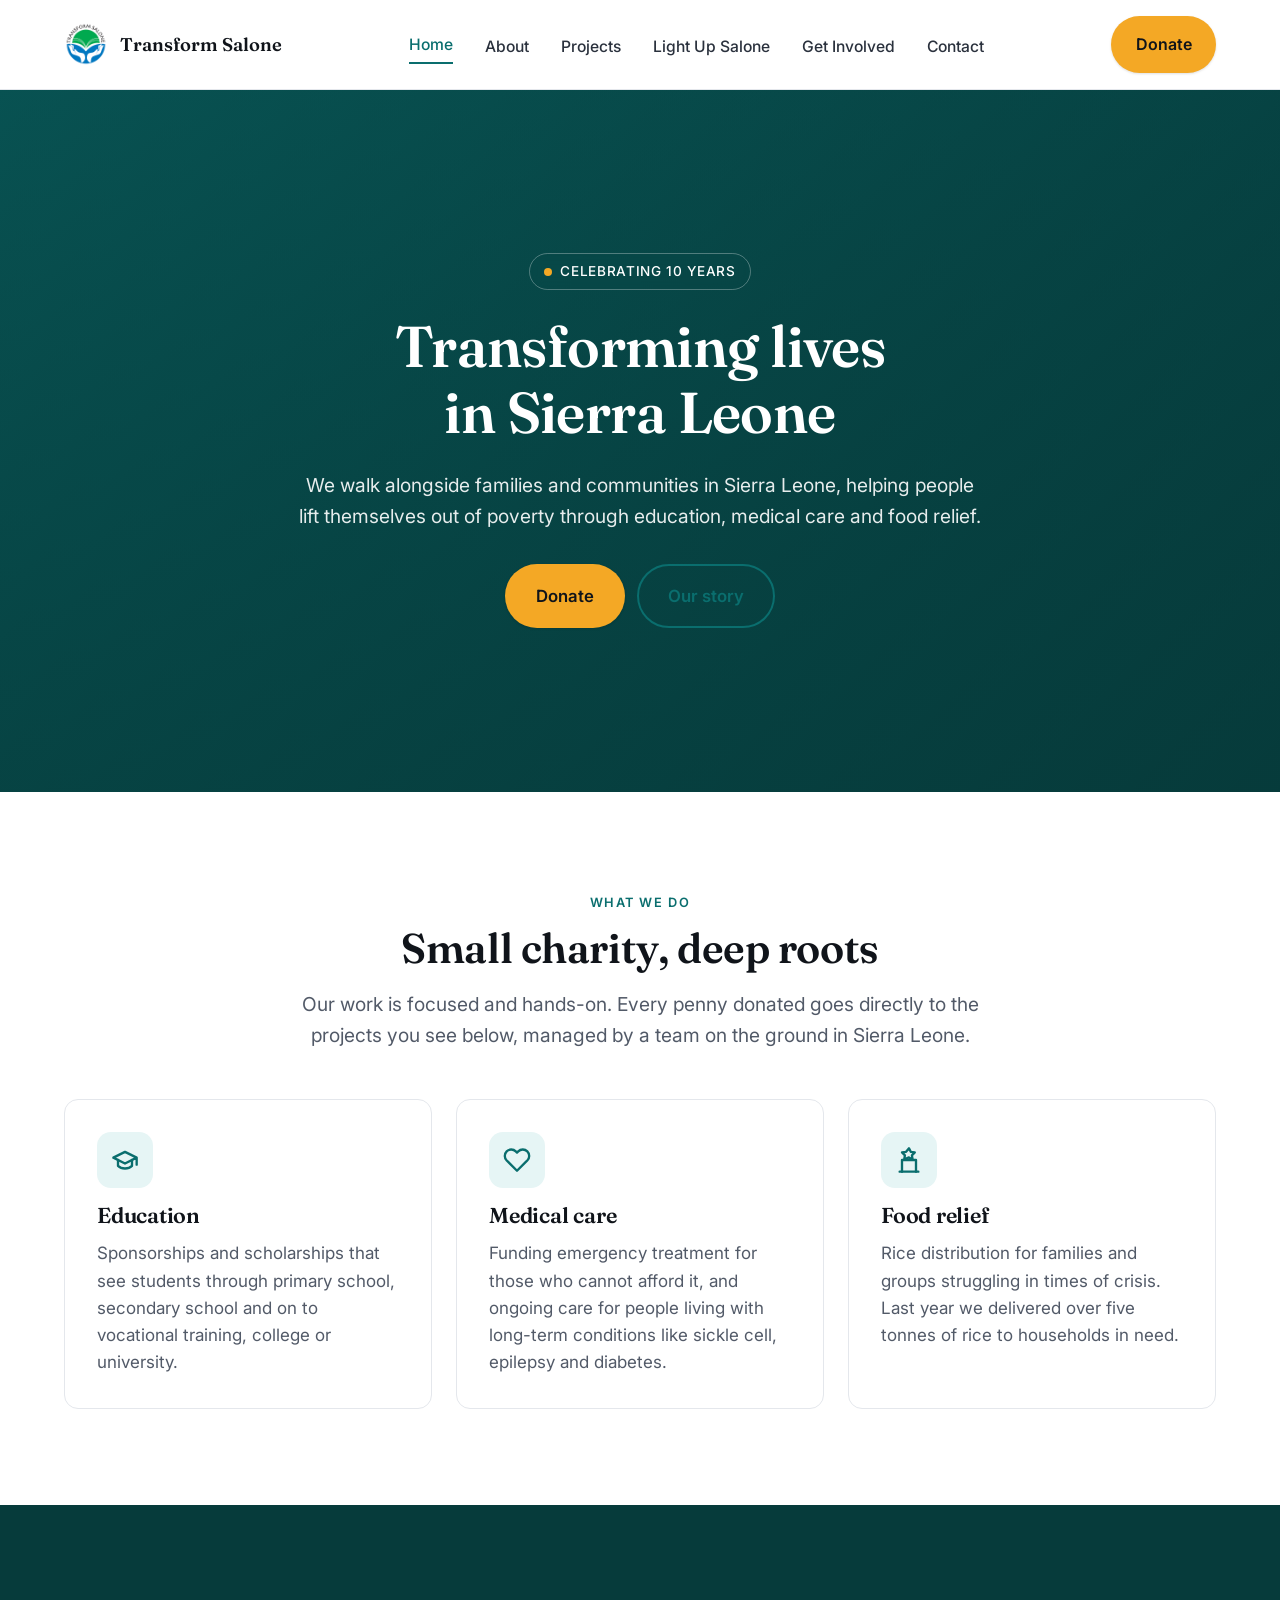
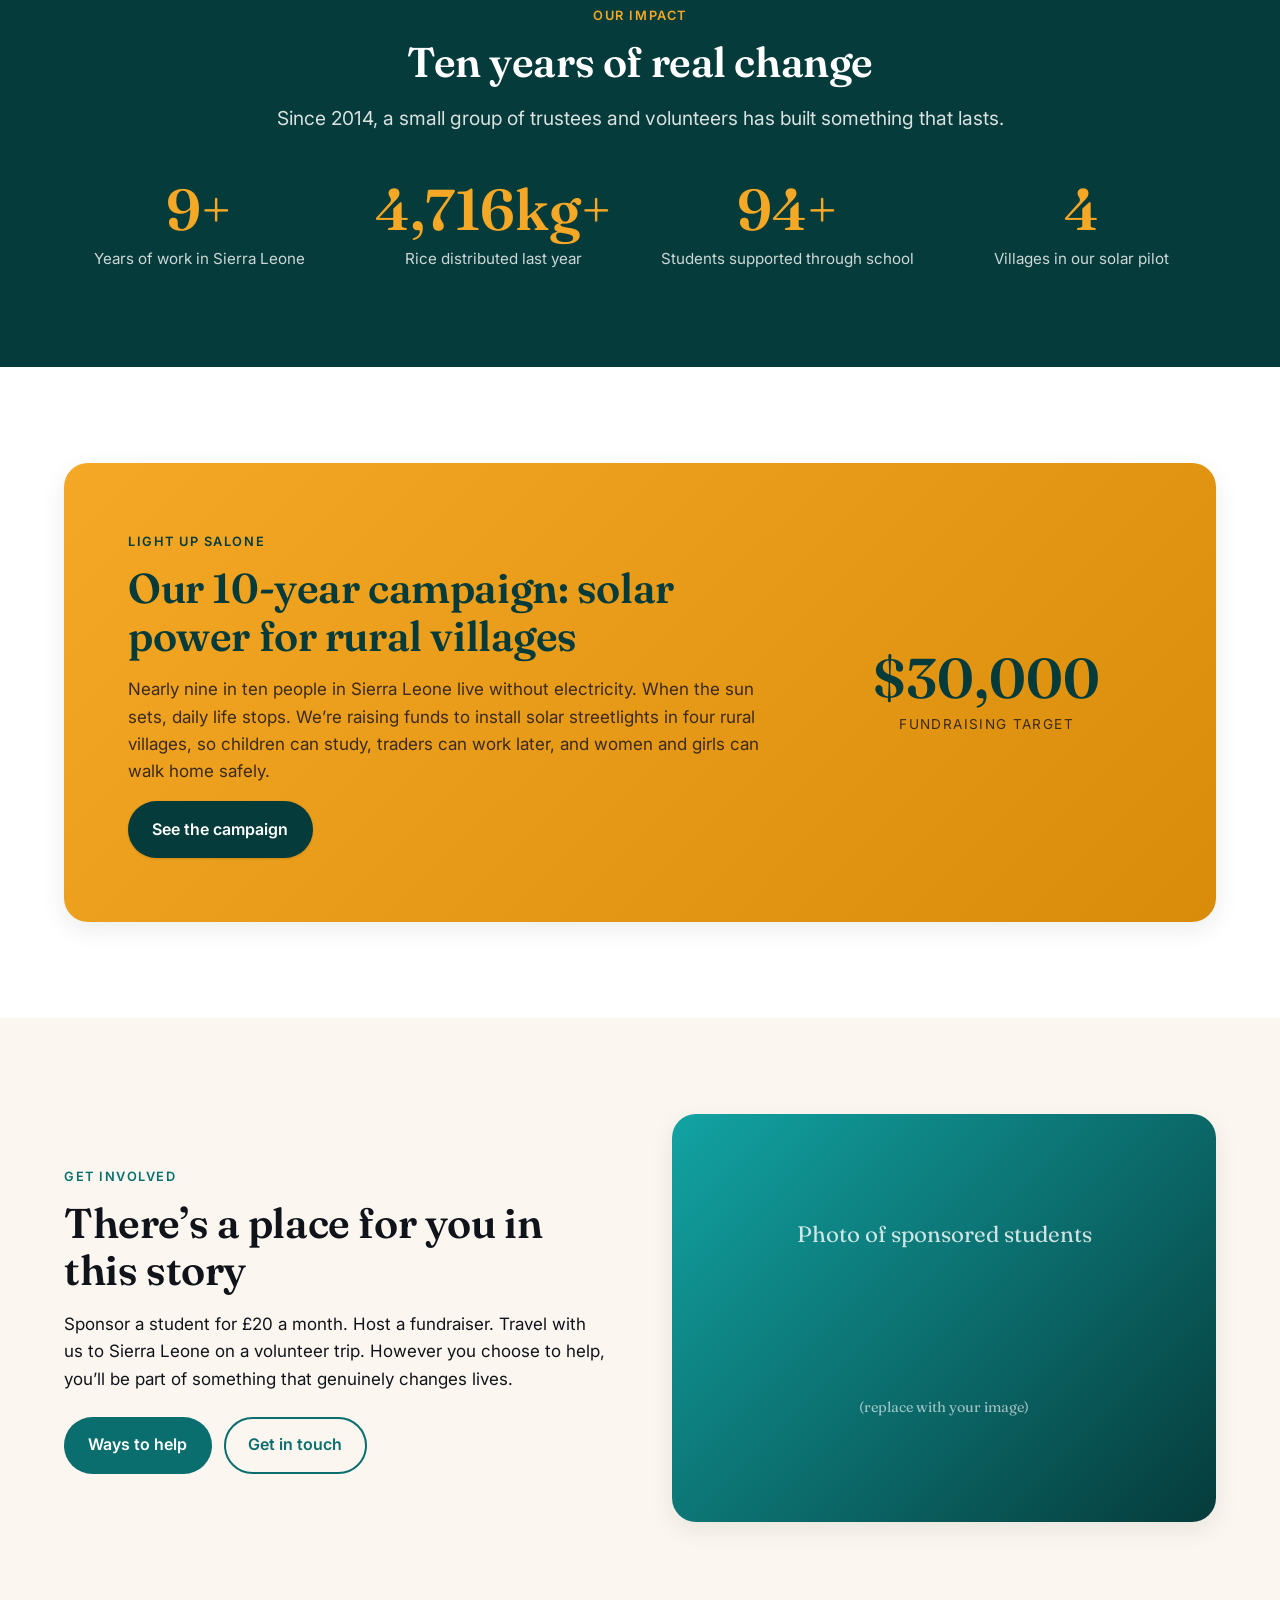
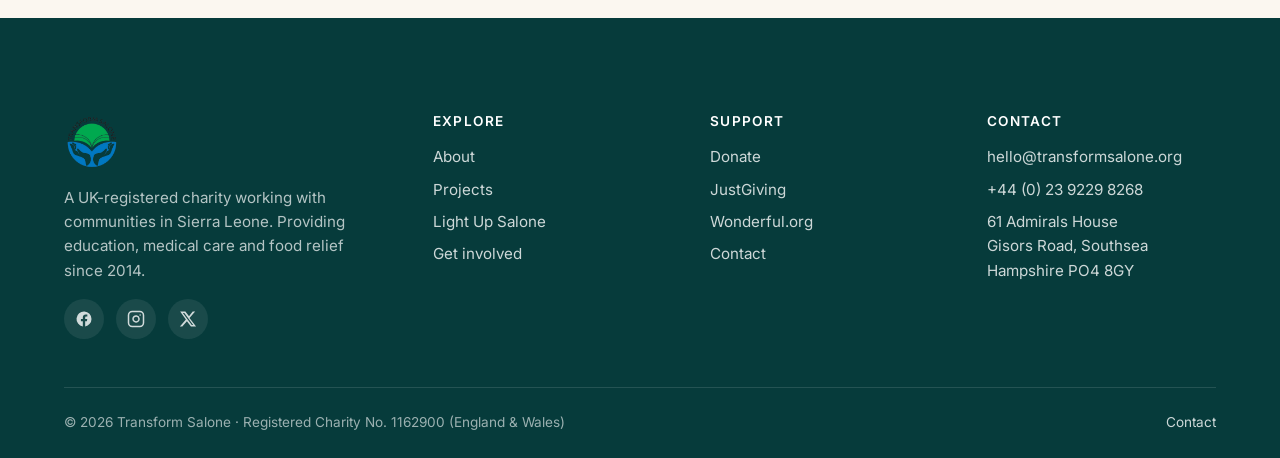
==== index.html @ 514cb7e1 "Initial site: modernised Transform Salone rebuild Full rebuild from scratch. Mobile-first responsive" ====
<!doctype html>
<html lang="en-GB">
<head>
  <meta charset="utf-8" />
  <meta name="viewport" content="width=device-width, initial-scale=1" />
  <title>Transform Salone | Transforming lives in Sierra Leone</title>
  <meta name="description" content="Transform Salone is a UK-registered charity working alongside communities in Sierra Leone, providing education, medical care and food relief." />
  <meta name="theme-color" content="#063b3b" />

  <link rel="icon" type="image/png" href="assets/images/logo.png" />
  <link rel="preconnect" href="https://fonts.googleapis.com" />
  <link rel="preconnect" href="https://fonts.gstatic.com" crossorigin />
  <link href="https://fonts.googleapis.com/css2?family=Fraunces:opsz,wght@9..144,500;9..144,600;9..144,700&family=Inter:wght@400;500;600;700&display=swap" rel="stylesheet" />
  <link rel="stylesheet" href="css/styles.css" />

  <!-- Open Graph -->
  <meta property="og:title" content="Transform Salone | Transforming lives in Sierra Leone" />
  <meta property="og:description" content="A UK charity supporting communities in Sierra Leone through education, medical care and food relief." />
  <meta property="og:type" content="website" />
  <meta property="og:url" content="https://transformsalone.org/" />
</head>
<body>
  <a href="#main" class="sr-only">Skip to content</a>

  <!-- ================= Header ================= -->
  <header class="site-header">
    <nav class="nav" aria-label="Primary">
      <a href="index.html" class="nav-brand">
        <img src="assets/images/logo.png" alt="" />
        <span>Transform Salone</span>
      </a>
      <ul class="nav-links">
        <li><a data-nav="index.html" href="index.html">Home</a></li>
        <li><a data-nav="about.html" href="about.html">About</a></li>
        <li><a data-nav="projects.html" href="projects.html">Projects</a></li>
        <li><a data-nav="solar.html" href="solar.html">Light Up Salone</a></li>
        <li><a data-nav="get-involved.html" href="get-involved.html">Get Involved</a></li>
        <li><a data-nav="contact.html" href="contact.html">Contact</a></li>
      </ul>
      <a class="btn btn-primary nav-cta" href="donate.html">Donate</a>
      <button class="nav-toggle" aria-label="Open menu" aria-expanded="false" aria-controls="nav-drawer">
        <span></span><span></span><span></span>
      </button>
    </nav>
    <div id="nav-drawer" class="nav-drawer">
      <ul>
        <li><a data-nav="index.html" href="index.html">Home</a></li>
        <li><a data-nav="about.html" href="about.html">About</a></li>
        <li><a data-nav="projects.html" href="projects.html">Projects</a></li>
        <li><a data-nav="solar.html" href="solar.html">Light Up Salone</a></li>
        <li><a data-nav="get-involved.html" href="get-involved.html">Get Involved</a></li>
        <li><a data-nav="contact.html" href="contact.html">Contact</a></li>
      </ul>
      <a class="btn btn-primary" href="donate.html">Donate</a>
    </div>
  </header>

  <main id="main">
    <!-- ================= Hero ================= -->
    <section class="hero">
      <div class="hero-bg" style="background-image: url('assets/images/hero-1.jpg');"></div>
      <div class="hero-content">
        <span class="hero-tag">Celebrating 10 years</span>
        <h1>Transforming lives in Sierra Leone</h1>
        <p>We walk alongside families and communities in Sierra Leone, helping people lift themselves out of poverty through education, medical care and food relief.</p>
        <div class="hero-cta">
          <a class="btn btn-primary btn-lg" href="donate.html">Donate</a>
          <a class="btn btn-outline btn-lg" href="about.html">Our story</a>
        </div>
      </div>
    </section>

    <!-- ================= What we do ================= -->
    <section class="section">
      <div class="container">
        <div class="text-center" style="max-width: 720px; margin: 0 auto var(--space-7);">
          <span class="eyebrow">What we do</span>
          <h2>Small charity, deep roots</h2>
          <p class="lead mx-auto">Our work is focused and hands-on. Every penny donated goes directly to the projects you see below, managed by a team on the ground in Sierra Leone.</p>
        </div>

        <div class="grid grid-3">
          <article class="card reveal">
            <div class="icon" aria-hidden="true">
              <svg viewBox="0 0 24 24" fill="none" stroke="currentColor" stroke-width="2" stroke-linecap="round" stroke-linejoin="round"><path d="M22 10v6M2 10l10-5 10 5-10 5z"/><path d="M6 12v5c3 3 9 3 12 0v-5"/></svg>
            </div>
            <h3>Education</h3>
            <p>Sponsorships and scholarships that see students through primary school, secondary school and on to vocational training, college or university.</p>
          </article>

          <article class="card reveal">
            <div class="icon" aria-hidden="true">
              <svg viewBox="0 0 24 24" fill="none" stroke="currentColor" stroke-width="2" stroke-linecap="round" stroke-linejoin="round"><path d="M20.84 4.61a5.5 5.5 0 0 0-7.78 0L12 5.67l-1.06-1.06a5.5 5.5 0 0 0-7.78 7.78l1.06 1.06L12 21.23l7.78-7.78 1.06-1.06a5.5 5.5 0 0 0 0-7.78z"/></svg>
            </div>
            <h3>Medical care</h3>
            <p>Funding emergency treatment for those who cannot afford it, and ongoing care for people living with long-term conditions like sickle cell, epilepsy and diabetes.</p>
          </article>

          <article class="card reveal">
            <div class="icon" aria-hidden="true">
              <svg viewBox="0 0 24 24" fill="none" stroke="currentColor" stroke-width="2" stroke-linecap="round" stroke-linejoin="round"><path d="M12 2l1.5 3 3.5.5-2.5 2.5.6 3.5L12 9.8 7.9 11.5l.6-3.5L6 5.5 9.5 5z"/><path d="M4 22h16"/><path d="M6 22V12h12v10"/></svg>
            </div>
            <h3>Food relief</h3>
            <p>Rice distribution for families and groups struggling in times of crisis. Last year we delivered over five tonnes of rice to households in need.</p>
          </article>
        </div>
      </div>
    </section>

    <!-- ================= Impact stats ================= -->
    <section class="section section-dark">
      <div class="container">
        <div class="text-center" style="margin-bottom: var(--space-7);">
          <span class="eyebrow">Our impact</span>
          <h2>Ten years of real change</h2>
          <p class="lead mx-auto">Since 2014, a small group of trustees and volunteers has built something that lasts.</p>
        </div>
        <div class="stats">
          <div class="stat reveal">
            <span class="num" data-count="10" data-suffix="+">10+</span>
            <span class="label">Years of work in Sierra Leone</span>
          </div>
          <div class="stat reveal">
            <span class="num" data-count="5000" data-suffix="kg+">5,000kg+</span>
            <span class="label">Rice distributed last year</span>
          </div>
          <div class="stat reveal">
            <span class="num" data-count="100" data-suffix="+">100+</span>
            <span class="label">Students supported through school</span>
          </div>
          <div class="stat reveal">
            <span class="num" data-count="4" data-suffix="">4</span>
            <span class="label">Villages in our solar pilot</span>
          </div>
        </div>
      </div>
    </section>

    <!-- ================= Solar campaign ================= -->
    <section class="section">
      <div class="container">
        <div class="solar-banner reveal">
          <div>
            <span class="eyebrow">Light Up Salone</span>
            <h2>Our 10-year campaign: solar power for rural villages</h2>
            <p>Nearly nine in ten people in Sierra Leone live without electricity. When the sun sets, daily life stops. We&rsquo;re raising funds to install solar streetlights in four rural villages, so children can study, traders can work later, and women and girls can walk home safely.</p>
            <a class="btn btn-primary" href="solar.html">See the campaign</a>
          </div>
          <div style="text-align: center;">
            <div style="font-family: var(--font-display); font-size: 3.5rem; font-weight: 600; line-height: 1; color: var(--primary-dark);">$30,000</div>
            <div style="font-size: .85rem; text-transform: uppercase; letter-spacing: .1em; color: var(--earth-800); margin-top: .5rem;">Fundraising target</div>
          </div>
        </div>
      </div>
    </section>

    <!-- ================= Get involved CTA ================= -->
    <section class="section section-alt">
      <div class="container">
        <div class="split">
          <div>
            <span class="eyebrow">Get involved</span>
            <h2>There&rsquo;s a place for you in this story</h2>
            <p>Sponsor a student for £20 a month. Host a fundraiser. Travel with us to Sierra Leone on a volunteer trip. However you choose to help, you&rsquo;ll be part of something that genuinely changes lives.</p>
            <div style="display: flex; gap: var(--space-3); flex-wrap: wrap; margin-top: var(--space-5);">
              <a class="btn btn-secondary" href="get-involved.html">Ways to help</a>
              <a class="btn btn-outline" href="contact.html">Get in touch</a>
            </div>
          </div>
          <div class="split-media">
            <div style="width:100%;height:100%;display:grid;place-items:center;color:rgba(255,255,255,.8);font-family:var(--font-display);font-size:1.4rem;padding:2rem;text-align:center;">Photo of sponsored students<br/><span style="font-size:.9rem;color:rgba(255,255,255,.6);">(replace with your image)</span></div>
          </div>
        </div>
      </div>
    </section>
  </main>

  <!-- ================= Footer ================= -->
  <footer class="site-footer">
    <div class="container">
      <div class="footer-grid">
        <div class="footer-brand">
          <img src="assets/images/logo.png" alt="Transform Salone" />
          <p>A UK-registered charity working with communities in Sierra Leone. Providing education, medical care and food relief since 2014.</p>
          <div class="socials">
            <a href="https://www.facebook.com/TransformSalone/" aria-label="Facebook" rel="noopener">
              <svg viewBox="0 0 24 24" fill="currentColor"><path d="M22 12a10 10 0 1 0-11.56 9.87v-6.99h-2.54V12h2.54V9.8c0-2.51 1.49-3.89 3.77-3.89 1.09 0 2.24.2 2.24.2v2.46h-1.26c-1.24 0-1.63.77-1.63 1.56V12h2.77l-.44 2.88h-2.33v6.99A10 10 0 0 0 22 12z"/></svg>
            </a>
            <a href="https://www.instagram.com/transformsalone/" aria-label="Instagram" rel="noopener">
              <svg viewBox="0 0 24 24" fill="none" stroke="currentColor" stroke-width="2" stroke-linecap="round" stroke-linejoin="round"><rect x="2" y="2" width="20" height="20" rx="5"/><path d="M16 11.37A4 4 0 1 1 12.63 8 4 4 0 0 1 16 11.37z"/><line x1="17.5" y1="6.5" x2="17.51" y2="6.5"/></svg>
            </a>
            <a href="https://twitter.com/TransformSalone" aria-label="Twitter" rel="noopener">
              <svg viewBox="0 0 24 24" fill="currentColor"><path d="M18.244 2H21.5l-7.5 8.57L22.75 22h-6.84l-5.36-7-6.13 7H1.16l8.02-9.17L1.5 2h7l4.84 6.39L18.244 2zm-1.2 18h1.86L7.08 4H5.1l11.944 16z"/></svg>
            </a>
          </div>
        </div>

        <div>
          <h4>Explore</h4>
          <ul>
            <li><a href="about.html">About</a></li>
            <li><a href="projects.html">Projects</a></li>
            <li><a href="solar.html">Light Up Salone</a></li>
            <li><a href="get-involved.html">Get involved</a></li>
          </ul>
        </div>

        <div>
          <h4>Support</h4>
          <ul>
            <li><a href="donate.html">Donate</a></li>
            <li><a href="https://www.justgiving.com/transform-salone" rel="noopener">JustGiving</a></li>
            <li><a href="https://wonderful.org/charities/1162900" rel="noopener">Wonderful.org</a></li>
            <li><a href="contact.html">Contact</a></li>
          </ul>
        </div>

        <div>
          <h4>Contact</h4>
          <ul>
            <li><a href="mailto:hello@transformsalone.org">hello@transformsalone.org</a></li>
            <li>+44 (0) 23 9229 8268</li>
            <li>61 Admirals House<br/>Gisors Road, Southsea<br/>Hampshire PO4 8GY</li>
          </ul>
        </div>
      </div>

      <div class="footer-bottom">
        <div>&copy; <span id="year">2026</span> Transform Salone &middot; Registered Charity No. 1162900 (England &amp; Wales)</div>
        <div><a href="contact.html">Contact</a></div>
      </div>
    </div>
  </footer>

  <script src="js/main.js" defer></script>
</body>
</html>
---- css/styles.css ----
/* ==========================================================================
   Transform Salone - Stylesheet
   Modern, mobile-first, accessible
   ========================================================================== */

/* --- Design tokens ------------------------------------------------------- */
:root {
  /* Brand palette */
  --teal-900: #063b3b;
  --teal-700: #0a6e6e;
  --teal-500: #12a3a3;
  --teal-50:  #e6f5f5;

  --sun-600: #d98c0a;
  --sun-500: #f4a825;
  --sun-100: #fdecc7;

  --earth-800: #3b2a1e;

  --ink-900: #10141a;
  --ink-700: #2a313d;
  --ink-500: #525a68;
  --ink-300: #9aa1ac;
  --ink-100: #e4e7ec;

  --cream-50: #fbf7f0;
  --white:    #ffffff;

  /* Semantic */
  --bg:         var(--white);
  --bg-alt:     var(--cream-50);
  --surface:    var(--white);
  --text:       var(--ink-900);
  --text-muted: var(--ink-500);
  --border:     var(--ink-100);
  --primary:    var(--teal-700);
  --primary-dark: var(--teal-900);
  --accent:     var(--sun-500);
  --accent-dark: var(--sun-600);

  /* Type */
  --font-sans: "Inter", -apple-system, BlinkMacSystemFont, "Segoe UI", Roboto, Helvetica, Arial, sans-serif;
  --font-display: "Fraunces", Georgia, "Times New Roman", serif;

  /* Spacing */
  --space-1: .25rem;
  --space-2: .5rem;
  --space-3: .75rem;
  --space-4: 1rem;
  --space-5: 1.5rem;
  --space-6: 2rem;
  --space-7: 3rem;
  --space-8: 4rem;
  --space-9: 6rem;

  /* Layout */
  --container: 1200px;
  --radius: 14px;
  --radius-sm: 8px;
  --radius-lg: 24px;
  --shadow-sm: 0 1px 2px rgba(16, 20, 26, .06), 0 1px 3px rgba(16, 20, 26, .08);
  --shadow:    0 8px 24px rgba(16, 20, 26, .08);
  --shadow-lg: 0 20px 60px rgba(16, 20, 26, .15);

  --transition: 200ms cubic-bezier(.2, .8, .2, 1);
}

/* --- Reset --------------------------------------------------------------- */
*, *::before, *::after { box-sizing: border-box; }
html { -webkit-text-size-adjust: 100%; scroll-behavior: smooth; }
body {
  margin: 0;
  font-family: var(--font-sans);
  font-size: 17px;
  line-height: 1.6;
  color: var(--text);
  background: var(--bg);
  -webkit-font-smoothing: antialiased;
  text-rendering: optimizeLegibility;
}
img, svg, video { max-width: 100%; display: block; height: auto; }
a { color: var(--primary); text-decoration: none; transition: color var(--transition); }
a:hover { color: var(--primary-dark); }
button { font: inherit; cursor: pointer; border: 0; background: none; color: inherit; }
h1, h2, h3, h4 {
  font-family: var(--font-display);
  font-weight: 600;
  line-height: 1.15;
  color: var(--ink-900);
  margin: 0 0 var(--space-4);
  letter-spacing: -0.01em;
}
h1 { font-size: clamp(2.2rem, 5vw, 3.6rem); }
h2 { font-size: clamp(1.75rem, 3.5vw, 2.6rem); }
h3 { font-size: 1.35rem; }
p  { margin: 0 0 var(--space-4); }
p:last-child { margin-bottom: 0; }
ul, ol { padding-left: 1.25rem; margin: 0 0 var(--space-4); }
li + li { margin-top: .25rem; }

.sr-only {
  position: absolute; width: 1px; height: 1px;
  padding: 0; margin: -1px; overflow: hidden;
  clip: rect(0,0,0,0); white-space: nowrap; border: 0;
}

/* --- Layout helpers ------------------------------------------------------ */
.container {
  max-width: var(--container);
  margin: 0 auto;
  padding: 0 var(--space-5);
}
.container-sm { max-width: 780px; margin: 0 auto; padding: 0 var(--space-5); }

.section { padding: var(--space-9) 0; }
.section-sm { padding: var(--space-8) 0; }
.section-alt { background: var(--bg-alt); }
.section-dark { background: var(--primary-dark); color: var(--white); }
.section-dark h1, .section-dark h2, .section-dark h3 { color: var(--white); }

.eyebrow {
  display: inline-block;
  font-family: var(--font-sans);
  font-size: .8rem;
  font-weight: 600;
  text-transform: uppercase;
  letter-spacing: .12em;
  color: var(--primary);
  margin-bottom: var(--space-3);
}
.section-dark .eyebrow { color: var(--sun-500); }

.lead {
  font-size: 1.2rem;
  color: var(--text-muted);
  max-width: 62ch;
}
.section-dark .lead { color: rgba(255,255,255,.85); }

.text-center { text-align: center; }
.mx-auto { margin-left: auto; margin-right: auto; }

/* --- Buttons ------------------------------------------------------------- */
.btn {
  display: inline-flex;
  align-items: center;
  justify-content: center;
  gap: var(--space-2);
  padding: .85rem 1.4rem;
  border-radius: 999px;
  font-weight: 600;
  font-size: 1rem;
  transition: transform var(--transition), background var(--transition), box-shadow var(--transition), color var(--transition);
  white-space: nowrap;
  border: 2px solid transparent;
  cursor: pointer;
}
.btn:hover { transform: translateY(-1px); }
.btn-primary {
  background: var(--accent);
  color: var(--ink-900);
  box-shadow: var(--shadow-sm);
}
.btn-primary:hover { background: var(--accent-dark); color: var(--white); box-shadow: var(--shadow); }
.btn-secondary {
  background: var(--primary);
  color: var(--white);
}
.btn-secondary:hover { background: var(--primary-dark); color: var(--white); }
.btn-outline {
  background: transparent;
  color: var(--primary);
  border-color: currentColor;
}
.btn-outline:hover { background: var(--primary); color: var(--white); }
.section-dark .btn-outline { color: var(--white); }
.section-dark .btn-outline:hover { background: var(--white); color: var(--primary-dark); }
.btn-lg { padding: 1.05rem 1.8rem; font-size: 1.05rem; }

/* --- Header / navigation ------------------------------------------------- */
.site-header {
  position: sticky;
  top: 0;
  z-index: 100;
  background: rgba(255, 255, 255, 0.92);
  backdrop-filter: saturate(180%) blur(14px);
  -webkit-backdrop-filter: saturate(180%) blur(14px);
  border-bottom: 1px solid var(--border);
}
.nav {
  display: flex;
  align-items: center;
  justify-content: space-between;
  gap: var(--space-5);
  padding: var(--space-4) var(--space-5);
  max-width: var(--container);
  margin: 0 auto;
}
.nav-brand {
  display: flex;
  align-items: center;
  gap: var(--space-3);
  font-family: var(--font-display);
  font-weight: 600;
  font-size: 1.15rem;
  color: var(--ink-900);
}
.nav-brand img { height: 44px; width: 44px; object-fit: contain; }
.nav-brand span { display: none; }
@media (min-width: 480px) { .nav-brand span { display: inline; } }

.nav-links {
  display: none;
  list-style: none;
  padding: 0;
  margin: 0;
  align-items: center;
  gap: var(--space-6);
}
.nav-links a {
  color: var(--ink-700);
  font-weight: 500;
  font-size: .98rem;
  padding: .5rem 0;
  position: relative;
}
.nav-links a::after {
  content: "";
  position: absolute;
  left: 0; right: 0; bottom: -2px;
  height: 2px;
  background: var(--primary);
  transform: scaleX(0);
  transform-origin: left;
  transition: transform var(--transition);
}
.nav-links a:hover, .nav-links a.is-active { color: var(--primary); }
.nav-links a.is-active::after,
.nav-links a:hover::after { transform: scaleX(1); }

.nav-cta { display: none; }

.nav-toggle {
  display: inline-flex;
  flex-direction: column;
  justify-content: center;
  gap: 5px;
  width: 44px;
  height: 44px;
  border-radius: var(--radius-sm);
  border: 1px solid var(--border);
  padding: 0 10px;
}
.nav-toggle span {
  display: block;
  height: 2px;
  background: var(--ink-900);
  border-radius: 2px;
  transition: transform var(--transition), opacity var(--transition);
}
.nav-toggle[aria-expanded="true"] span:nth-child(1) { transform: translateY(7px) rotate(45deg); }
.nav-toggle[aria-expanded="true"] span:nth-child(2) { opacity: 0; }
.nav-toggle[aria-expanded="true"] span:nth-child(3) { transform: translateY(-7px) rotate(-45deg); }

.nav-drawer {
  display: none;
  padding: var(--space-5);
  background: var(--white);
  border-top: 1px solid var(--border);
}
.nav-drawer.is-open { display: block; }
.nav-drawer ul { list-style: none; padding: 0; margin: 0 0 var(--space-5); }
.nav-drawer li + li { margin-top: var(--space-3); }
.nav-drawer a {
  display: block;
  padding: .75rem .5rem;
  font-size: 1.1rem;
  color: var(--ink-900);
  font-weight: 500;
  border-radius: var(--radius-sm);
}
.nav-drawer a:hover, .nav-drawer a.is-active { background: var(--teal-50); color: var(--primary); }
.nav-drawer .btn { width: 100%; }

@media (min-width: 900px) {
  .nav-links { display: flex; }
  .nav-cta { display: inline-flex; }
  .nav-toggle { display: none; }
  .nav-drawer { display: none !important; }
}

/* --- Hero ---------------------------------------------------------------- */
.hero {
  position: relative;
  min-height: 78vh;
  display: grid;
  place-items: center;
  color: var(--white);
  isolation: isolate;
  overflow: hidden;
}
.hero::before {
  content: "";
  position: absolute; inset: 0;
  background:
    linear-gradient(180deg, rgba(6, 59, 59, 0.55) 0%, rgba(6, 59, 59, 0.75) 100%),
    linear-gradient(135deg, #0a6e6e 0%, #063b3b 100%);
  z-index: -2;
}
.hero-bg {
  position: absolute; inset: 0;
  background-size: cover;
  background-position: center;
  z-index: -3;
  opacity: .55;
}
.hero-content {
  padding: var(--space-9) var(--space-5);
  max-width: 820px;
  text-align: center;
}
.hero h1 {
  color: var(--white);
  margin-bottom: var(--space-5);
  text-wrap: balance;
}
.hero p {
  font-size: 1.2rem;
  color: rgba(255,255,255,.9);
  margin-bottom: var(--space-6);
  text-wrap: balance;
}
.hero-cta {
  display: flex;
  flex-wrap: wrap;
  gap: var(--space-3);
  justify-content: center;
}
.hero-tag {
  display: inline-flex;
  align-items: center;
  gap: .5rem;
  padding: .4rem .9rem;
  border: 1px solid rgba(255,255,255,.3);
  border-radius: 999px;
  font-size: .85rem;
  font-weight: 500;
  letter-spacing: .05em;
  text-transform: uppercase;
  margin-bottom: var(--space-5);
  backdrop-filter: blur(6px);
}
.hero-tag::before {
  content: "";
  width: 8px; height: 8px;
  border-radius: 50%;
  background: var(--sun-500);
  box-shadow: 0 0 0 0 rgba(244, 168, 37, 0.7);
  animation: pulse 2s infinite;
}
@keyframes pulse {
  0%   { box-shadow: 0 0 0 0 rgba(244, 168, 37, 0.6); }
  70%  { box-shadow: 0 0 0 12px rgba(244, 168, 37, 0); }
  100% { box-shadow: 0 0 0 0 rgba(244, 168, 37, 0); }
}

/* Page hero (smaller) */
.page-hero {
  min-height: 40vh;
  padding: var(--space-9) 0 var(--space-7);
}
.page-hero h1 { margin-bottom: var(--space-3); }
.page-hero p { margin: 0 auto; max-width: 62ch; }

/* --- Cards --------------------------------------------------------------- */
.grid {
  display: grid;
  gap: var(--space-5);
}
.grid-2 { grid-template-columns: 1fr; }
.grid-3 { grid-template-columns: 1fr; }
.grid-4 { grid-template-columns: repeat(2, 1fr); }
@media (min-width: 700px) {
  .grid-2 { grid-template-columns: repeat(2, 1fr); }
  .grid-3 { grid-template-columns: repeat(3, 1fr); }
  .grid-4 { grid-template-columns: repeat(4, 1fr); }
}

.card {
  background: var(--surface);
  border: 1px solid var(--border);
  border-radius: var(--radius);
  padding: var(--space-6);
  transition: transform var(--transition), box-shadow var(--transition), border-color var(--transition);
}
.card:hover {
  transform: translateY(-3px);
  box-shadow: var(--shadow);
  border-color: transparent;
}
.card .icon {
  width: 56px;
  height: 56px;
  border-radius: 14px;
  background: var(--teal-50);
  color: var(--primary);
  display: grid;
  place-items: center;
  margin-bottom: var(--space-4);
}
.card .icon svg { width: 28px; height: 28px; }
.card h3 { margin-bottom: var(--space-3); }
.card p { color: var(--text-muted); }

.card-image {
  overflow: hidden;
  padding: 0;
}
.card-image .image-holder {
  aspect-ratio: 4 / 3;
  background: linear-gradient(135deg, var(--teal-500), var(--teal-900));
  position: relative;
}
.card-image .image-holder::after {
  content: attr(data-label);
  position: absolute;
  inset: auto 0 0 0;
  padding: var(--space-3);
  color: rgba(255,255,255,.85);
  font-weight: 500;
}
.card-image .image-holder img {
  width: 100%; height: 100%; object-fit: cover;
}
.card-image .body { padding: var(--space-5) var(--space-6) var(--space-6); }
.card-image h3 { margin-bottom: var(--space-2); }

/* --- Stats --------------------------------------------------------------- */
.stats {
  display: grid;
  gap: var(--space-5);
  grid-template-columns: repeat(2, 1fr);
}
@media (min-width: 780px) {
  .stats { grid-template-columns: repeat(4, 1fr); }
}
.stat { text-align: center; }
.stat .num {
  font-family: var(--font-display);
  font-size: clamp(2.4rem, 5vw, 3.6rem);
  font-weight: 600;
  color: var(--sun-500);
  line-height: 1;
  display: block;
}
.stat .label {
  font-size: .95rem;
  color: rgba(255,255,255,.8);
  margin-top: var(--space-2);
  display: block;
}
.section-light .stat .num { color: var(--primary); }
.section-light .stat .label { color: var(--text-muted); }

/* --- Split / feature ----------------------------------------------------- */
.split {
  display: grid;
  gap: var(--space-7);
  align-items: center;
  grid-template-columns: 1fr;
}
@media (min-width: 900px) {
  .split { grid-template-columns: 1fr 1fr; gap: var(--space-8); }
  .split.reverse .split-media { order: 2; }
}
.split-media {
  aspect-ratio: 4 / 3;
  border-radius: var(--radius-lg);
  overflow: hidden;
  background: linear-gradient(135deg, var(--teal-500), var(--teal-900));
  box-shadow: var(--shadow);
  position: relative;
}
.split-media img { width: 100%; height: 100%; object-fit: cover; }

/* --- Banner / CTA strip -------------------------------------------------- */
.cta-banner {
  background: linear-gradient(135deg, var(--primary) 0%, var(--primary-dark) 100%);
  color: var(--white);
  border-radius: var(--radius-lg);
  padding: var(--space-8);
  text-align: center;
  position: relative;
  overflow: hidden;
}
.cta-banner::before {
  content: "";
  position: absolute; inset: auto -20% -60% auto;
  width: 60%; aspect-ratio: 1;
  background: radial-gradient(circle, rgba(244, 168, 37, .25) 0%, transparent 60%);
  pointer-events: none;
}
.cta-banner h2 { color: var(--white); margin-bottom: var(--space-4); }
.cta-banner p { color: rgba(255,255,255,.88); max-width: 60ch; margin-left: auto; margin-right: auto; }
.cta-banner .btn { margin-top: var(--space-5); }

.solar-banner {
  display: grid;
  gap: var(--space-6);
  align-items: center;
  grid-template-columns: 1fr;
  background: linear-gradient(135deg, #f4a825 0%, #d98c0a 100%);
  color: var(--ink-900);
  border-radius: var(--radius-lg);
  padding: var(--space-7) var(--space-6);
  box-shadow: var(--shadow);
}
@media (min-width: 780px) {
  .solar-banner { grid-template-columns: 2fr 1fr; padding: var(--space-8); }
}
.solar-banner .eyebrow { color: var(--primary-dark); }
.solar-banner h2 { color: var(--primary-dark); }
.solar-banner p { color: var(--earth-800); }
.solar-banner .btn-primary { background: var(--primary-dark); color: var(--white); }
.solar-banner .btn-primary:hover { background: var(--ink-900); color: var(--white); }

/* --- Team grid ----------------------------------------------------------- */
.team {
  display: grid;
  gap: var(--space-6);
  grid-template-columns: 1fr;
}
@media (min-width: 640px) { .team { grid-template-columns: repeat(2, 1fr); } }
@media (min-width: 900px) { .team { grid-template-columns: repeat(3, 1fr); } }

.member {
  text-align: left;
}
.member .avatar {
  aspect-ratio: 1;
  border-radius: var(--radius);
  background: linear-gradient(135deg, var(--teal-50), var(--sun-100));
  display: grid;
  place-items: center;
  margin-bottom: var(--space-4);
  color: var(--primary);
  font-family: var(--font-display);
  font-size: 2.6rem;
  font-weight: 600;
  overflow: hidden;
}
.member .avatar img { width: 100%; height: 100%; object-fit: cover; }
.member h3 { margin-bottom: var(--space-1); font-size: 1.2rem; }
.member .role {
  font-size: .85rem;
  font-weight: 600;
  text-transform: uppercase;
  letter-spacing: .08em;
  color: var(--primary);
  margin-bottom: var(--space-3);
}
.member p { color: var(--text-muted); font-size: .95rem; }

/* --- Forms --------------------------------------------------------------- */
.form {
  display: grid;
  gap: var(--space-4);
  max-width: 620px;
}
.field label {
  display: block;
  font-size: .9rem;
  font-weight: 600;
  margin-bottom: var(--space-2);
  color: var(--ink-700);
}
.field input,
.field textarea {
  width: 100%;
  padding: .85rem 1rem;
  border: 1px solid var(--border);
  border-radius: var(--radius-sm);
  background: var(--white);
  font: inherit;
  color: var(--ink-900);
  transition: border-color var(--transition), box-shadow var(--transition);
}
.field input:focus,
.field textarea:focus {
  outline: none;
  border-color: var(--primary);
  box-shadow: 0 0 0 3px rgba(18, 163, 163, .18);
}
.field textarea { min-height: 150px; resize: vertical; }

/* --- Contact info grid --------------------------------------------------- */
.contact-grid {
  display: grid;
  gap: var(--space-5);
  grid-template-columns: 1fr;
}
@media (min-width: 780px) { .contact-grid { grid-template-columns: 1fr 1fr; } }
.info-card {
  background: var(--bg-alt);
  border-radius: var(--radius);
  padding: var(--space-6);
}
.info-card h3 { font-size: 1.1rem; margin-bottom: var(--space-3); }
.info-card p { color: var(--text-muted); font-size: .95rem; }
.info-card a { color: var(--primary); font-weight: 500; }

/* --- Footer -------------------------------------------------------------- */
.site-footer {
  background: var(--primary-dark);
  color: rgba(255,255,255,.8);
  padding: var(--space-9) 0 var(--space-5);
  font-size: .95rem;
}
.footer-grid {
  display: grid;
  gap: var(--space-7);
  grid-template-columns: 1fr;
  margin-bottom: var(--space-7);
}
@media (min-width: 780px) {
  .footer-grid { grid-template-columns: 1.4fr 1fr 1fr 1fr; }
}
.site-footer h4 {
  color: var(--white);
  font-family: var(--font-sans);
  font-weight: 600;
  font-size: .85rem;
  text-transform: uppercase;
  letter-spacing: .1em;
  margin-bottom: var(--space-4);
}
.site-footer a { color: rgba(255,255,255,.8); }
.site-footer a:hover { color: var(--sun-500); }
.site-footer ul { list-style: none; padding: 0; margin: 0; }
.site-footer li { margin: var(--space-2) 0; }

.footer-brand { max-width: 320px; }
.footer-brand img { height: 56px; width: 56px; margin-bottom: var(--space-4); }
.footer-brand p { color: rgba(255,255,255,.7); }

.socials { display: flex; gap: var(--space-3); margin-top: var(--space-4); }
.socials a {
  width: 40px; height: 40px;
  border-radius: 50%;
  display: grid; place-items: center;
  background: rgba(255,255,255,.08);
  transition: background var(--transition), transform var(--transition);
}
.socials a:hover { background: var(--sun-500); color: var(--ink-900); transform: translateY(-2px); }
.socials svg { width: 18px; height: 18px; }

.footer-bottom {
  border-top: 1px solid rgba(255,255,255,.12);
  padding-top: var(--space-5);
  display: flex;
  flex-direction: column;
  gap: var(--space-3);
  align-items: center;
  text-align: center;
  color: rgba(255,255,255,.6);
  font-size: .85rem;
}
@media (min-width: 780px) {
  .footer-bottom { flex-direction: row; justify-content: space-between; text-align: left; }
}

/* --- Utility: (legacy) reveal class is a no-op now ---------------------
   Kept as a hook in case we want to reintroduce subtle entrance animations.
*/
.reveal { opacity: 1; transform: none; }

/* --- Prose (long form pages) -------------------------------------------- */
.prose h2 { margin-top: var(--space-7); }
.prose h3 { margin-top: var(--space-6); }
.prose p, .prose li { color: var(--ink-700); }
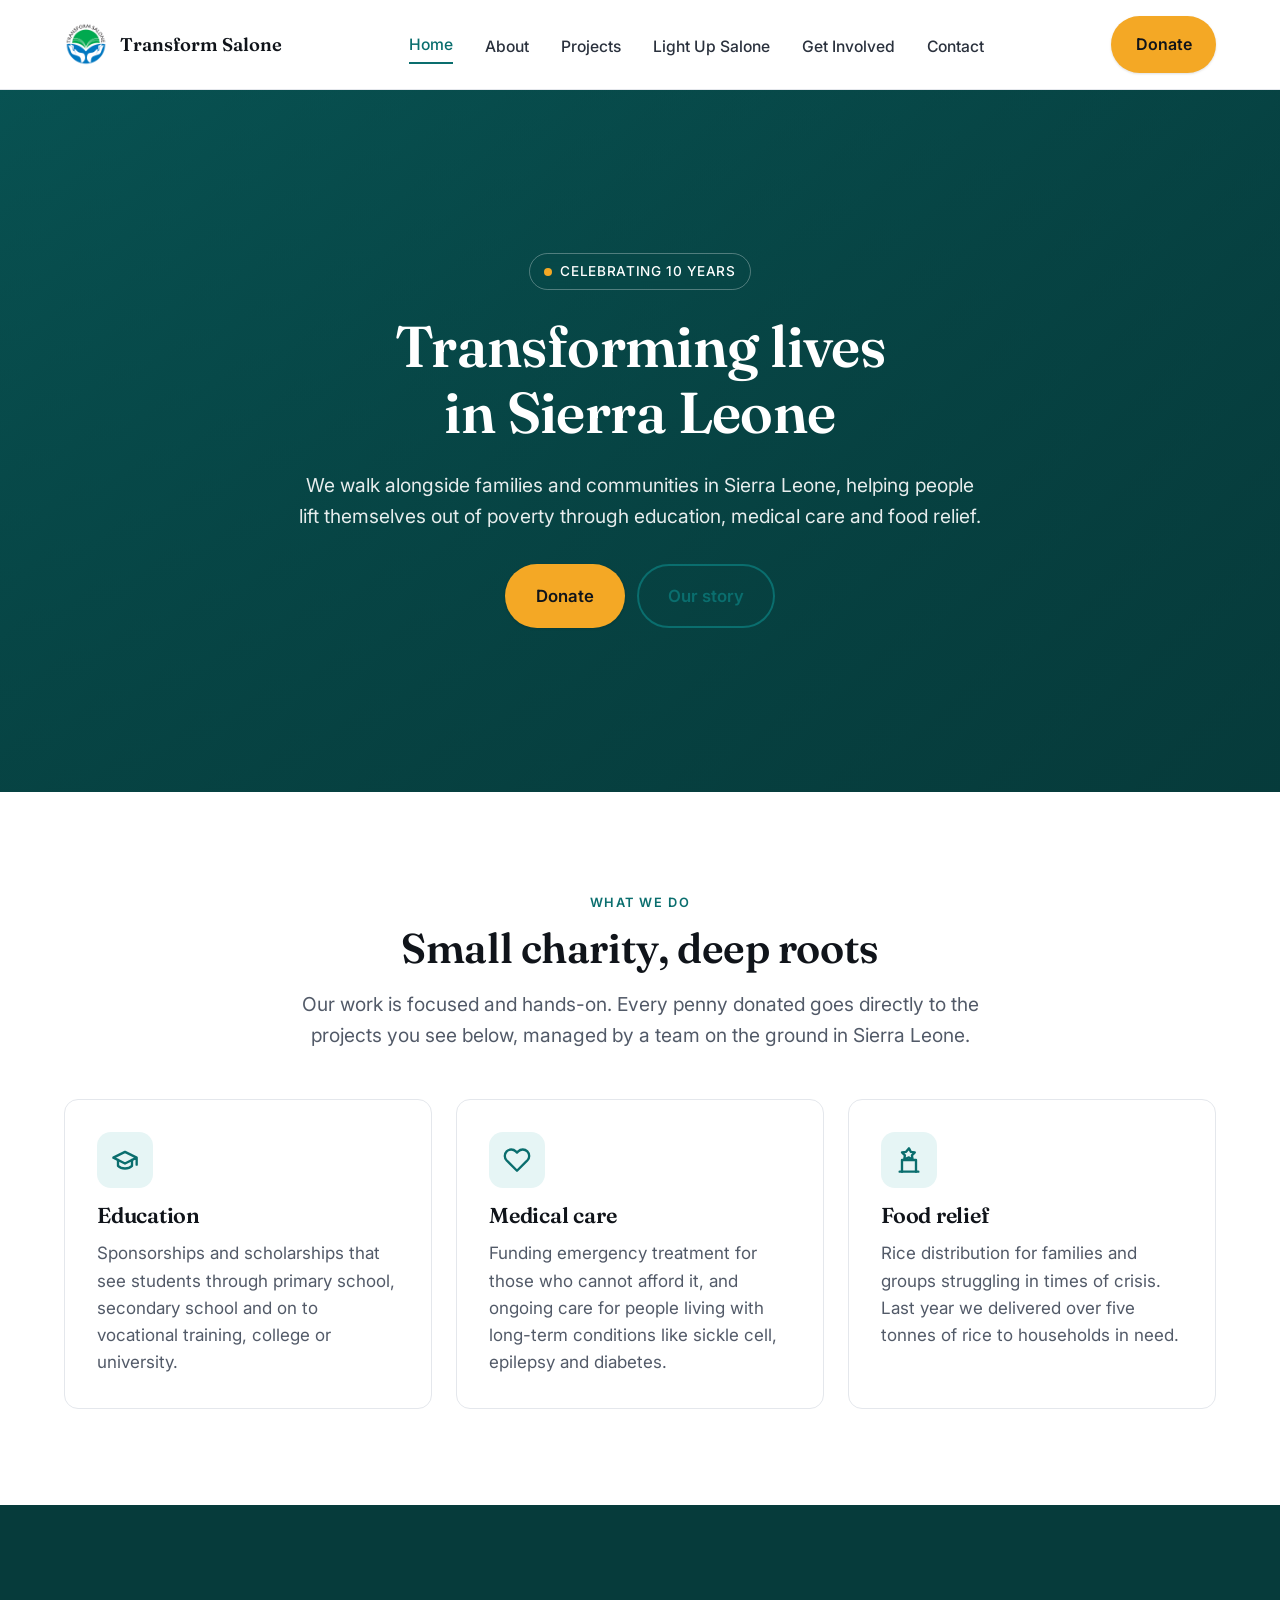
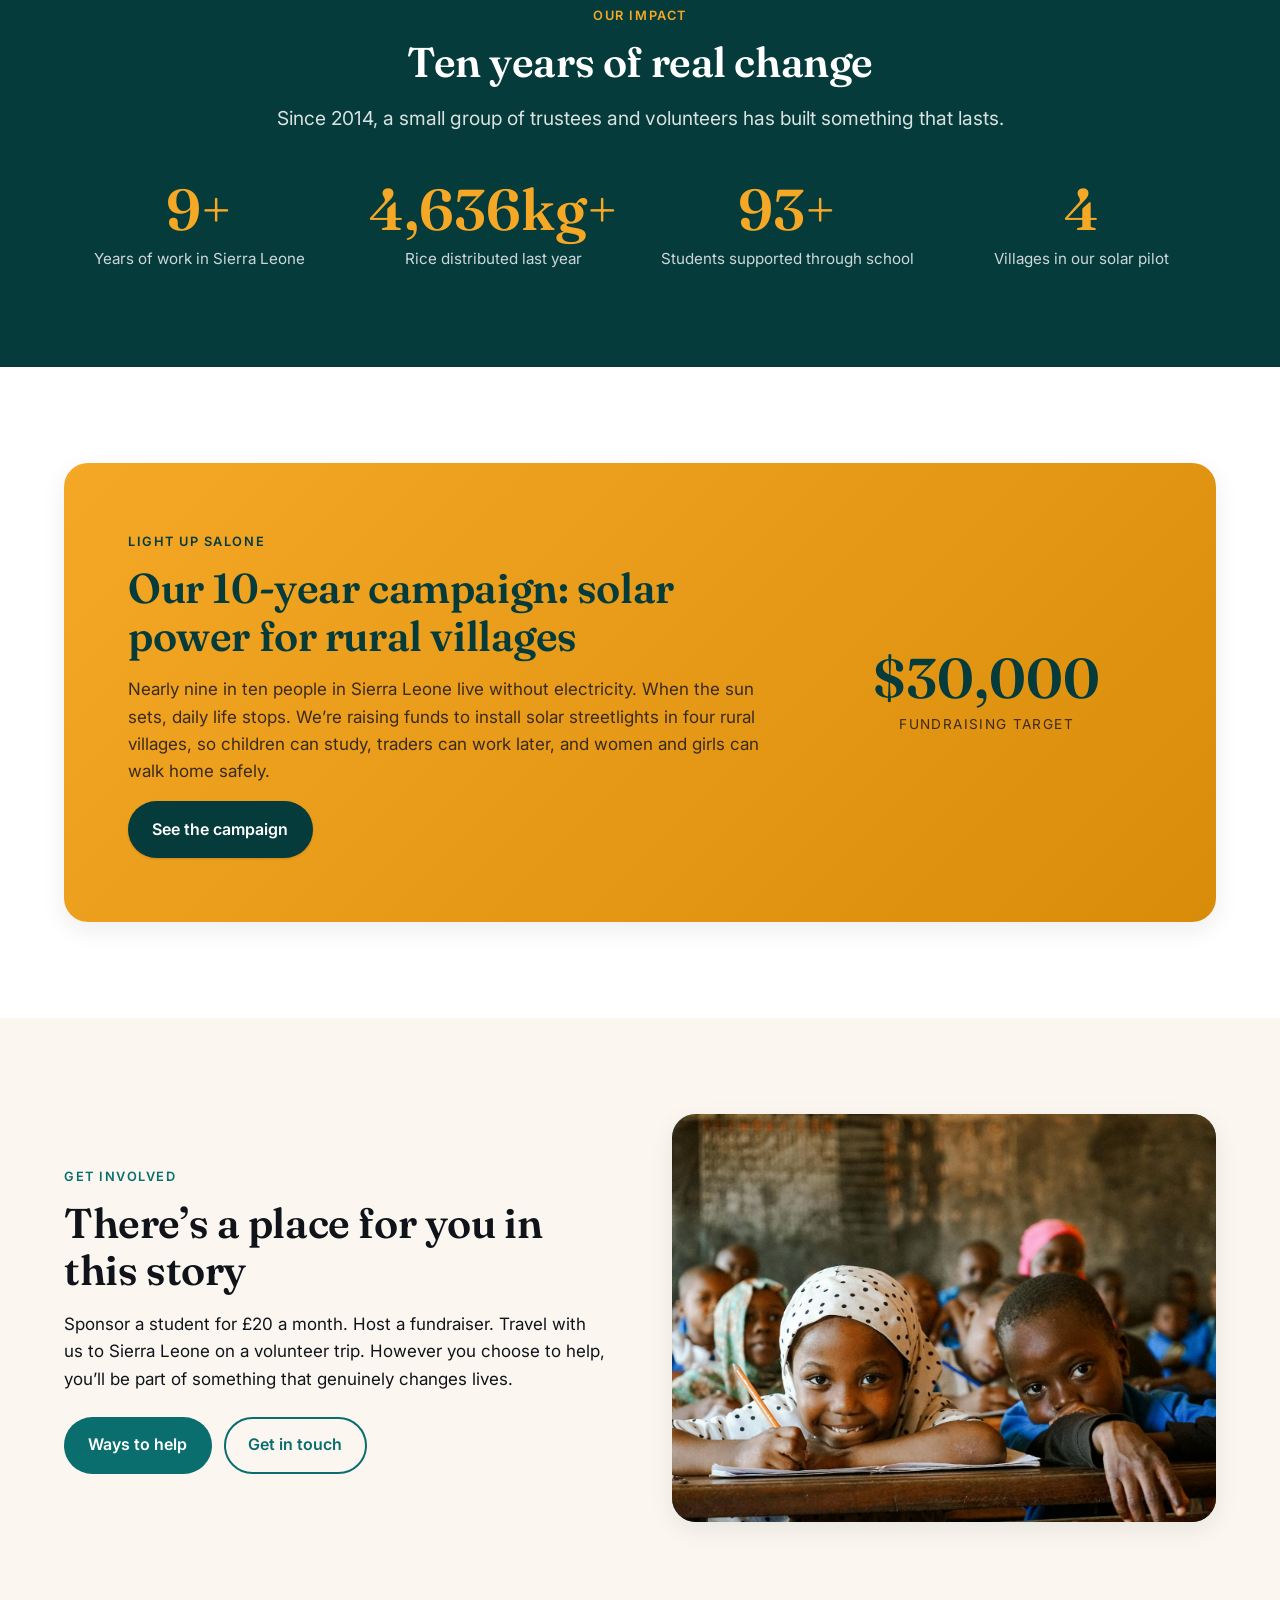
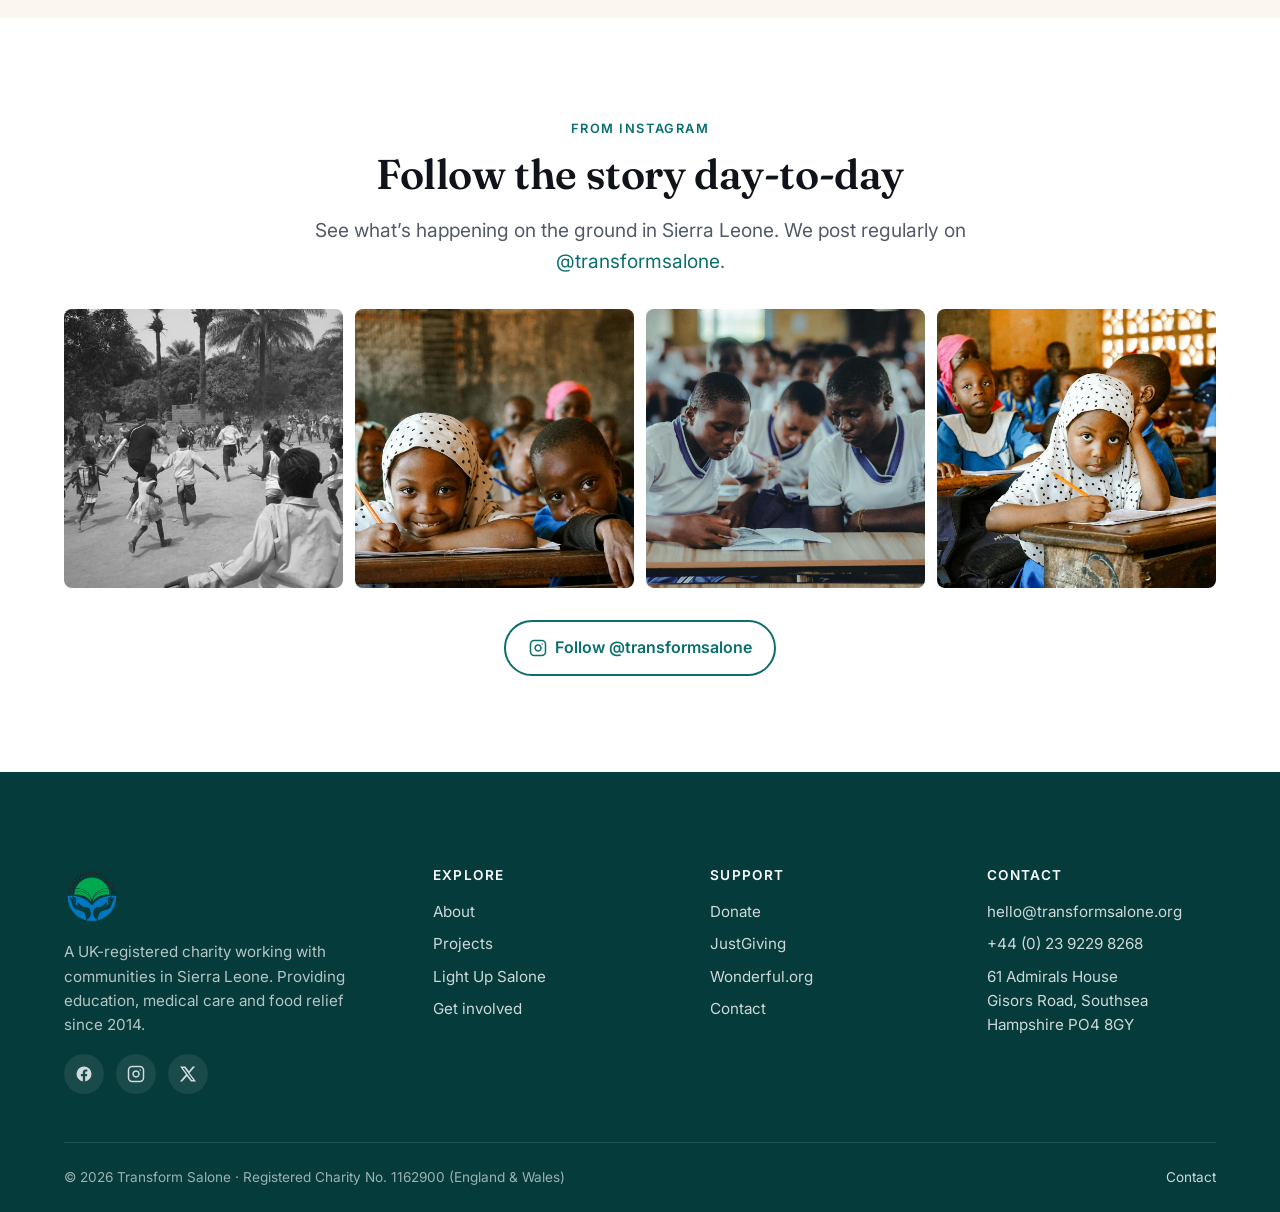
==== commit b6c1ed7c: "Add classroom imagery and Instagram feed section Wire in four classroom photos across the hero secti" ====
--- a/index.html
+++ b/index.html
@@ -58,7 +58,7 @@
   <main id="main">
     <!-- ================= Hero ================= -->
     <section class="hero">
-      <div class="hero-bg" style="background-image: url('assets/images/hero-1.jpg');"></div>
+      <div class="hero-bg" style="background-image: url('assets/images/classroom-hero.jpg');"></div>
       <div class="hero-content">
         <span class="hero-tag">Celebrating 10 years</span>
         <h1>Transforming lives in Sierra Leone</h1>
@@ -168,8 +168,49 @@
             </div>
           </div>
           <div class="split-media">
-            <div style="width:100%;height:100%;display:grid;place-items:center;color:rgba(255,255,255,.8);font-family:var(--font-display);font-size:1.4rem;padding:2rem;text-align:center;">Photo of sponsored students<br/><span style="font-size:.9rem;color:rgba(255,255,255,.6);">(replace with your image)</span></div>
-          </div>
+            <img src="assets/images/classroom-joy.jpg" alt="Smiling students in a classroom" loading="lazy" />
+          </div>
+        </div>
+      </div>
+    </section>
+
+    <!-- ================= Instagram ================= -->
+    <section class="section">
+      <div class="container">
+        <div class="text-center" style="max-width: 680px; margin: 0 auto var(--space-6);">
+          <span class="eyebrow">From Instagram</span>
+          <h2>Follow the story day&#8209;to&#8209;day</h2>
+          <p class="lead mx-auto">See what&rsquo;s happening on the ground in Sierra Leone. We post regularly on <a href="https://www.instagram.com/transformsalone/" rel="noopener" target="_blank">@transformsalone</a>.</p>
+        </div>
+
+        <!--
+          To show a live Instagram feed, sign up for a free widget service and
+          paste its embed snippet below in place of the static grid:
+            - LightWidget:  https://lightwidget.com
+            - SnapWidget:   https://snapwidget.com
+            - Elfsight:     https://elfsight.com/instagram-feed-widget
+          Each of these works on static sites / GitHub Pages.
+        -->
+        <div class="ig-grid">
+          <a class="ig-tile" href="https://www.instagram.com/transformsalone/" rel="noopener" target="_blank" aria-label="Instagram post">
+            <img src="assets/images/classroom-hero.jpg" alt="Students with hands raised during a lesson under a mango tree" loading="lazy" />
+          </a>
+          <a class="ig-tile" href="https://www.instagram.com/transformsalone/" rel="noopener" target="_blank" aria-label="Instagram post">
+            <img src="assets/images/classroom-joy.jpg" alt="Children studying in a classroom" loading="lazy" />
+          </a>
+          <a class="ig-tile" href="https://www.instagram.com/transformsalone/" rel="noopener" target="_blank" aria-label="Instagram post">
+            <img src="assets/images/students-studying.jpg" alt="Students reading a book together" loading="lazy" />
+          </a>
+          <a class="ig-tile" href="https://www.instagram.com/transformsalone/" rel="noopener" target="_blank" aria-label="Instagram post">
+            <img src="assets/images/student-writing.jpg" alt="A student writing in a notebook" loading="lazy" />
+          </a>
+        </div>
+
+        <div class="text-center" style="margin-top: var(--space-6);">
+          <a class="btn btn-outline" href="https://www.instagram.com/transformsalone/" rel="noopener" target="_blank">
+            <svg width="18" height="18" viewBox="0 0 24 24" fill="none" stroke="currentColor" stroke-width="2" stroke-linecap="round" stroke-linejoin="round" aria-hidden="true"><rect x="2" y="2" width="20" height="20" rx="5"/><path d="M16 11.37A4 4 0 1 1 12.63 8 4 4 0 0 1 16 11.37z"/><line x1="17.5" y1="6.5" x2="17.51" y2="6.5"/></svg>
+            Follow @transformsalone
+          </a>
         </div>
       </div>
     </section>
--- a/css/styles.css
+++ b/css/styles.css
@@ -674,6 +674,37 @@
 */
 .reveal { opacity: 1; transform: none; }
 
+/* --- Instagram feed grid ------------------------------------------------ */
+.ig-grid {
+  display: grid;
+  grid-template-columns: repeat(2, 1fr);
+  gap: var(--space-3);
+}
+@media (min-width: 780px) { .ig-grid { grid-template-columns: repeat(4, 1fr); } }
+.ig-tile {
+  position: relative;
+  display: block;
+  aspect-ratio: 1;
+  overflow: hidden;
+  border-radius: var(--radius-sm);
+  background: var(--ink-100);
+}
+.ig-tile img {
+  width: 100%;
+  height: 100%;
+  object-fit: cover;
+  transition: transform 600ms ease;
+}
+.ig-tile::after {
+  content: "";
+  position: absolute; inset: 0;
+  background: linear-gradient(135deg, rgba(18, 163, 163, 0) 40%, rgba(6, 59, 59, .55) 100%);
+  opacity: 0;
+  transition: opacity var(--transition);
+}
+.ig-tile:hover img { transform: scale(1.06); }
+.ig-tile:hover::after { opacity: 1; }
+
 /* --- Prose (long form pages) -------------------------------------------- */
 .prose h2 { margin-top: var(--space-7); }
 .prose h3 { margin-top: var(--space-6); }
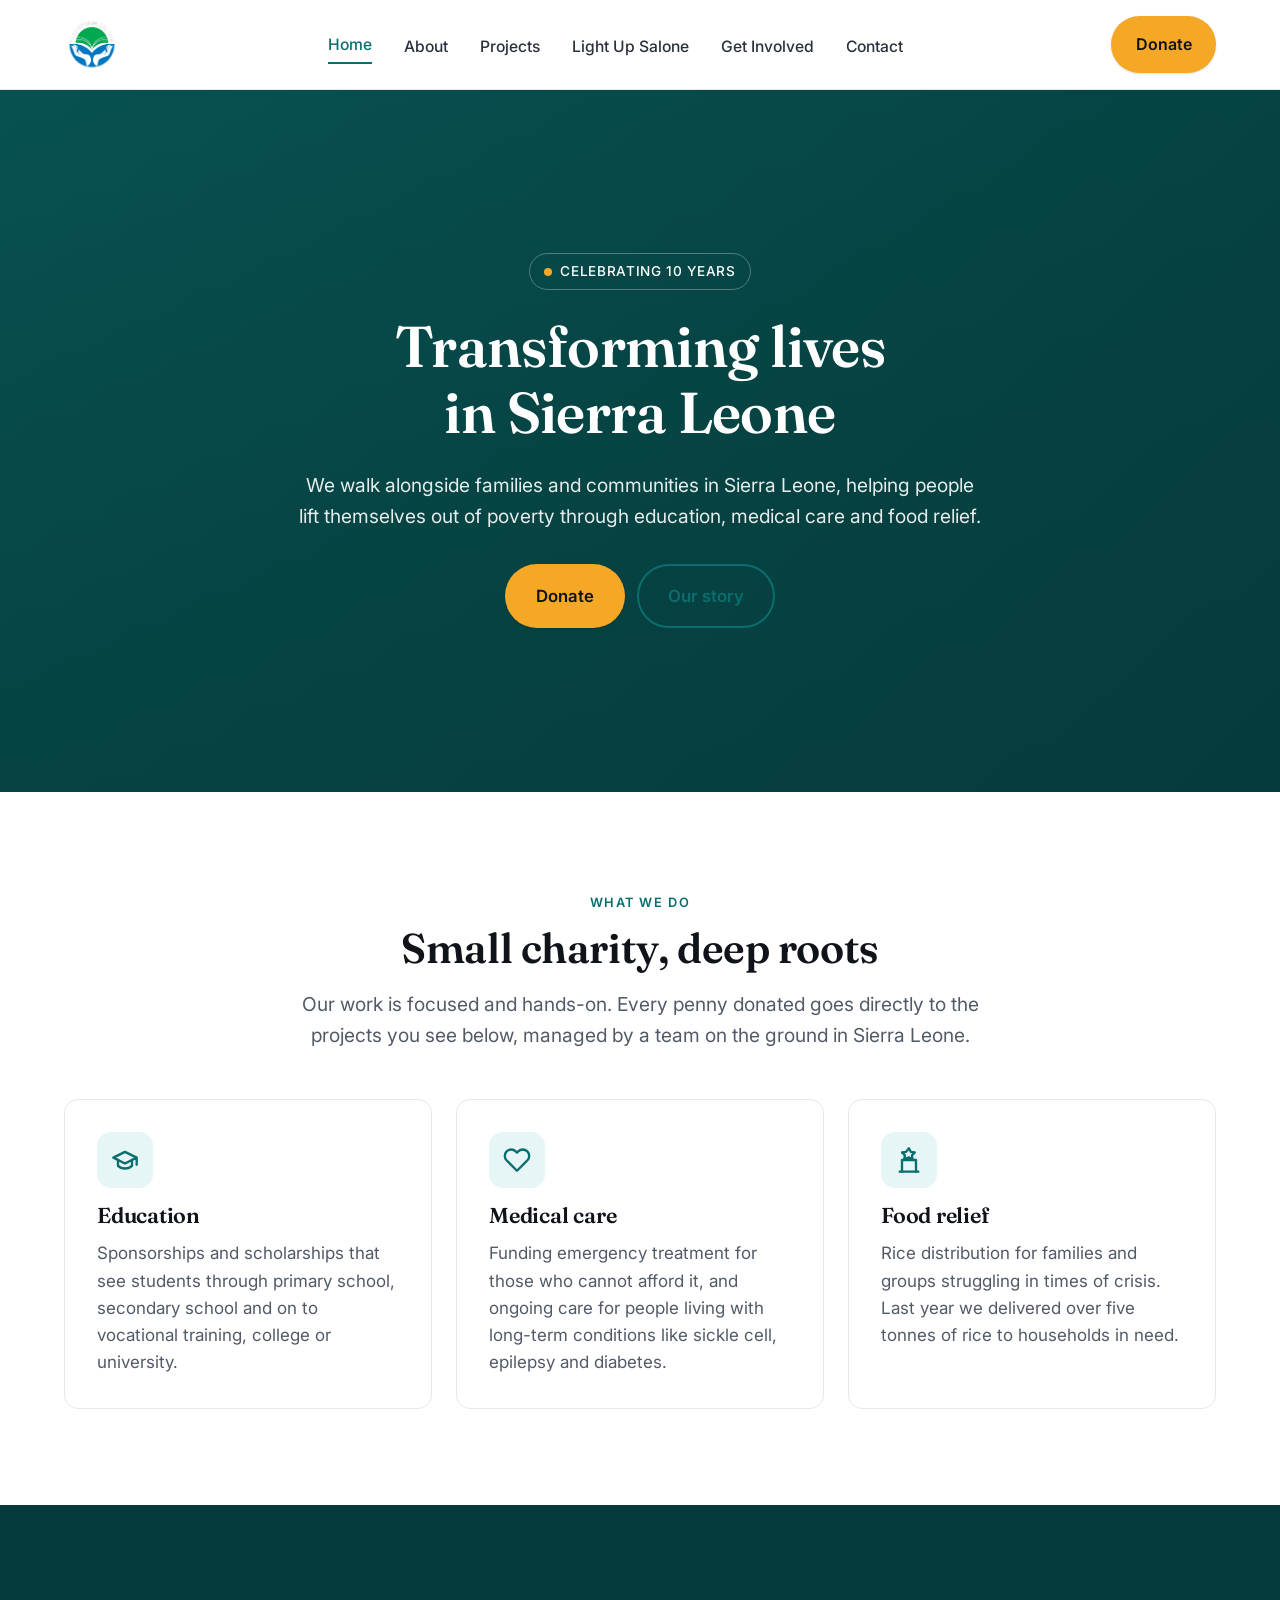
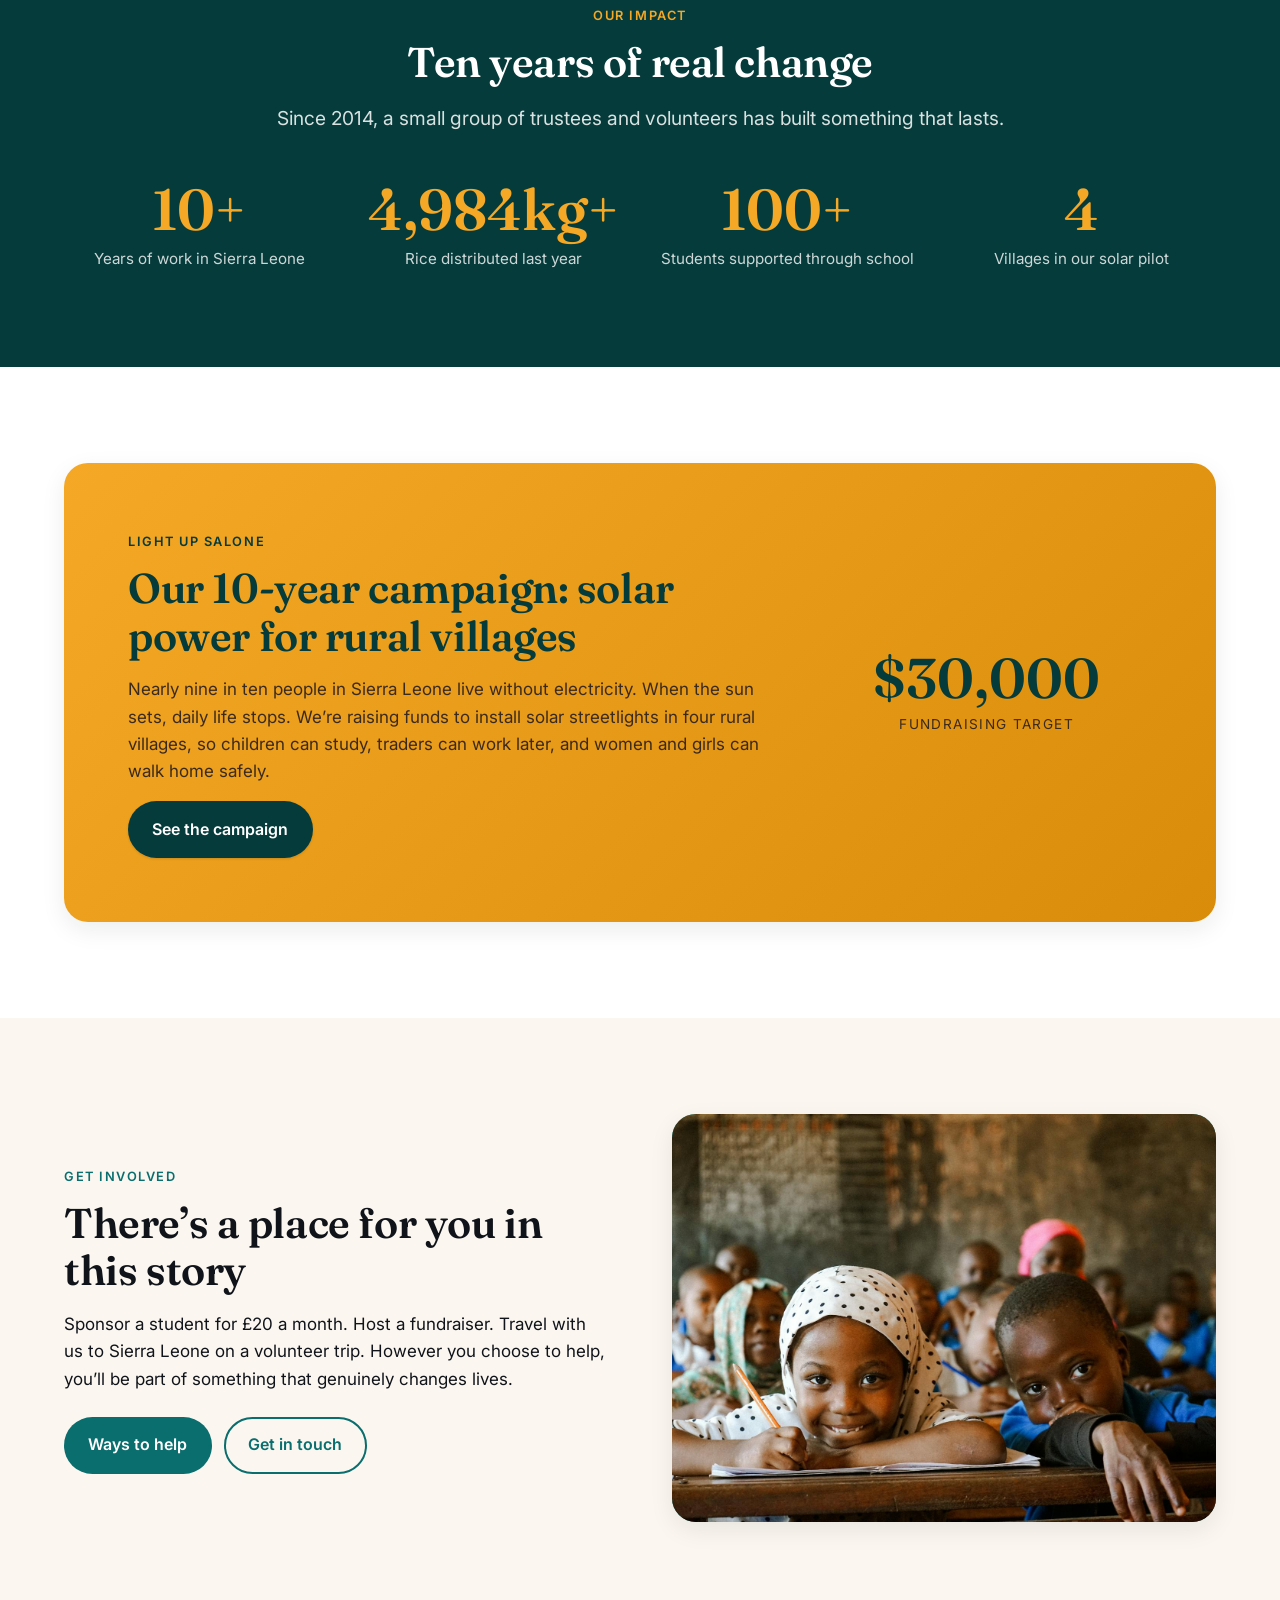
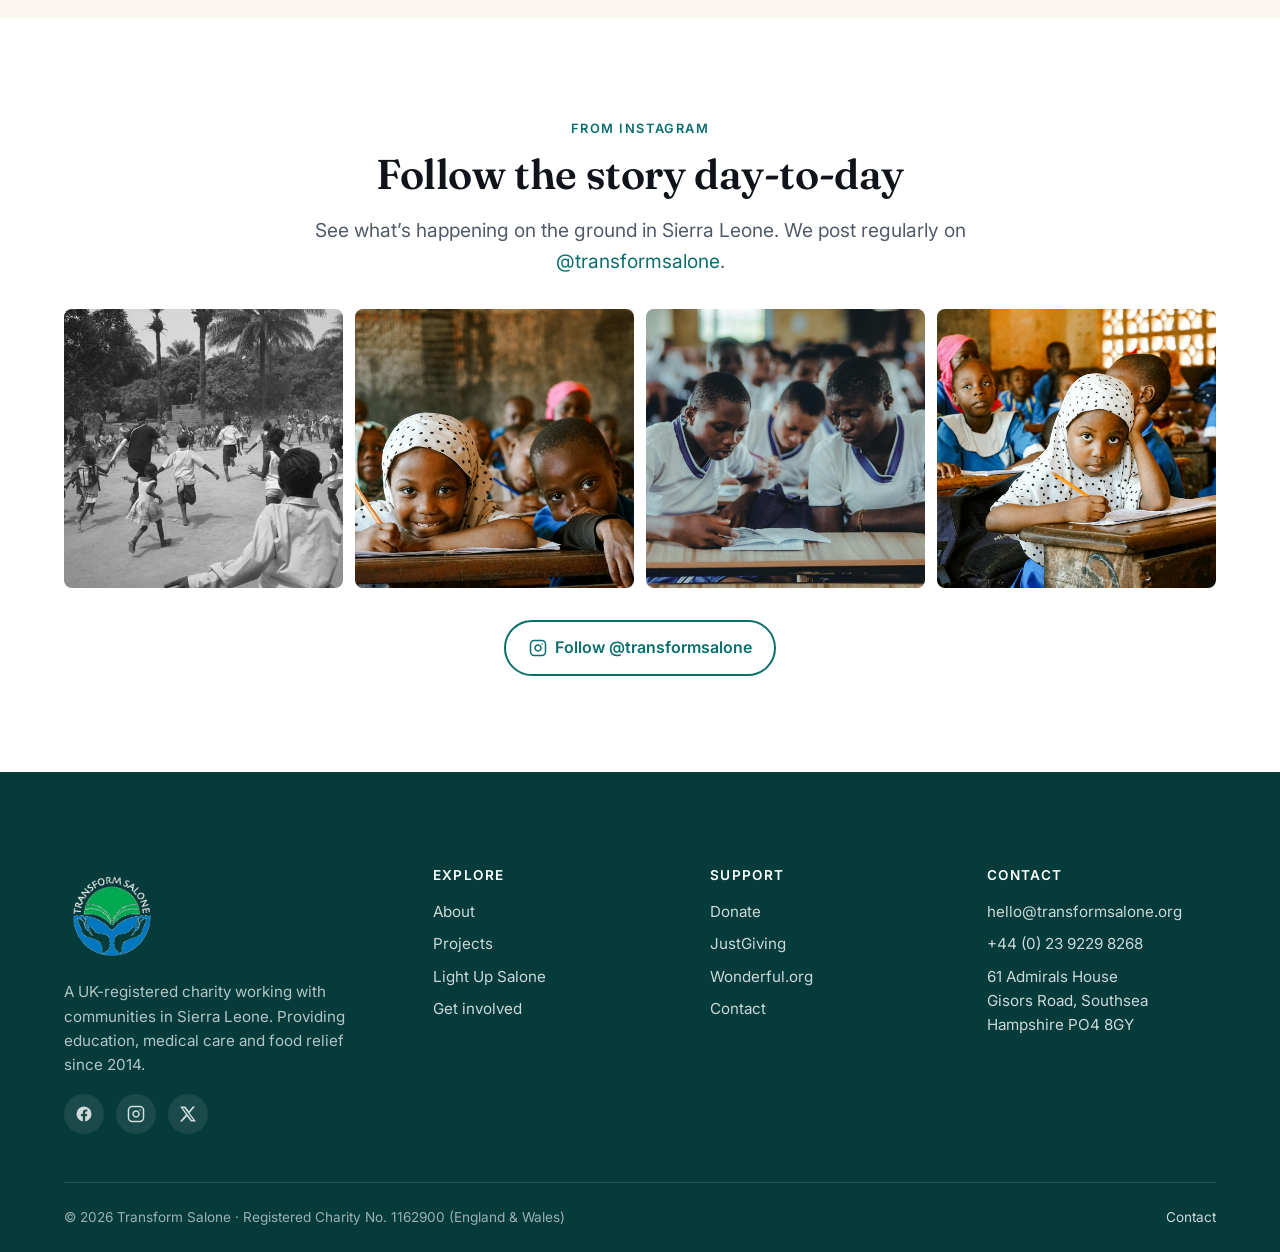
==== commit 82cc9704: "Wire full branded logo into header and footer Replace the small TS monogram with the full Transform " ====
--- a/index.html
+++ b/index.html
@@ -25,9 +25,8 @@
   <!-- ================= Header ================= -->
   <header class="site-header">
     <nav class="nav" aria-label="Primary">
-      <a href="index.html" class="nav-brand">
-        <img src="assets/images/logo.png" alt="" />
-        <span>Transform Salone</span>
+      <a href="index.html" class="nav-brand" aria-label="Transform Salone home">
+        <img src="assets/images/logo-full-dark.png" alt="Transform Salone" />
       </a>
       <ul class="nav-links">
         <li><a data-nav="index.html" href="index.html">Home</a></li>
@@ -221,7 +220,7 @@
     <div class="container">
       <div class="footer-grid">
         <div class="footer-brand">
-          <img src="assets/images/logo.png" alt="Transform Salone" />
+          <img src="assets/images/logo-full-dark.png" alt="Transform Salone" />
           <p>A UK-registered charity working with communities in Sierra Leone. Providing education, medical care and food relief since 2014.</p>
           <div class="socials">
             <a href="https://www.facebook.com/TransformSalone/" aria-label="Facebook" rel="noopener">
--- a/css/styles.css
+++ b/css/styles.css
@@ -205,9 +205,8 @@
   font-size: 1.15rem;
   color: var(--ink-900);
 }
-.nav-brand img { height: 44px; width: 44px; object-fit: contain; }
+.nav-brand img { height: 56px; width: auto; object-fit: contain; display: block; }
 .nav-brand span { display: none; }
-@media (min-width: 480px) { .nav-brand span { display: inline; } }
 
 .nav-links {
   display: none;
@@ -640,7 +639,7 @@
 .site-footer li { margin: var(--space-2) 0; }
 
 .footer-brand { max-width: 320px; }
-.footer-brand img { height: 56px; width: 56px; margin-bottom: var(--space-4); }
+.footer-brand img { height: 96px; width: auto; margin-bottom: var(--space-4); display: block; }
 .footer-brand p { color: rgba(255,255,255,.7); }
 
 .socials { display: flex; gap: var(--space-3); margin-top: var(--space-4); }
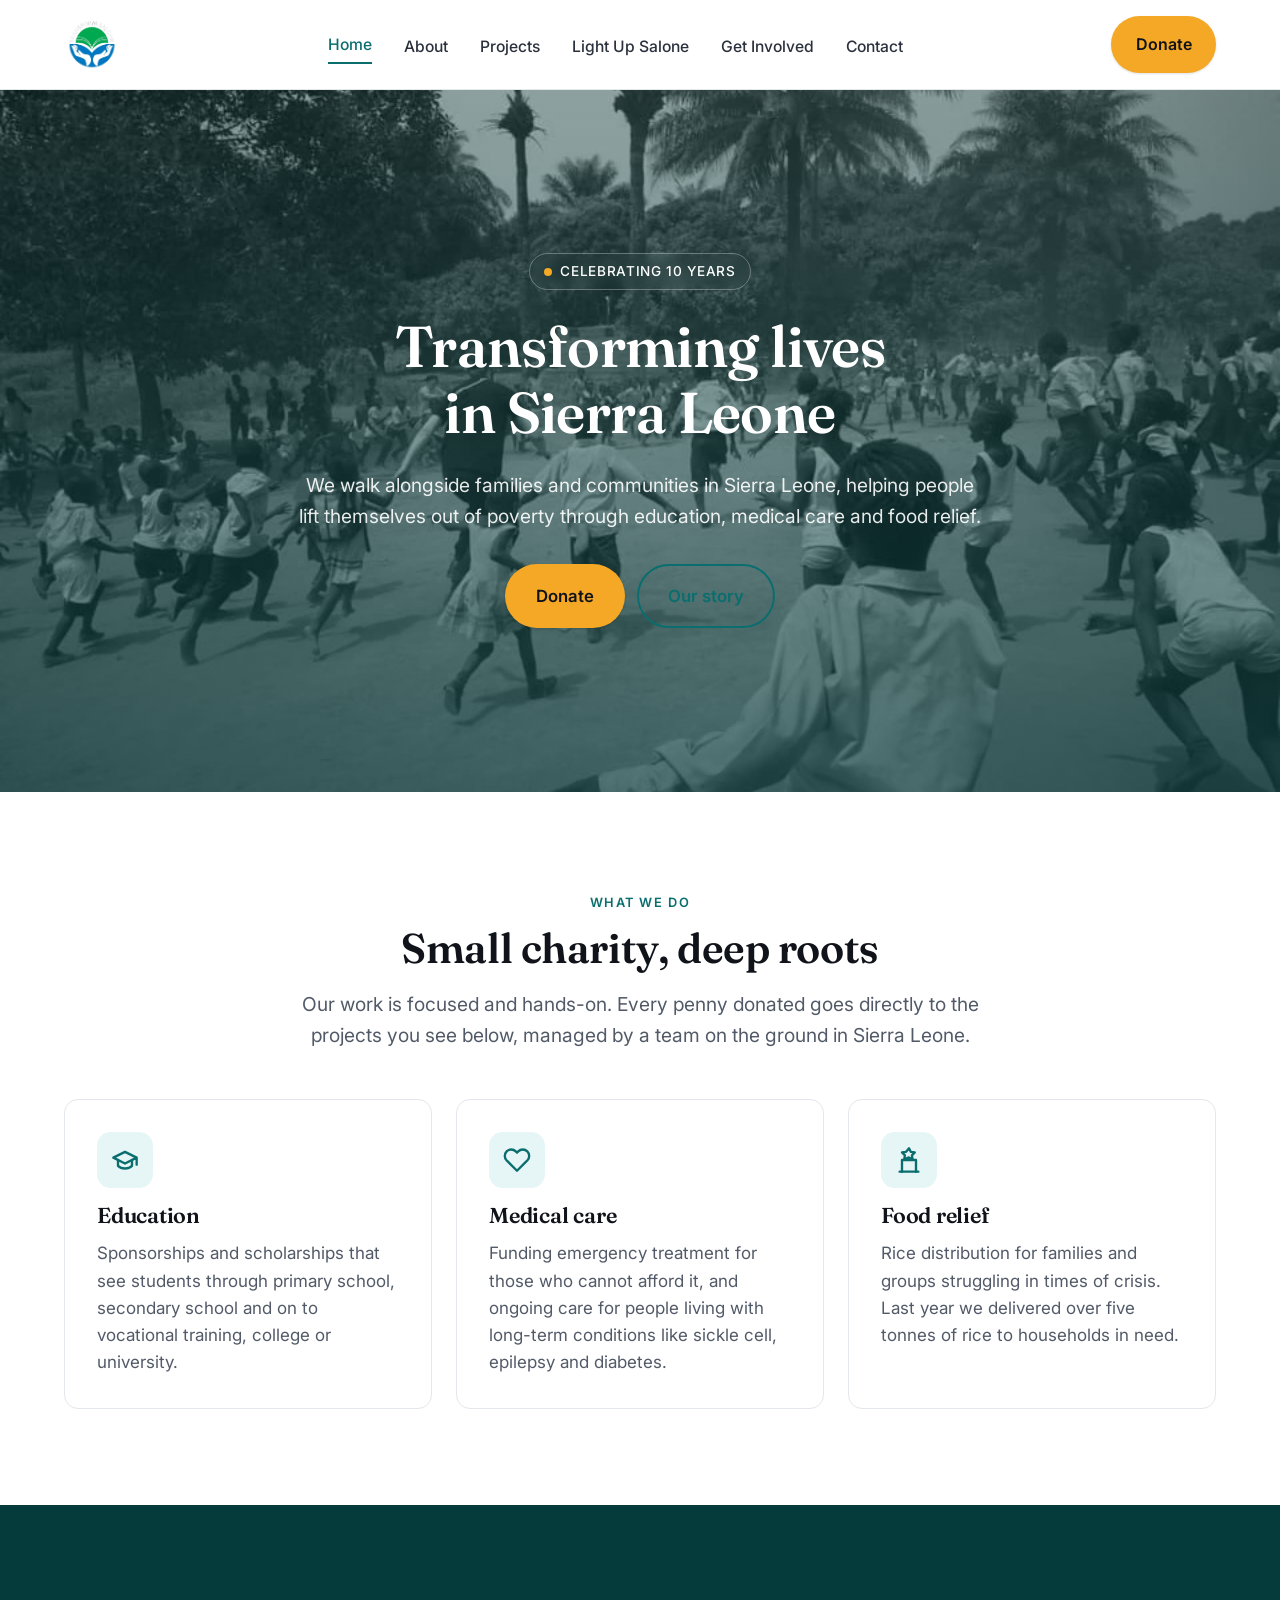
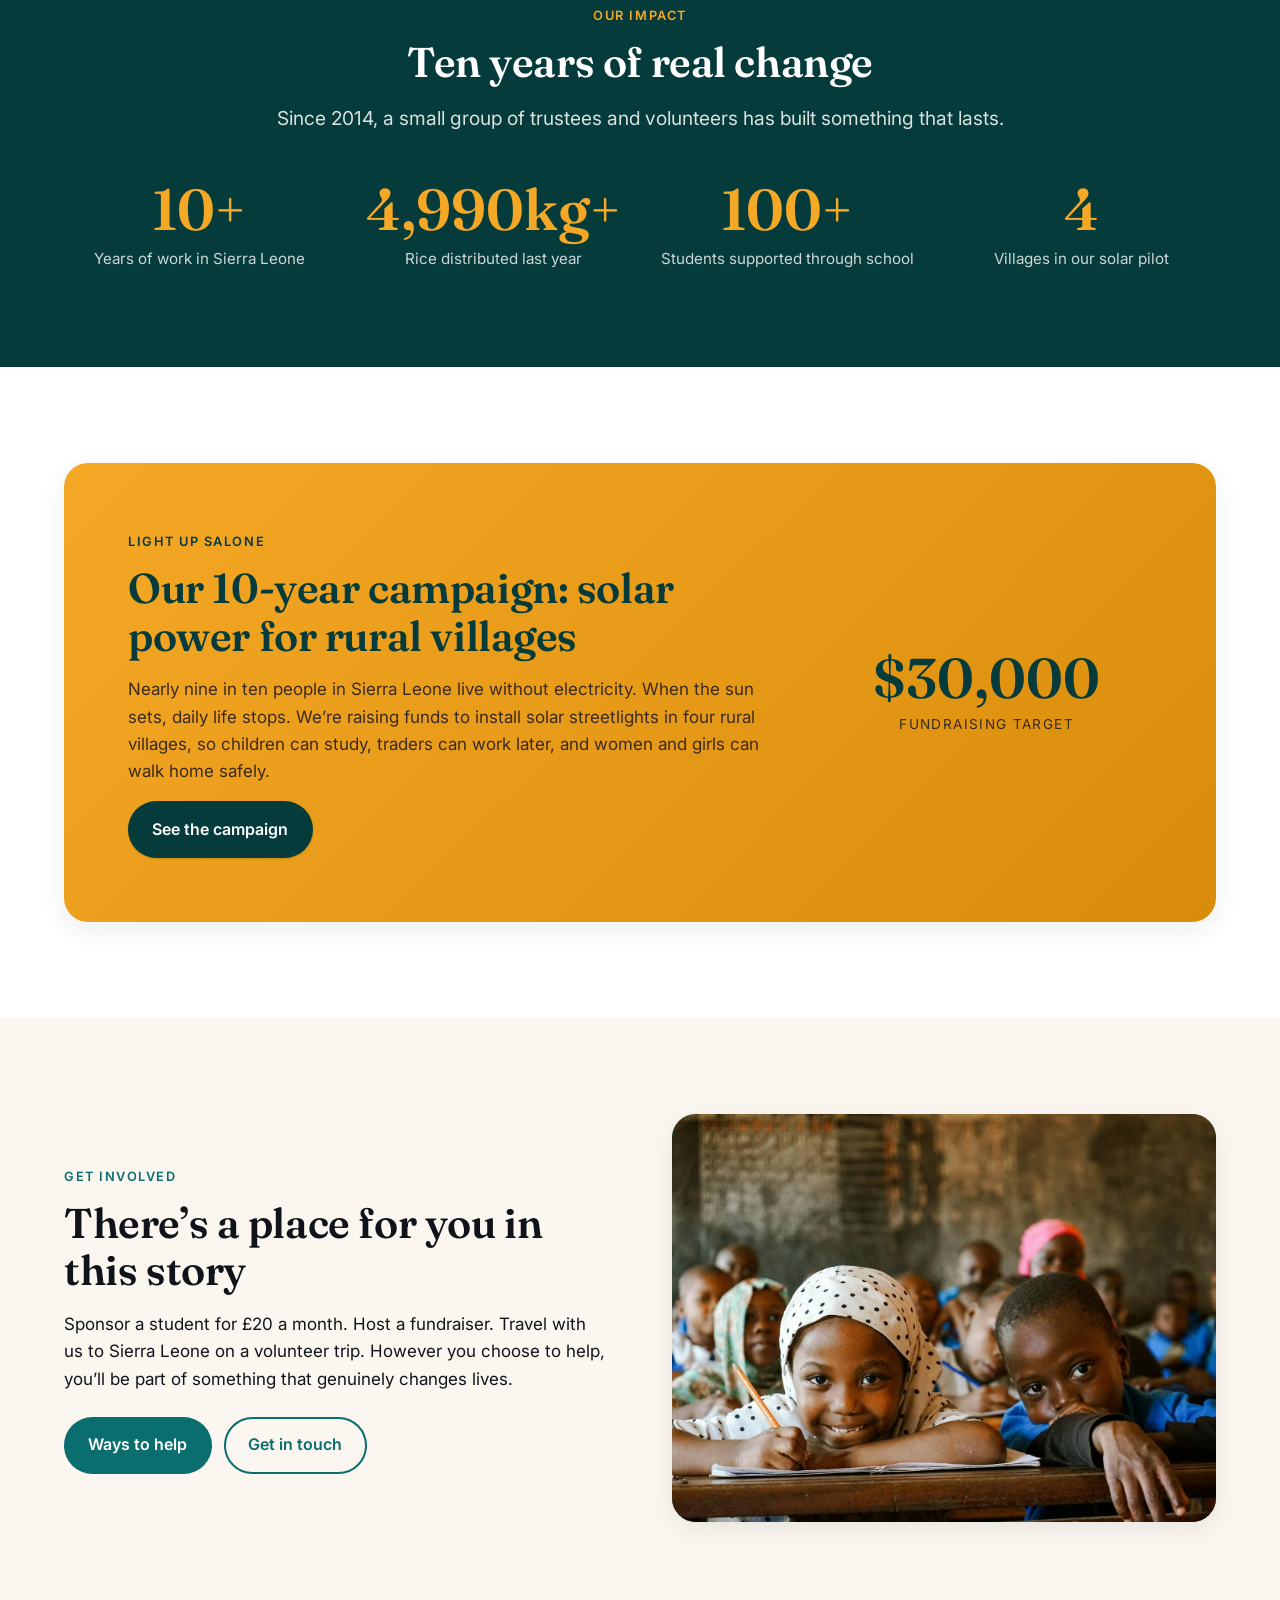
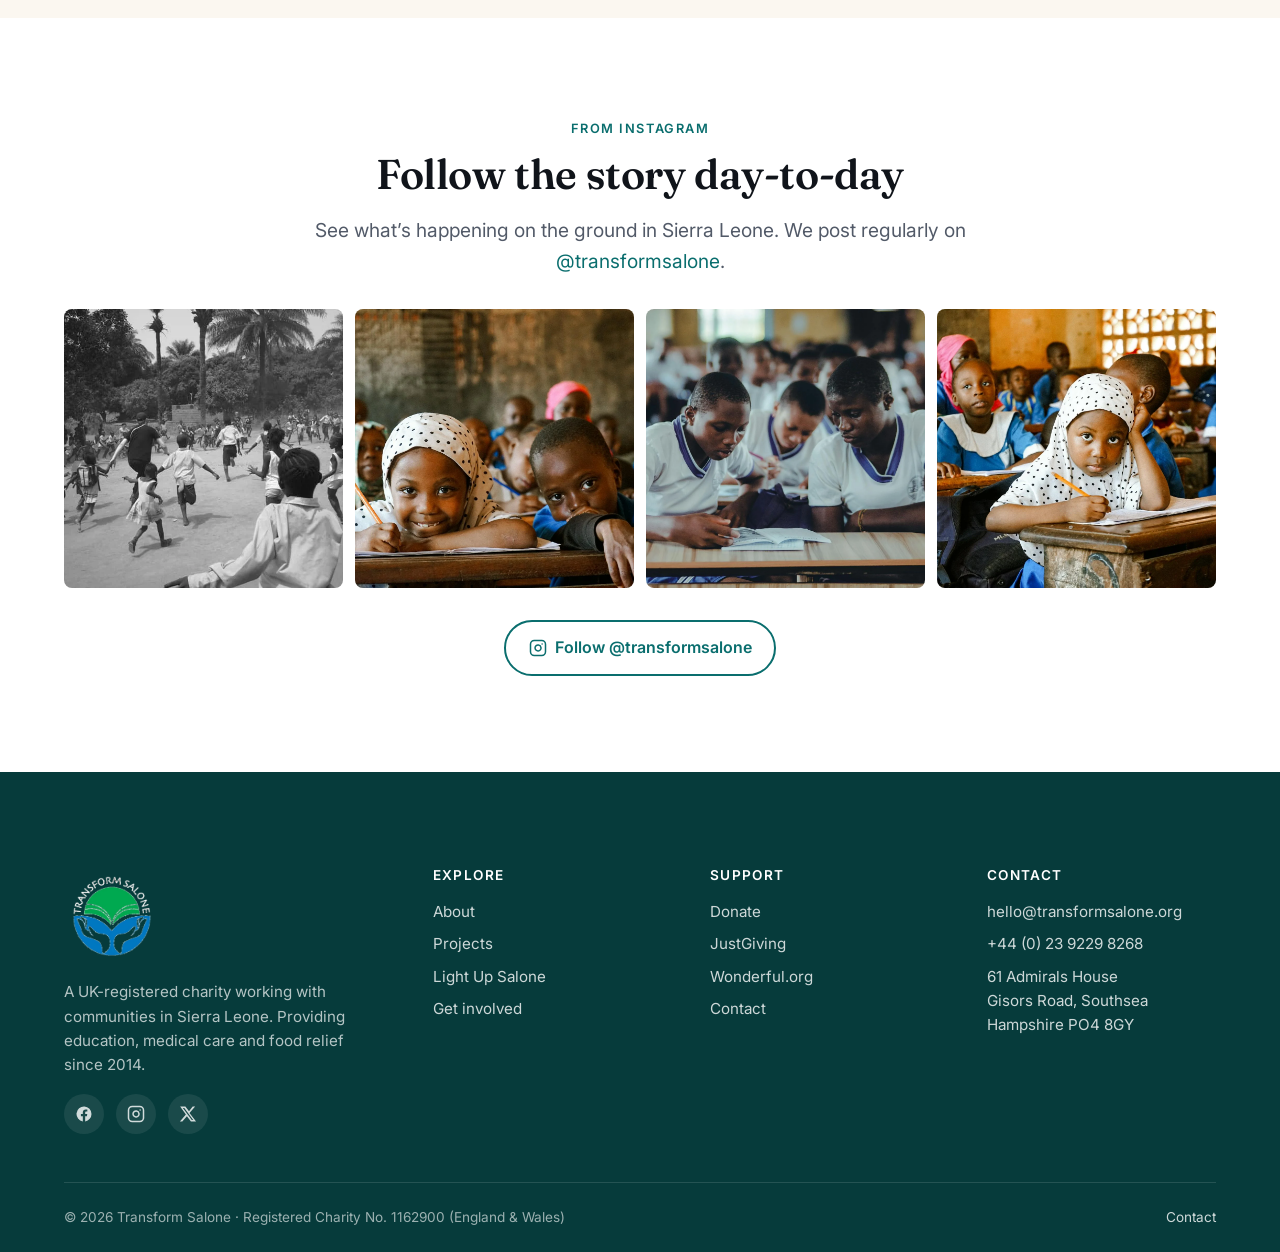
==== commit 738a16f0: "Convert all imagery to webp, add page banners and donate logo strip Convert every raster asset to .w" ====
--- a/index.html
+++ b/index.html
@@ -7,7 +7,7 @@
   <meta name="description" content="Transform Salone is a UK-registered charity working alongside communities in Sierra Leone, providing education, medical care and food relief." />
   <meta name="theme-color" content="#063b3b" />
 
-  <link rel="icon" type="image/png" href="assets/images/logo.png" />
+  <link rel="icon" type="image/webp" href="assets/images/logo-full-dark.webp" />
   <link rel="preconnect" href="https://fonts.googleapis.com" />
   <link rel="preconnect" href="https://fonts.gstatic.com" crossorigin />
   <link href="https://fonts.googleapis.com/css2?family=Fraunces:opsz,wght@9..144,500;9..144,600;9..144,700&family=Inter:wght@400;500;600;700&display=swap" rel="stylesheet" />
@@ -26,7 +26,7 @@
   <header class="site-header">
     <nav class="nav" aria-label="Primary">
       <a href="index.html" class="nav-brand" aria-label="Transform Salone home">
-        <img src="assets/images/logo-full-dark.png" alt="Transform Salone" />
+        <img src="assets/images/logo-full-dark.webp" alt="Transform Salone" />
       </a>
       <ul class="nav-links">
         <li><a data-nav="index.html" href="index.html">Home</a></li>
@@ -57,7 +57,7 @@
   <main id="main">
     <!-- ================= Hero ================= -->
     <section class="hero">
-      <div class="hero-bg" style="background-image: url('assets/images/classroom-hero.jpg');"></div>
+      <div class="hero-bg" style="background-image: url('assets/images/classroom-hero.webp');"></div>
       <div class="hero-content">
         <span class="hero-tag">Celebrating 10 years</span>
         <h1>Transforming lives in Sierra Leone</h1>
@@ -167,7 +167,7 @@
             </div>
           </div>
           <div class="split-media">
-            <img src="assets/images/classroom-joy.jpg" alt="Smiling students in a classroom" loading="lazy" />
+            <img src="assets/images/classroom-joy.webp" alt="Smiling students in a classroom" loading="lazy" />
           </div>
         </div>
       </div>
@@ -192,16 +192,16 @@
         -->
         <div class="ig-grid">
           <a class="ig-tile" href="https://www.instagram.com/transformsalone/" rel="noopener" target="_blank" aria-label="Instagram post">
-            <img src="assets/images/classroom-hero.jpg" alt="Students with hands raised during a lesson under a mango tree" loading="lazy" />
-          </a>
-          <a class="ig-tile" href="https://www.instagram.com/transformsalone/" rel="noopener" target="_blank" aria-label="Instagram post">
-            <img src="assets/images/classroom-joy.jpg" alt="Children studying in a classroom" loading="lazy" />
-          </a>
-          <a class="ig-tile" href="https://www.instagram.com/transformsalone/" rel="noopener" target="_blank" aria-label="Instagram post">
-            <img src="assets/images/students-studying.jpg" alt="Students reading a book together" loading="lazy" />
-          </a>
-          <a class="ig-tile" href="https://www.instagram.com/transformsalone/" rel="noopener" target="_blank" aria-label="Instagram post">
-            <img src="assets/images/student-writing.jpg" alt="A student writing in a notebook" loading="lazy" />
+            <img src="assets/images/classroom-hero.webp" alt="Students with hands raised during a lesson under a mango tree" loading="lazy" />
+          </a>
+          <a class="ig-tile" href="https://www.instagram.com/transformsalone/" rel="noopener" target="_blank" aria-label="Instagram post">
+            <img src="assets/images/classroom-joy.webp" alt="Children studying in a classroom" loading="lazy" />
+          </a>
+          <a class="ig-tile" href="https://www.instagram.com/transformsalone/" rel="noopener" target="_blank" aria-label="Instagram post">
+            <img src="assets/images/students-studying.webp" alt="Students reading a book together" loading="lazy" />
+          </a>
+          <a class="ig-tile" href="https://www.instagram.com/transformsalone/" rel="noopener" target="_blank" aria-label="Instagram post">
+            <img src="assets/images/student-writing.webp" alt="A student writing in a notebook" loading="lazy" />
           </a>
         </div>
 
@@ -220,7 +220,7 @@
     <div class="container">
       <div class="footer-grid">
         <div class="footer-brand">
-          <img src="assets/images/logo-full-dark.png" alt="Transform Salone" />
+          <img src="assets/images/logo-full-dark.webp" alt="Transform Salone" />
           <p>A UK-registered charity working with communities in Sierra Leone. Providing education, medical care and food relief since 2014.</p>
           <div class="socials">
             <a href="https://www.facebook.com/TransformSalone/" aria-label="Facebook" rel="noopener">
--- a/css/styles.css
+++ b/css/styles.css
@@ -302,16 +302,16 @@
   content: "";
   position: absolute; inset: 0;
   background:
-    linear-gradient(180deg, rgba(6, 59, 59, 0.55) 0%, rgba(6, 59, 59, 0.75) 100%),
-    linear-gradient(135deg, #0a6e6e 0%, #063b3b 100%);
-  z-index: -2;
+    linear-gradient(180deg, rgba(6, 59, 59, 0.35) 0%, rgba(6, 59, 59, 0.65) 100%);
+  z-index: -1;
 }
 .hero-bg {
   position: absolute; inset: 0;
   background-size: cover;
   background-position: center;
-  z-index: -3;
-  opacity: .55;
+  background-color: #063b3b;
+  z-index: -2;
+  opacity: 1;
 }
 .hero-content {
   padding: var(--space-9) var(--space-5);
@@ -704,6 +704,70 @@
 .ig-tile:hover img { transform: scale(1.06); }
 .ig-tile:hover::after { opacity: 1; }
 
+/* --- Donate logo strip --------------------------------------------------- */
+.logo-strip {
+  padding: var(--space-6) 0;
+  background: var(--white);
+  border-bottom: 1px solid var(--ink-100);
+}
+.logo-strip-label {
+  text-align: center;
+  font-size: .75rem;
+  letter-spacing: .14em;
+  text-transform: uppercase;
+  color: var(--text-muted);
+  margin: 0 0 var(--space-4);
+}
+.logo-strip-list {
+  list-style: none;
+  padding: 0;
+  margin: 0;
+  display: flex;
+  flex-wrap: wrap;
+  justify-content: center;
+  align-items: center;
+  gap: var(--space-5) var(--space-6);
+}
+.logo-strip-list li {
+  display: inline-flex;
+  align-items: center;
+  gap: .55rem;
+  color: var(--ink-700);
+  font-family: var(--font-display);
+  font-weight: 600;
+  font-size: 1rem;
+  opacity: .8;
+  transition: opacity var(--transition);
+}
+.logo-strip-list li:hover { opacity: 1; }
+.logo-strip-list img {
+  width: 32px;
+  height: 32px;
+  object-fit: contain;
+  display: block;
+}
+.logo-strip-list img.is-wide {
+  width: 120px;
+  height: 32px;
+}
+.logo-strip-list .gift-aid-mark {
+  display: inline-flex;
+  align-items: center;
+  gap: .3rem;
+  padding: .35rem .7rem;
+  border: 2px solid var(--primary-dark);
+  border-radius: 999px;
+  color: var(--primary-dark);
+  font-size: .85rem;
+  letter-spacing: .02em;
+}
+.logo-strip-list .gift-aid-mark strong {
+  background: var(--sun-500);
+  color: var(--primary-dark);
+  padding: .05rem .4rem;
+  border-radius: 4px;
+}
+
 /* --- Prose (long form pages) -------------------------------------------- */
 .prose h2 { margin-top: var(--space-7); }
 .prose h3 { margin-top: var(--space-6); }
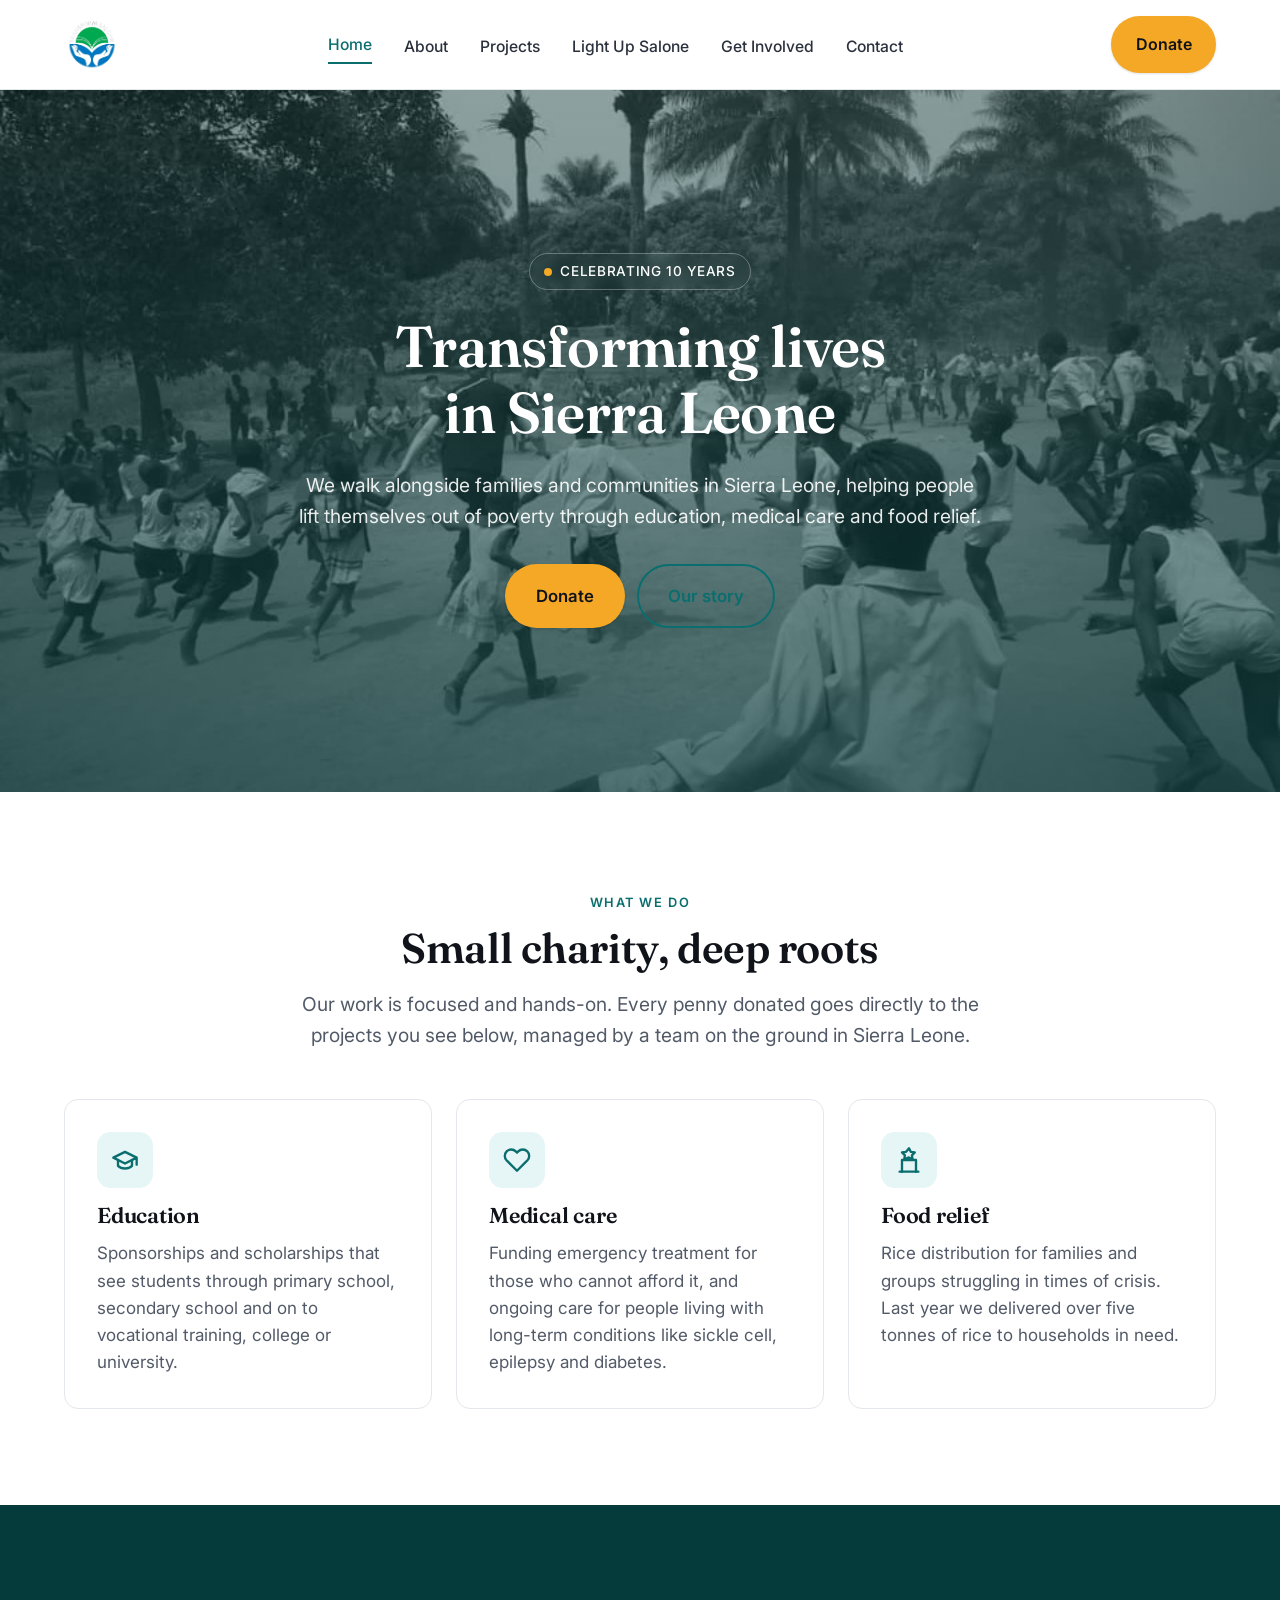
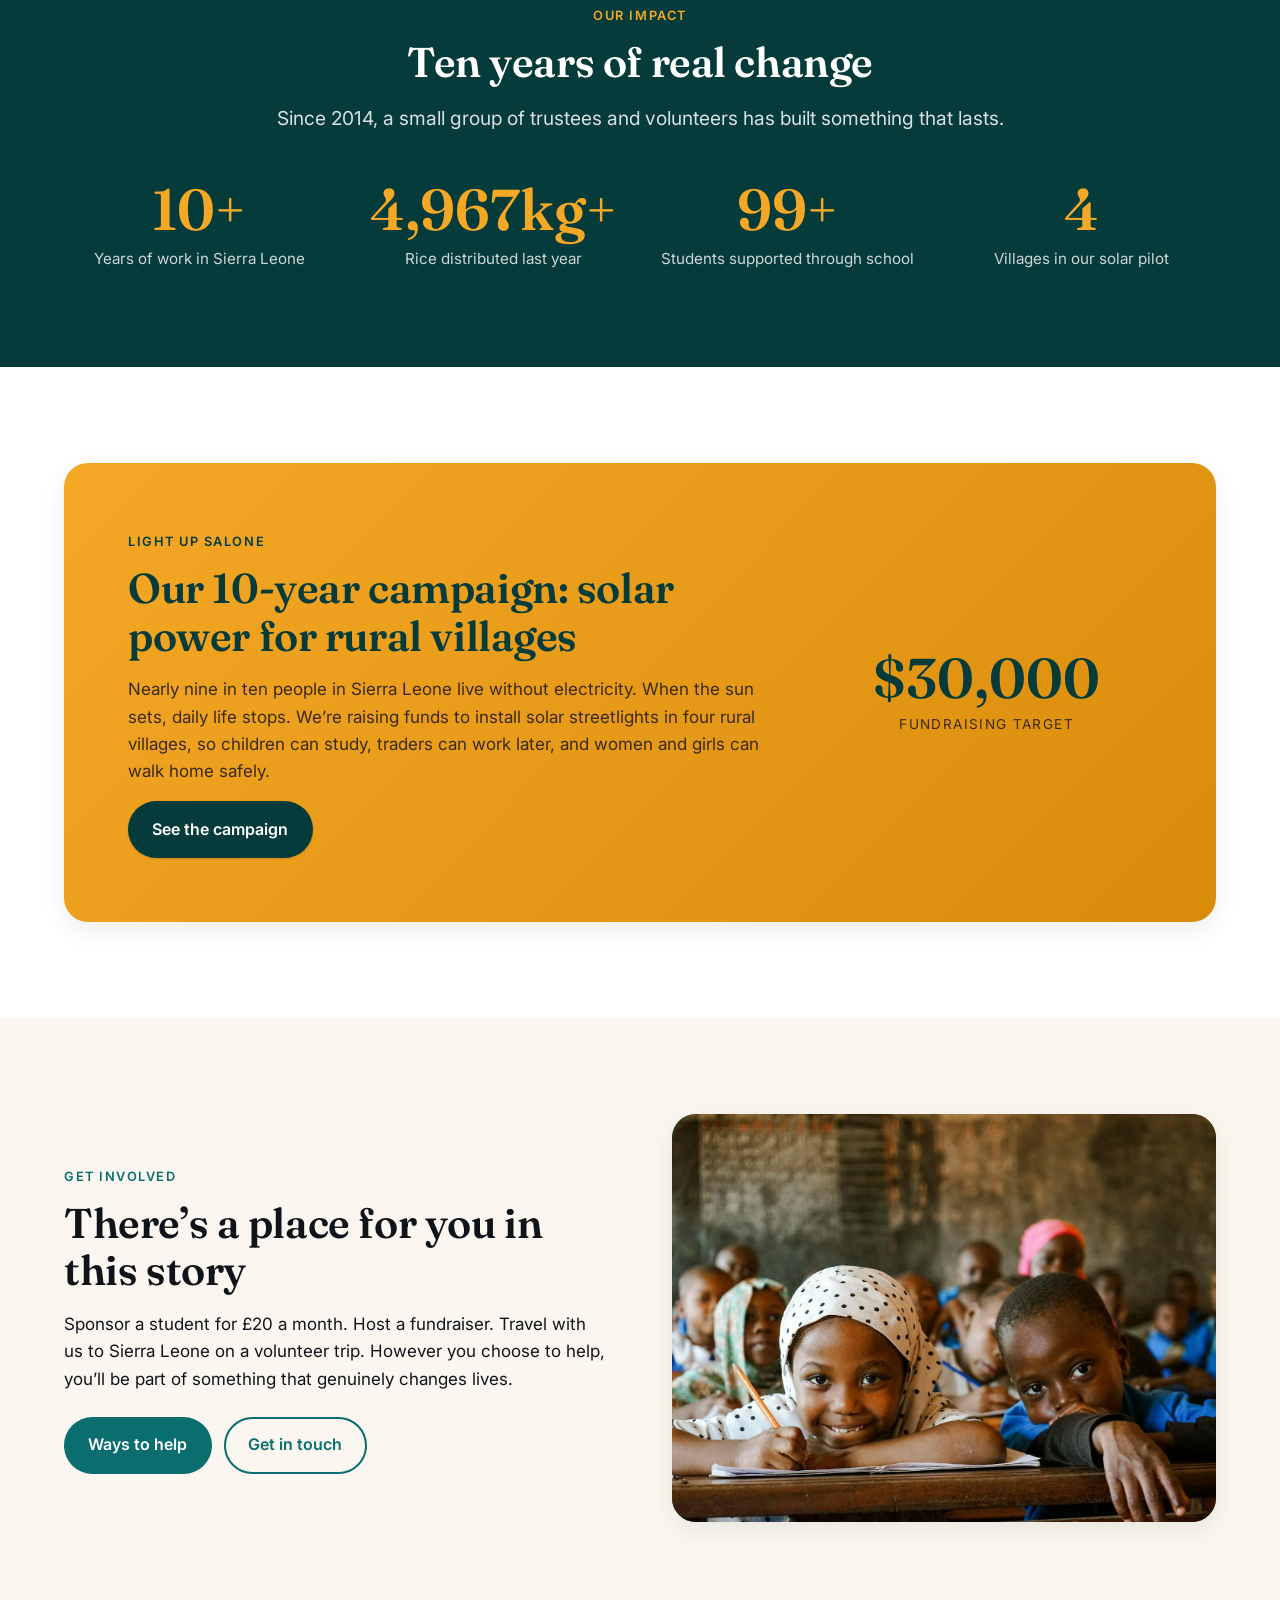
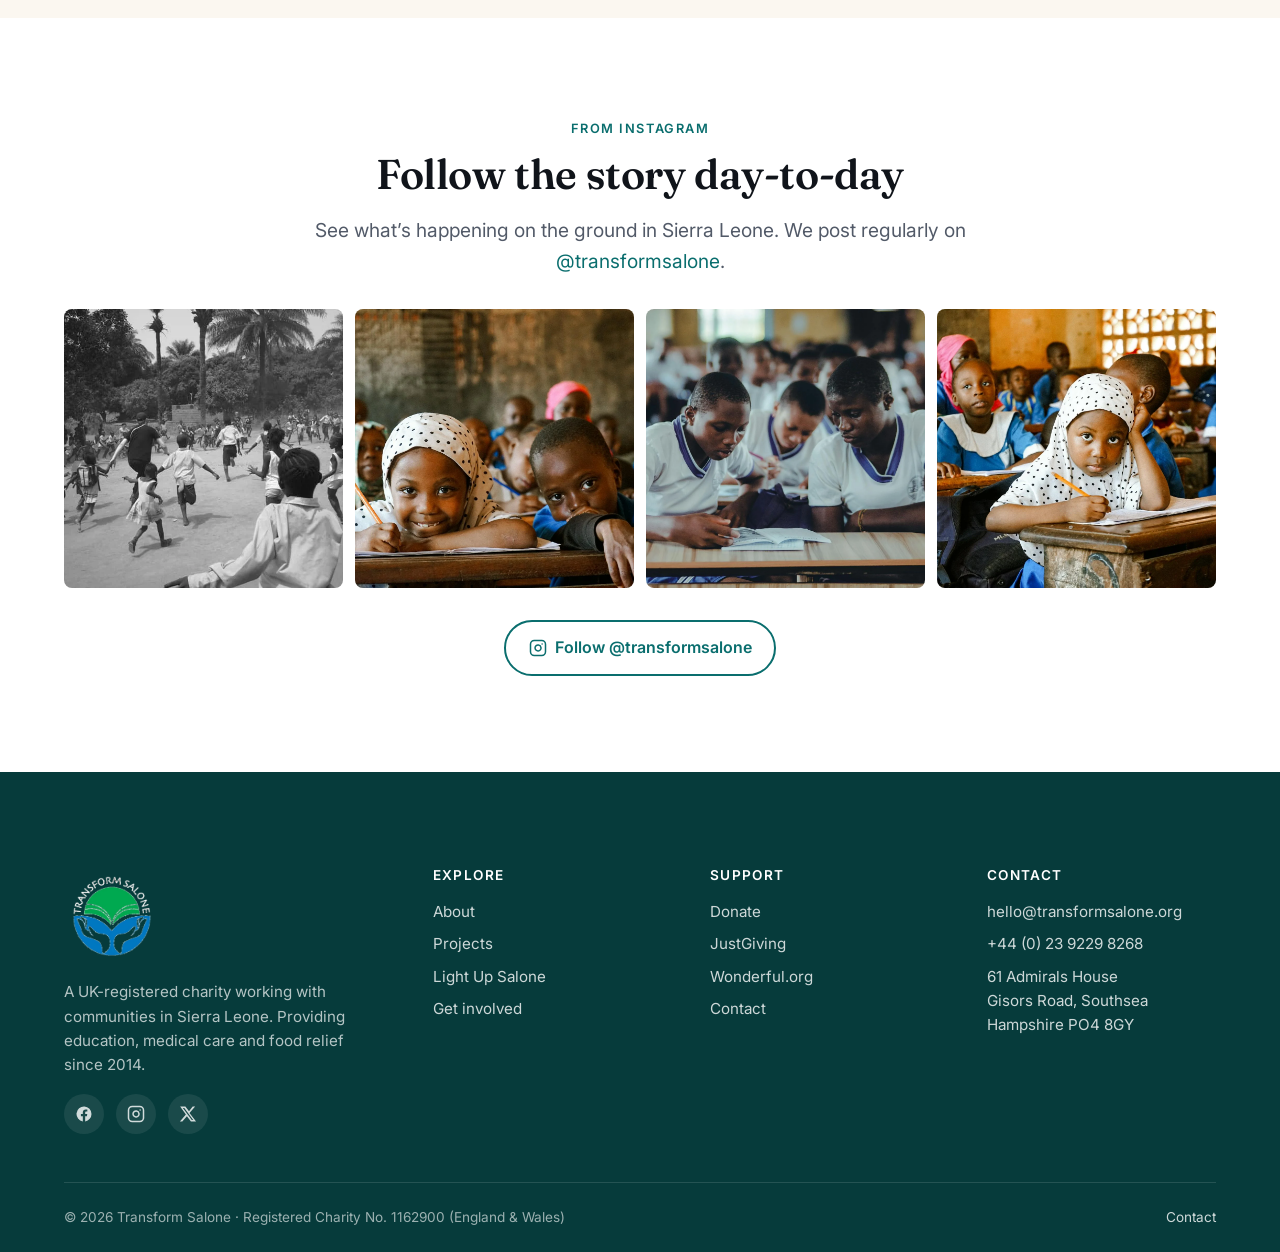
==== commit bd7bb71b: "Wire LightWidget Instagram embed with fallback grid Add a LightWidget iframe placeholder and a small" ====
--- a/index.html
+++ b/index.html
@@ -183,14 +183,35 @@
         </div>
 
         <!--
-          To show a live Instagram feed, sign up for a free widget service and
-          paste its embed snippet below in place of the static grid:
-            - LightWidget:  https://lightwidget.com
-            - SnapWidget:   https://snapwidget.com
-            - Elfsight:     https://elfsight.com/instagram-feed-widget
-          Each of these works on static sites / GitHub Pages.
+          LIVE INSTAGRAM FEED (LightWidget)
+          ---------------------------------
+          To activate the live feed:
+          1. Go to https://lightwidget.com, create a free account.
+          2. Connect the @transformsalone Instagram account.
+          3. Create a new widget: choose the 4-column grid, square tiles,
+             and set background to transparent so it blends with the page.
+          4. LightWidget will give you an iframe URL that looks like
+             https://cdn.lightwidget.com/widgets/<your-widget-id>.html
+          5. Replace the `data-src` value on the iframe below with that URL.
+          6. Delete or comment out the "ig-fallback" grid underneath; it's
+             only there so the page never looks broken before the widget is
+             wired in.
         -->
-        <div class="ig-grid">
+        <div class="ig-embed">
+          <iframe
+            class="lightwidget-widget"
+            src="about:blank"
+            data-src="https://cdn.lightwidget.com/widgets/REPLACE_WITH_WIDGET_ID.html"
+            scrolling="no"
+            allowtransparency="true"
+            allow="encrypted-media"
+            title="Transform Salone on Instagram"
+            loading="lazy"
+          ></iframe>
+        </div>
+
+        <!-- Fallback: shown until the LightWidget iframe src above is set. -->
+        <div class="ig-grid ig-fallback">
           <a class="ig-tile" href="https://www.instagram.com/transformsalone/" rel="noopener" target="_blank" aria-label="Instagram post">
             <img src="assets/images/classroom-hero.webp" alt="Students with hands raised during a lesson under a mango tree" loading="lazy" />
           </a>
--- a/css/styles.css
+++ b/css/styles.css
@@ -704,6 +704,19 @@
 .ig-tile:hover img { transform: scale(1.06); }
 .ig-tile:hover::after { opacity: 1; }
 
+.ig-embed {
+  width: 100%;
+  max-width: 1040px;
+  margin: 0 auto;
+}
+.ig-embed iframe.lightwidget-widget {
+  width: 100%;
+  border: 0;
+  overflow: hidden;
+  display: block;
+  background: transparent;
+}
+
 /* --- Donate logo strip --------------------------------------------------- */
 .logo-strip {
   padding: var(--space-6) 0;
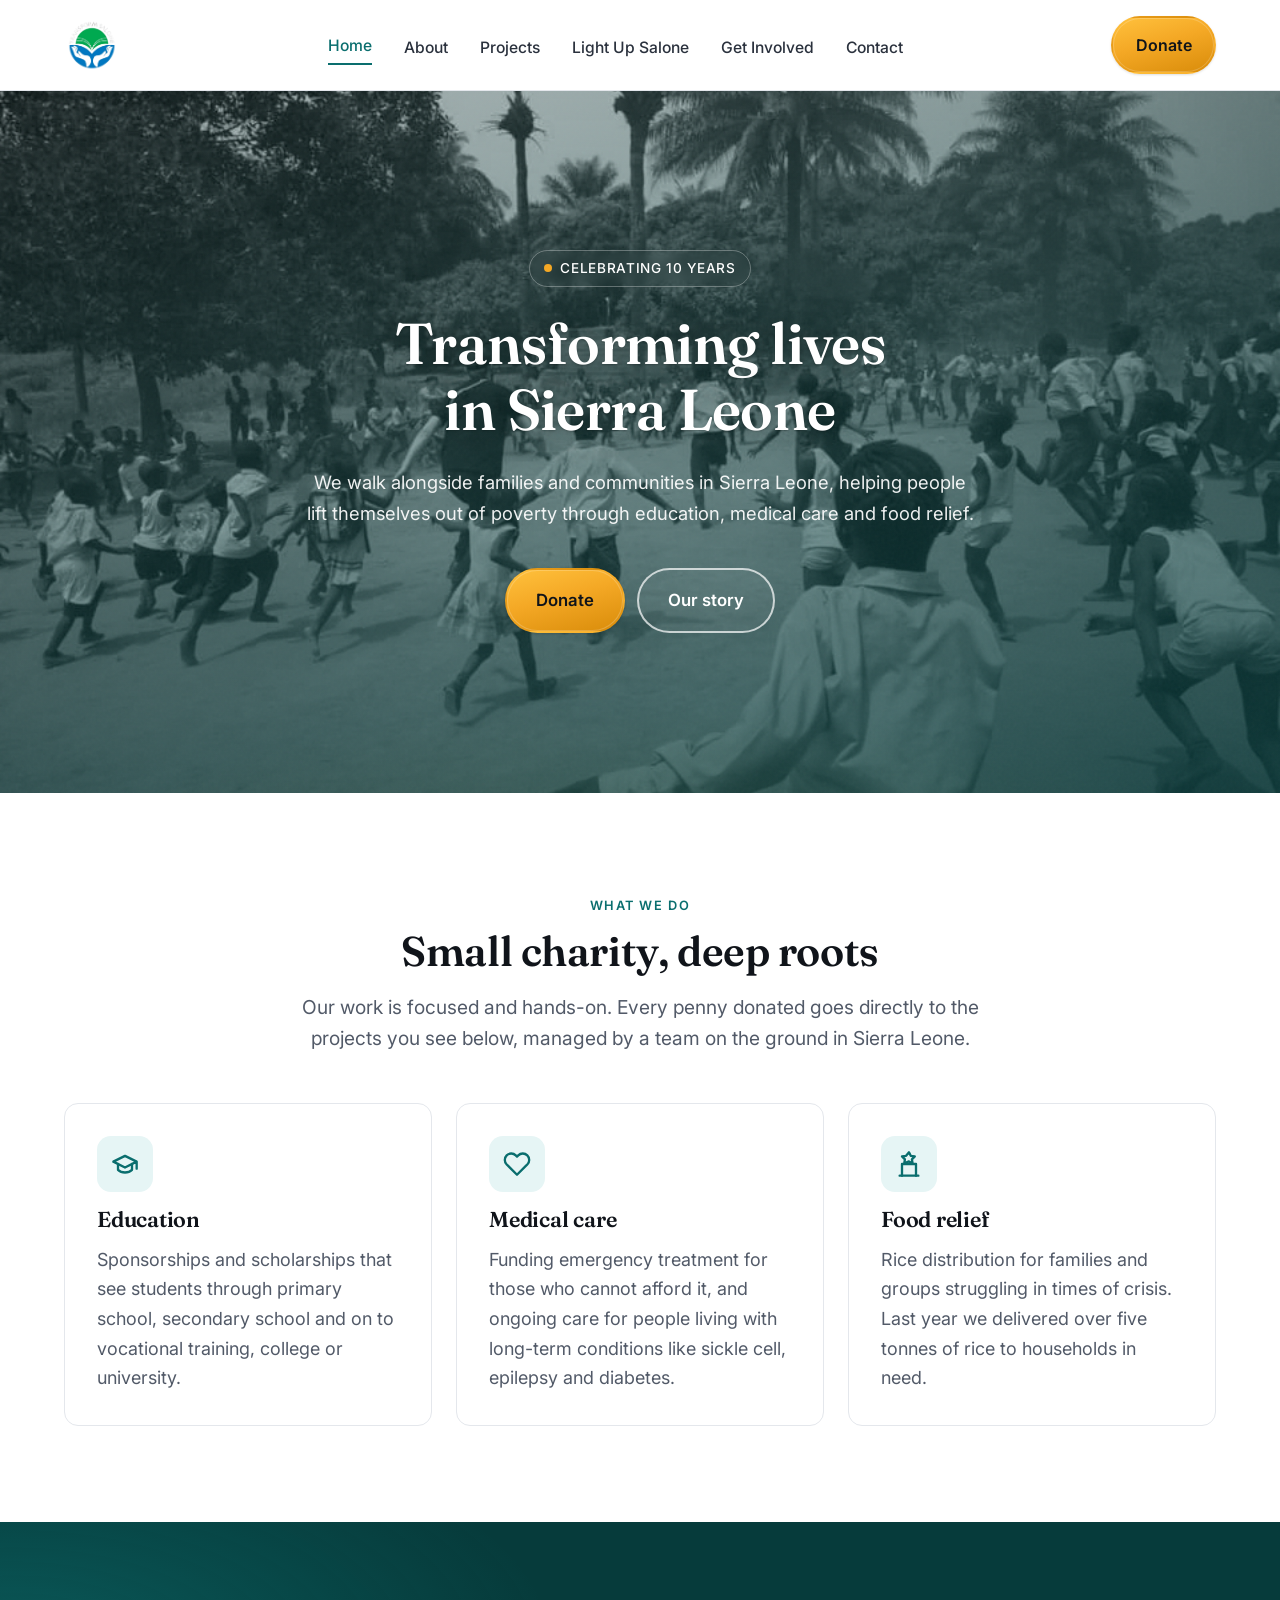
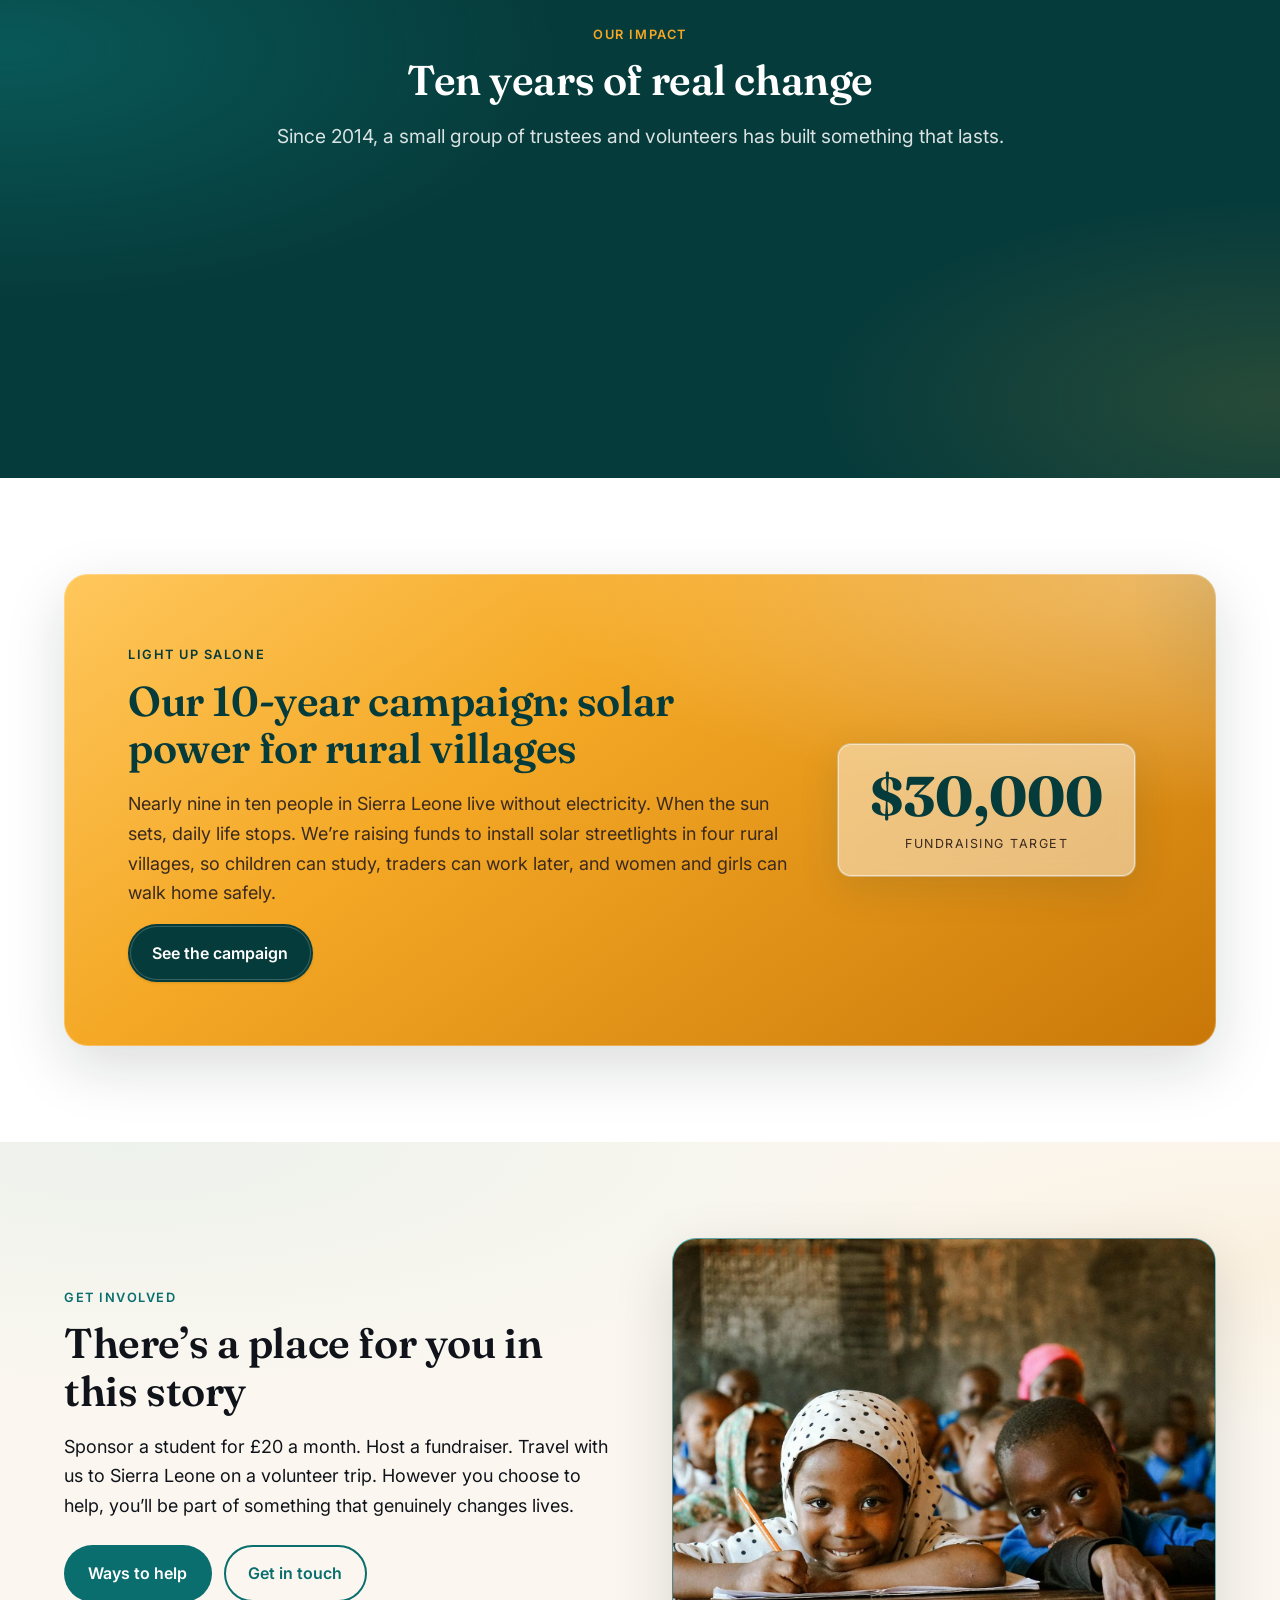
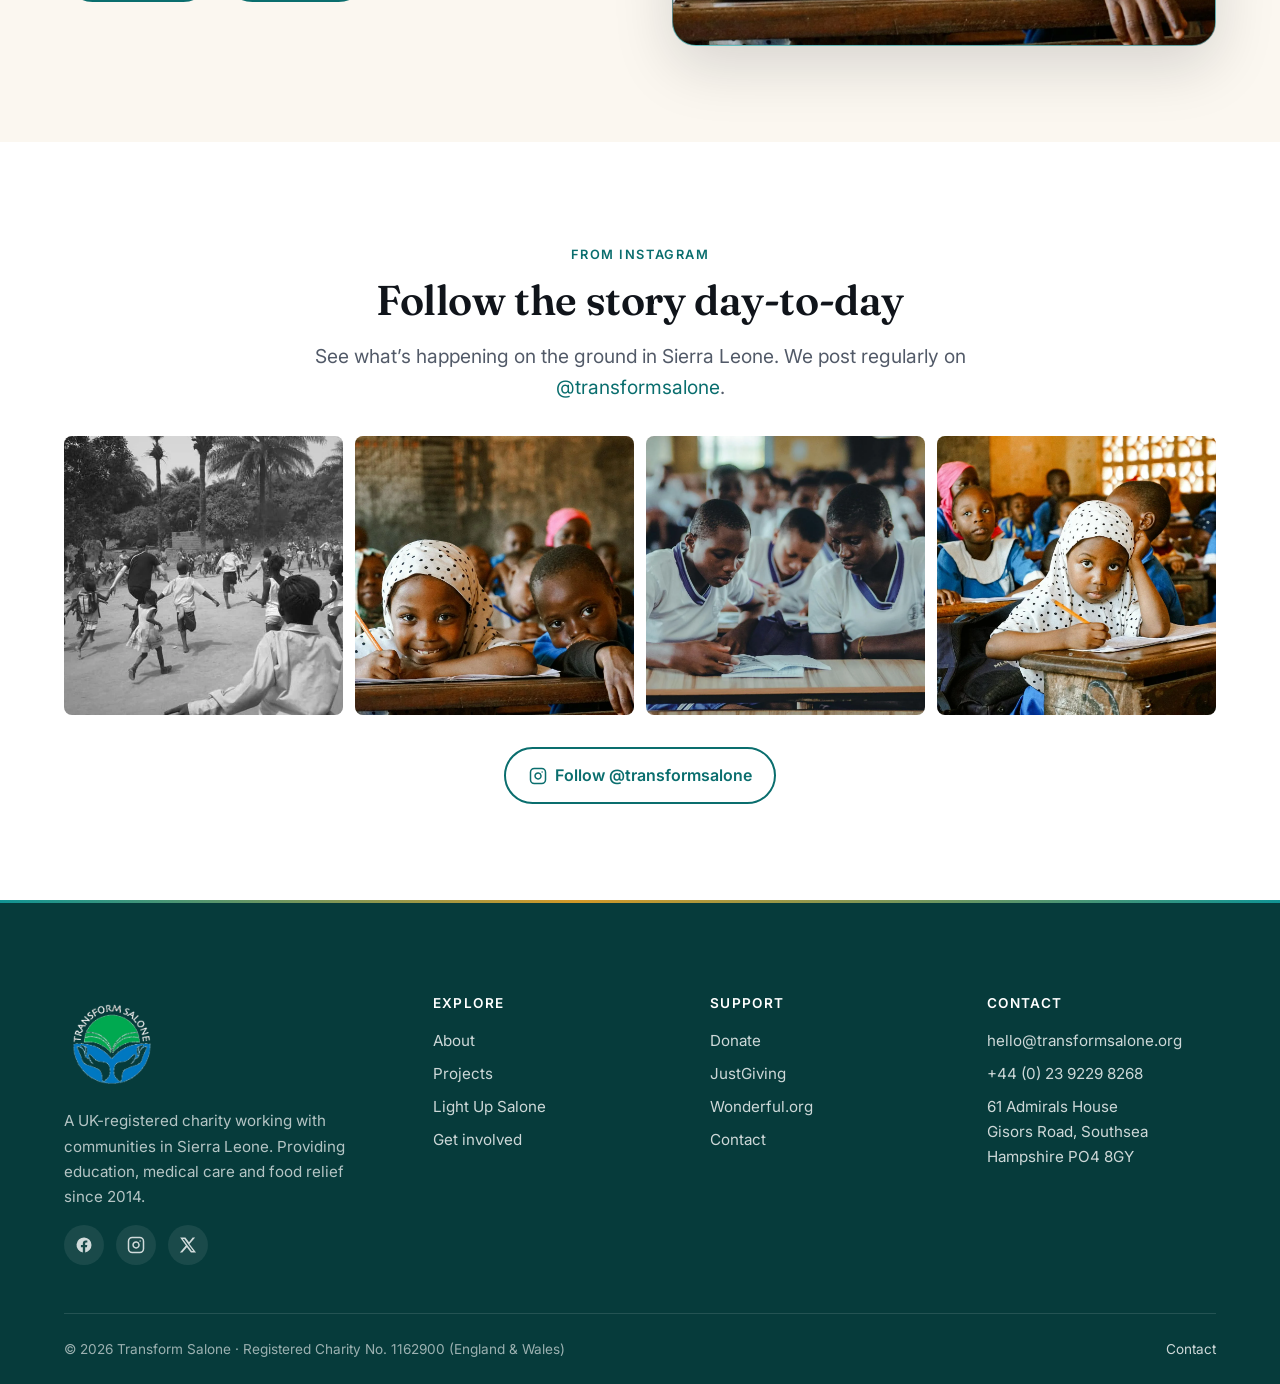
==== commit 27aa7a61: "Modern design pass: scroll-driven reveals, hero depth, glass stats, header UX Made-with: Cursor" ====
--- a/index.html
+++ b/index.html
@@ -72,7 +72,7 @@
     <!-- ================= What we do ================= -->
     <section class="section">
       <div class="container">
-        <div class="text-center" style="max-width: 720px; margin: 0 auto var(--space-7);">
+        <div class="section-intro">
           <span class="eyebrow">What we do</span>
           <h2>Small charity, deep roots</h2>
           <p class="lead mx-auto">Our work is focused and hands-on. Every penny donated goes directly to the projects you see below, managed by a team on the ground in Sierra Leone.</p>
@@ -145,9 +145,11 @@
             <p>Nearly nine in ten people in Sierra Leone live without electricity. When the sun sets, daily life stops. We&rsquo;re raising funds to install solar streetlights in four rural villages, so children can study, traders can work later, and women and girls can walk home safely.</p>
             <a class="btn btn-primary" href="solar.html">See the campaign</a>
           </div>
-          <div style="text-align: center;">
-            <div style="font-family: var(--font-display); font-size: 3.5rem; font-weight: 600; line-height: 1; color: var(--primary-dark);">$30,000</div>
-            <div style="font-size: .85rem; text-transform: uppercase; letter-spacing: .1em; color: var(--earth-800); margin-top: .5rem;">Fundraising target</div>
+          <div class="solar-banner__aside">
+            <div class="solar-stat">
+              <span class="solar-stat__value">$30,000</span>
+              <span class="solar-stat__label">Fundraising target</span>
+            </div>
           </div>
         </div>
       </div>
@@ -161,7 +163,7 @@
             <span class="eyebrow">Get involved</span>
             <h2>There&rsquo;s a place for you in this story</h2>
             <p>Sponsor a student for £20 a month. Host a fundraiser. Travel with us to Sierra Leone on a volunteer trip. However you choose to help, you&rsquo;ll be part of something that genuinely changes lives.</p>
-            <div style="display: flex; gap: var(--space-3); flex-wrap: wrap; margin-top: var(--space-5);">
+            <div class="split-actions">
               <a class="btn btn-secondary" href="get-involved.html">Ways to help</a>
               <a class="btn btn-outline" href="contact.html">Get in touch</a>
             </div>
@@ -176,7 +178,7 @@
     <!-- ================= Instagram ================= -->
     <section class="section">
       <div class="container">
-        <div class="text-center" style="max-width: 680px; margin: 0 auto var(--space-6);">
+        <div class="section-intro section-intro--narrow">
           <span class="eyebrow">From Instagram</span>
           <h2>Follow the story day&#8209;to&#8209;day</h2>
           <p class="lead mx-auto">See what&rsquo;s happening on the ground in Sierra Leone. We post regularly on <a href="https://www.instagram.com/transformsalone/" rel="noopener" target="_blank">@transformsalone</a>.</p>
--- a/css/styles.css
+++ b/css/styles.css
@@ -54,25 +54,36 @@
   --space-9: 6rem;
 
   /* Layout */
-  --container: 1200px;
+  --container: min(1200px, 94vw);
   --radius: 14px;
   --radius-sm: 8px;
   --radius-lg: 24px;
   --shadow-sm: 0 1px 2px rgba(16, 20, 26, .06), 0 1px 3px rgba(16, 20, 26, .08);
   --shadow:    0 8px 24px rgba(16, 20, 26, .08);
   --shadow-lg: 0 20px 60px rgba(16, 20, 26, .15);
+  --shadow-glow: 0 0 0 1px rgba(255, 255, 255, .06) inset, 0 24px 80px rgba(6, 59, 59, .35);
 
   --transition: 200ms cubic-bezier(.2, .8, .2, 1);
+  --ease-out: cubic-bezier(.16, 1, .3, 1);
+  --ease-spring: cubic-bezier(.34, 1.2, .64, 1);
+  --header-scroll-threshold: 12px;
 }
 
 /* --- Reset --------------------------------------------------------------- */
 *, *::before, *::after { box-sizing: border-box; }
-html { -webkit-text-size-adjust: 100%; scroll-behavior: smooth; }
+html {
+  -webkit-text-size-adjust: 100%;
+  scroll-behavior: smooth;
+  scroll-padding-top: 5.5rem;
+}
+@media (prefers-reduced-motion: reduce) {
+  html { scroll-behavior: auto; }
+}
 body {
   margin: 0;
   font-family: var(--font-sans);
-  font-size: 17px;
-  line-height: 1.6;
+  font-size: clamp(16px, 0.45vw + 15px, 18px);
+  line-height: 1.65;
   color: var(--text);
   background: var(--bg);
   -webkit-font-smoothing: antialiased;
@@ -81,6 +92,19 @@
 img, svg, video { max-width: 100%; display: block; height: auto; }
 a { color: var(--primary); text-decoration: none; transition: color var(--transition); }
 a:hover { color: var(--primary-dark); }
+a:focus-visible,
+button:focus-visible {
+  outline: 2px solid var(--primary);
+  outline-offset: 3px;
+}
+.btn:focus-visible {
+  outline: 2px solid var(--primary-dark);
+  outline-offset: 3px;
+}
+.hero .btn-primary:focus-visible,
+.section-dark .btn-primary:focus-visible {
+  outline-color: var(--sun-500);
+}
 button { font: inherit; cursor: pointer; border: 0; background: none; color: inherit; }
 h1, h2, h3, h4 {
   font-family: var(--font-display);
@@ -114,8 +138,33 @@
 
 .section { padding: var(--space-9) 0; }
 .section-sm { padding: var(--space-8) 0; }
-.section-alt { background: var(--bg-alt); }
-.section-dark { background: var(--primary-dark); color: var(--white); }
+.section-alt {
+  background:
+    radial-gradient(120% 80% at 10% 0%, rgba(18, 163, 163, .06) 0%, transparent 55%),
+    radial-gradient(90% 60% at 100% 20%, rgba(244, 168, 37, .08) 0%, transparent 50%),
+    var(--bg-alt);
+}
+.section-dark {
+  position: relative;
+  background: var(--primary-dark);
+  color: var(--white);
+  overflow: hidden;
+}
+.section-dark::before {
+  content: "";
+  position: absolute;
+  inset: -40% -20%;
+  background:
+    radial-gradient(ellipse 55% 45% at 15% 35%, rgba(18, 163, 163, .28) 0%, transparent 55%),
+    radial-gradient(ellipse 50% 40% at 85% 70%, rgba(244, 168, 37, .14) 0%, transparent 50%),
+    radial-gradient(ellipse 40% 35% at 50% 100%, rgba(255, 255, 255, .04) 0%, transparent 45%);
+  pointer-events: none;
+  z-index: 0;
+}
+.section-dark > .container {
+  position: relative;
+  z-index: 1;
+}
 .section-dark h1, .section-dark h2, .section-dark h3 { color: var(--white); }
 
 .eyebrow {
@@ -157,11 +206,15 @@
 }
 .btn:hover { transform: translateY(-1px); }
 .btn-primary {
-  background: var(--accent);
+  background: linear-gradient(165deg, #ffc13d 0%, var(--accent) 45%, var(--accent-dark) 100%);
   color: var(--ink-900);
-  box-shadow: var(--shadow-sm);
-}
-.btn-primary:hover { background: var(--accent-dark); color: var(--white); box-shadow: var(--shadow); }
+  box-shadow: var(--shadow-sm), 0 0 0 1px rgba(255, 255, 255, .2) inset;
+}
+.btn-primary:hover {
+  background: linear-gradient(165deg, var(--accent) 0%, var(--accent-dark) 100%);
+  color: var(--white);
+  box-shadow: var(--shadow), 0 0 0 1px rgba(255, 255, 255, .12) inset;
+}
 .btn-secondary {
   background: var(--primary);
   color: var(--white);
@@ -173,8 +226,20 @@
   border-color: currentColor;
 }
 .btn-outline:hover { background: var(--primary); color: var(--white); }
-.section-dark .btn-outline { color: var(--white); }
-.section-dark .btn-outline:hover { background: var(--white); color: var(--primary-dark); }
+.section-dark .btn-outline,
+.hero .btn-outline,
+.cta-banner .btn-outline {
+  color: var(--white);
+  border-color: rgba(255, 255, 255, .7);
+  background: rgba(255, 255, 255, .05);
+}
+.section-dark .btn-outline:hover,
+.hero .btn-outline:hover,
+.cta-banner .btn-outline:hover {
+  background: var(--white);
+  color: var(--primary-dark);
+  border-color: var(--white);
+}
 .btn-lg { padding: 1.05rem 1.8rem; font-size: 1.05rem; }
 
 /* --- Header / navigation ------------------------------------------------- */
@@ -182,10 +247,19 @@
   position: sticky;
   top: 0;
   z-index: 100;
-  background: rgba(255, 255, 255, 0.92);
-  backdrop-filter: saturate(180%) blur(14px);
-  -webkit-backdrop-filter: saturate(180%) blur(14px);
+  background: rgba(255, 255, 255, 0.88);
+  backdrop-filter: saturate(180%) blur(16px);
+  -webkit-backdrop-filter: saturate(180%) blur(16px);
   border-bottom: 1px solid var(--border);
+  transition:
+    background 0.45s var(--ease-out),
+    box-shadow 0.45s var(--ease-out),
+    border-color 0.45s var(--ease-out);
+}
+.site-header.is-scrolled {
+  background: rgba(255, 255, 255, 0.96);
+  border-bottom-color: rgba(16, 20, 26, .06);
+  box-shadow: 0 1px 0 rgba(255, 255, 255, .8) inset, 0 12px 40px rgba(6, 59, 59, .08);
 }
 .nav {
   display: flex;
@@ -302,8 +376,18 @@
   content: "";
   position: absolute; inset: 0;
   background:
-    linear-gradient(180deg, rgba(6, 59, 59, 0.35) 0%, rgba(6, 59, 59, 0.65) 100%);
+    linear-gradient(165deg, rgba(6, 59, 59, 0.2) 0%, rgba(6, 59, 59, 0.45) 42%, rgba(6, 59, 59, 0.78) 100%),
+    radial-gradient(ellipse 90% 60% at 50% 120%, rgba(244, 168, 37, .18) 0%, transparent 55%);
   z-index: -1;
+}
+.hero::after {
+  content: "";
+  position: absolute;
+  inset: 0;
+  opacity: 0.035;
+  z-index: -1;
+  pointer-events: none;
+  background-image: url("data:image/svg+xml,%3Csvg viewBox='0 0 256 256' xmlns='http://www.w3.org/2000/svg'%3E%3Cfilter id='n'%3E%3CfeTurbulence type='fractalNoise' baseFrequency='0.85' numOctaves='4' stitchTiles='stitch'/%3E%3C/filter%3E%3Crect width='100%25' height='100%25' filter='url(%23n)'/%3E%3C/svg%3E");
 }
 .hero-bg {
   position: absolute; inset: 0;
@@ -312,28 +396,48 @@
   background-color: #063b3b;
   z-index: -2;
   opacity: 1;
+  transform-origin: center center;
+}
+@media (prefers-reduced-motion: no-preference) {
+  .hero-bg {
+    animation: hero-drift 28s ease-in-out infinite alternate;
+  }
+}
+@keyframes hero-drift {
+  0%   { transform: scale(1) translate(0, 0); }
+  100% { transform: scale(1.07) translate(0.8%, -0.5%); }
 }
 .hero-content {
-  padding: var(--space-9) var(--space-5);
+  padding: var(--space-8) var(--space-5);
   max-width: 820px;
   text-align: center;
+  display: flex;
+  flex-direction: column;
+  align-items: center;
+}
+.hero .eyebrow {
+  color: var(--sun-500);
+  margin-bottom: var(--space-4);
 }
 .hero h1 {
   color: var(--white);
   margin-bottom: var(--space-5);
   text-wrap: balance;
+  text-shadow: 0 2px 48px rgba(0, 0, 0, .35), 0 1px 2px rgba(0, 0, 0, .2);
 }
 .hero p {
-  font-size: 1.2rem;
-  color: rgba(255,255,255,.9);
+  font-size: 1.15rem;
+  color: rgba(255,255,255,.92);
   margin-bottom: var(--space-6);
   text-wrap: balance;
+  max-width: 62ch;
 }
 .hero-cta {
   display: flex;
   flex-wrap: wrap;
   gap: var(--space-3);
   justify-content: center;
+  margin-top: var(--space-2);
 }
 .hero-tag {
   display: inline-flex;
@@ -362,14 +466,29 @@
   70%  { box-shadow: 0 0 0 12px rgba(244, 168, 37, 0); }
   100% { box-shadow: 0 0 0 0 rgba(244, 168, 37, 0); }
 }
-
-/* Page hero (smaller) */
+@media (prefers-reduced-motion: reduce) {
+  .hero-tag::before { animation: none; }
+}
+
+/* Page hero (smaller than the home hero but still has breathing room) */
 .page-hero {
-  min-height: 40vh;
-  padding: var(--space-9) 0 var(--space-7);
-}
-.page-hero h1 { margin-bottom: var(--space-3); }
+  min-height: 58vh;
+}
+.page-hero .hero-content {
+  padding: var(--space-9) var(--space-5);
+}
+.page-hero h1 { margin-bottom: var(--space-5); }
 .page-hero p { margin: 0 auto; max-width: 62ch; }
+
+/* Tighter vertical rhythm on short mobile viewports */
+@media (max-width: 700px) {
+  .hero { min-height: 68vh; }
+  .page-hero { min-height: 52vh; }
+  .hero-content { padding: var(--space-7) var(--space-5); }
+  .page-hero .hero-content { padding: var(--space-8) var(--space-5); }
+  .hero h1 { margin-bottom: var(--space-4); }
+  .hero p { margin-bottom: var(--space-5); }
+}
 
 /* --- Cards --------------------------------------------------------------- */
 .grid {
@@ -386,16 +505,37 @@
 }
 
 .card {
+  position: relative;
   background: var(--surface);
   border: 1px solid var(--border);
   border-radius: var(--radius);
   padding: var(--space-6);
-  transition: transform var(--transition), box-shadow var(--transition), border-color var(--transition);
+  overflow: hidden;
+  transition:
+    transform 0.5s var(--ease-out),
+    box-shadow 0.5s var(--ease-out),
+    border-color 0.5s var(--ease-out);
+}
+.card::before {
+  content: "";
+  position: absolute;
+  top: 0;
+  left: 0;
+  right: 0;
+  height: 3px;
+  background: linear-gradient(90deg, var(--teal-500), var(--sun-500));
+  transform: scaleX(0);
+  transform-origin: left;
+  transition: transform 0.5s var(--ease-out);
+}
+.card:hover::before,
+.card:focus-within::before {
+  transform: scaleX(1);
 }
 .card:hover {
-  transform: translateY(-3px);
-  box-shadow: var(--shadow);
-  border-color: transparent;
+  transform: translateY(-4px);
+  box-shadow: var(--shadow-lg);
+  border-color: rgba(18, 163, 163, .2);
 }
 .card .icon {
   width: 56px;
@@ -443,7 +583,22 @@
 @media (min-width: 780px) {
   .stats { grid-template-columns: repeat(4, 1fr); }
 }
-.stat { text-align: center; }
+.stat {
+  text-align: center;
+  padding: var(--space-6) var(--space-4);
+  border-radius: var(--radius);
+  background: rgba(255, 255, 255, .07);
+  border: 1px solid rgba(255, 255, 255, .12);
+  box-shadow: var(--shadow-glow);
+  backdrop-filter: blur(10px);
+  -webkit-backdrop-filter: blur(10px);
+  transition: transform 0.45s var(--ease-out), border-color 0.45s var(--ease-out), background 0.45s var(--ease-out);
+}
+.stat:hover {
+  transform: translateY(-2px);
+  background: rgba(255, 255, 255, .1);
+  border-color: rgba(255, 255, 255, .2);
+}
 .stat .num {
   font-family: var(--font-display);
   font-size: clamp(2.4rem, 5vw, 3.6rem);
@@ -458,6 +613,12 @@
   margin-top: var(--space-2);
   display: block;
 }
+.section-light .stat {
+  background: var(--surface);
+  border-color: var(--border);
+  box-shadow: var(--shadow);
+  backdrop-filter: none;
+}
 .section-light .stat .num { color: var(--primary); }
 .section-light .stat .label { color: var(--text-muted); }
 
@@ -477,10 +638,45 @@
   border-radius: var(--radius-lg);
   overflow: hidden;
   background: linear-gradient(135deg, var(--teal-500), var(--teal-900));
-  box-shadow: var(--shadow);
-  position: relative;
-}
-.split-media img { width: 100%; height: 100%; object-fit: cover; }
+  box-shadow: var(--shadow-lg);
+  position: relative;
+  border: 1px solid rgba(255, 255, 255, .35);
+}
+.split-media::before {
+  content: "";
+  position: absolute;
+  inset: 0;
+  z-index: 1;
+  pointer-events: none;
+  box-shadow: 0 0 0 1px rgba(6, 59, 59, .08) inset;
+  border-radius: inherit;
+}
+.split-media img {
+  width: 100%;
+  height: 100%;
+  object-fit: cover;
+  transition: transform 1s var(--ease-out);
+}
+.split:hover .split-media img {
+  transform: scale(1.04);
+}
+@media (prefers-reduced-motion: reduce) {
+  .split:hover .split-media img { transform: none; }
+}
+
+.split-actions {
+  display: flex;
+  gap: var(--space-3);
+  flex-wrap: wrap;
+  margin-top: var(--space-5);
+}
+
+.section-intro {
+  max-width: 720px;
+  margin: 0 auto var(--space-7);
+  text-align: center;
+}
+.section-intro--narrow { max-width: 680px; margin-bottom: var(--space-6); }
 
 /* --- Banner / CTA strip -------------------------------------------------- */
 .cta-banner {
@@ -508,11 +704,29 @@
   gap: var(--space-6);
   align-items: center;
   grid-template-columns: 1fr;
-  background: linear-gradient(135deg, #f4a825 0%, #d98c0a 100%);
+  position: relative;
+  overflow: hidden;
+  background:
+    radial-gradient(120% 100% at 100% 0%, rgba(255, 255, 255, .35) 0%, transparent 50%),
+    linear-gradient(145deg, #ffc75c 0%, #f4a825 38%, #c97808 100%);
   color: var(--ink-900);
   border-radius: var(--radius-lg);
   padding: var(--space-7) var(--space-6);
-  box-shadow: var(--shadow);
+  box-shadow: var(--shadow-lg), 0 0 0 1px rgba(255, 255, 255, .25) inset;
+}
+.solar-banner::after {
+  content: "";
+  position: absolute;
+  inset: -30% -20% auto auto;
+  width: min(55%, 320px);
+  aspect-ratio: 1;
+  border-radius: 50%;
+  background: radial-gradient(circle, rgba(6, 59, 59, .12) 0%, transparent 70%);
+  pointer-events: none;
+}
+.solar-banner > * {
+  position: relative;
+  z-index: 1;
 }
 @media (min-width: 780px) {
   .solar-banner { grid-template-columns: 2fr 1fr; padding: var(--space-8); }
@@ -522,6 +736,41 @@
 .solar-banner p { color: var(--earth-800); }
 .solar-banner .btn-primary { background: var(--primary-dark); color: var(--white); }
 .solar-banner .btn-primary:hover { background: var(--ink-900); color: var(--white); }
+
+.solar-banner__aside {
+  text-align: center;
+}
+.solar-stat {
+  display: inline-flex;
+  flex-direction: column;
+  align-items: center;
+  justify-content: center;
+  min-width: 10rem;
+  padding: var(--space-5) var(--space-6);
+  border-radius: var(--radius);
+  background: rgba(255, 255, 255, .45);
+  border: 1px solid rgba(6, 59, 59, .12);
+  box-shadow: 0 12px 40px rgba(6, 59, 59, .12), 0 0 0 1px rgba(255, 255, 255, .5) inset;
+  backdrop-filter: blur(8px);
+  -webkit-backdrop-filter: blur(8px);
+}
+.solar-stat__value {
+  font-family: var(--font-display);
+  font-size: clamp(2.5rem, 5vw, 3.5rem);
+  font-weight: 700;
+  line-height: 1;
+  color: var(--primary-dark);
+  font-variant-numeric: tabular-nums;
+}
+.solar-stat__label {
+  font-size: .78rem;
+  text-transform: uppercase;
+  letter-spacing: .12em;
+  color: var(--earth-800);
+  margin-top: var(--space-3);
+  max-width: 14rem;
+  line-height: 1.35;
+}
 
 /* --- Team grid ----------------------------------------------------------- */
 .team {
@@ -610,10 +859,23 @@
 
 /* --- Footer -------------------------------------------------------------- */
 .site-footer {
+  position: relative;
   background: var(--primary-dark);
   color: rgba(255,255,255,.8);
   padding: var(--space-9) 0 var(--space-5);
   font-size: .95rem;
+  box-shadow: 0 1px 0 rgba(255, 255, 255, .08) inset;
+}
+.site-footer::before {
+  content: "";
+  position: absolute;
+  top: 0;
+  left: 0;
+  right: 0;
+  height: 3px;
+  background: linear-gradient(90deg, var(--teal-500), var(--sun-500) 45%, var(--teal-500));
+  opacity: .85;
+  pointer-events: none;
 }
 .footer-grid {
   display: grid;
@@ -668,10 +930,46 @@
   .footer-bottom { flex-direction: row; justify-content: space-between; text-align: left; }
 }
 
-/* --- Utility: (legacy) reveal class is a no-op now ---------------------
-   Kept as a hook in case we want to reintroduce subtle entrance animations.
-*/
-.reveal { opacity: 1; transform: none; }
+/* --- Scroll-driven section reveals (view timeline; graceful degradation) */
+@keyframes reveal-in {
+  from {
+    opacity: 0;
+    transform: translateY(1.35rem);
+  }
+  to {
+    opacity: 1;
+    transform: none;
+  }
+}
+.reveal {
+  opacity: 1;
+  transform: none;
+}
+@media (prefers-reduced-motion: no-preference) {
+  @supports (animation-timeline: view()) {
+    .reveal {
+      opacity: 0;
+      animation: reveal-in linear both;
+      animation-timeline: view(block);
+      animation-range: entry 0% entry 52%;
+    }
+    .grid-3 .reveal:nth-child(1) { animation-range: entry 0% entry 50%; }
+    .grid-3 .reveal:nth-child(2) { animation-range: entry 7% entry 54%; }
+    .grid-3 .reveal:nth-child(3) { animation-range: entry 14% entry 58%; }
+    .stats .reveal:nth-child(1) { animation-range: entry 0% entry 48%; }
+    .stats .reveal:nth-child(2) { animation-range: entry 5% entry 52%; }
+    .stats .reveal:nth-child(3) { animation-range: entry 10% entry 56%; }
+    .stats .reveal:nth-child(4) { animation-range: entry 15% entry 60%; }
+    .solar-banner.reveal { animation-range: entry 0% entry 45%; }
+  }
+}
+@media (prefers-reduced-motion: reduce) {
+  .reveal {
+    animation: none !important;
+    opacity: 1 !important;
+    transform: none !important;
+  }
+}
 
 /* --- Instagram feed grid ------------------------------------------------ */
 .ig-grid {
@@ -708,6 +1006,9 @@
   width: 100%;
   max-width: 1040px;
   margin: 0 auto;
+  border-radius: var(--radius);
+  overflow: hidden;
+  box-shadow: var(--shadow);
 }
 .ig-embed iframe.lightwidget-widget {
   width: 100%;
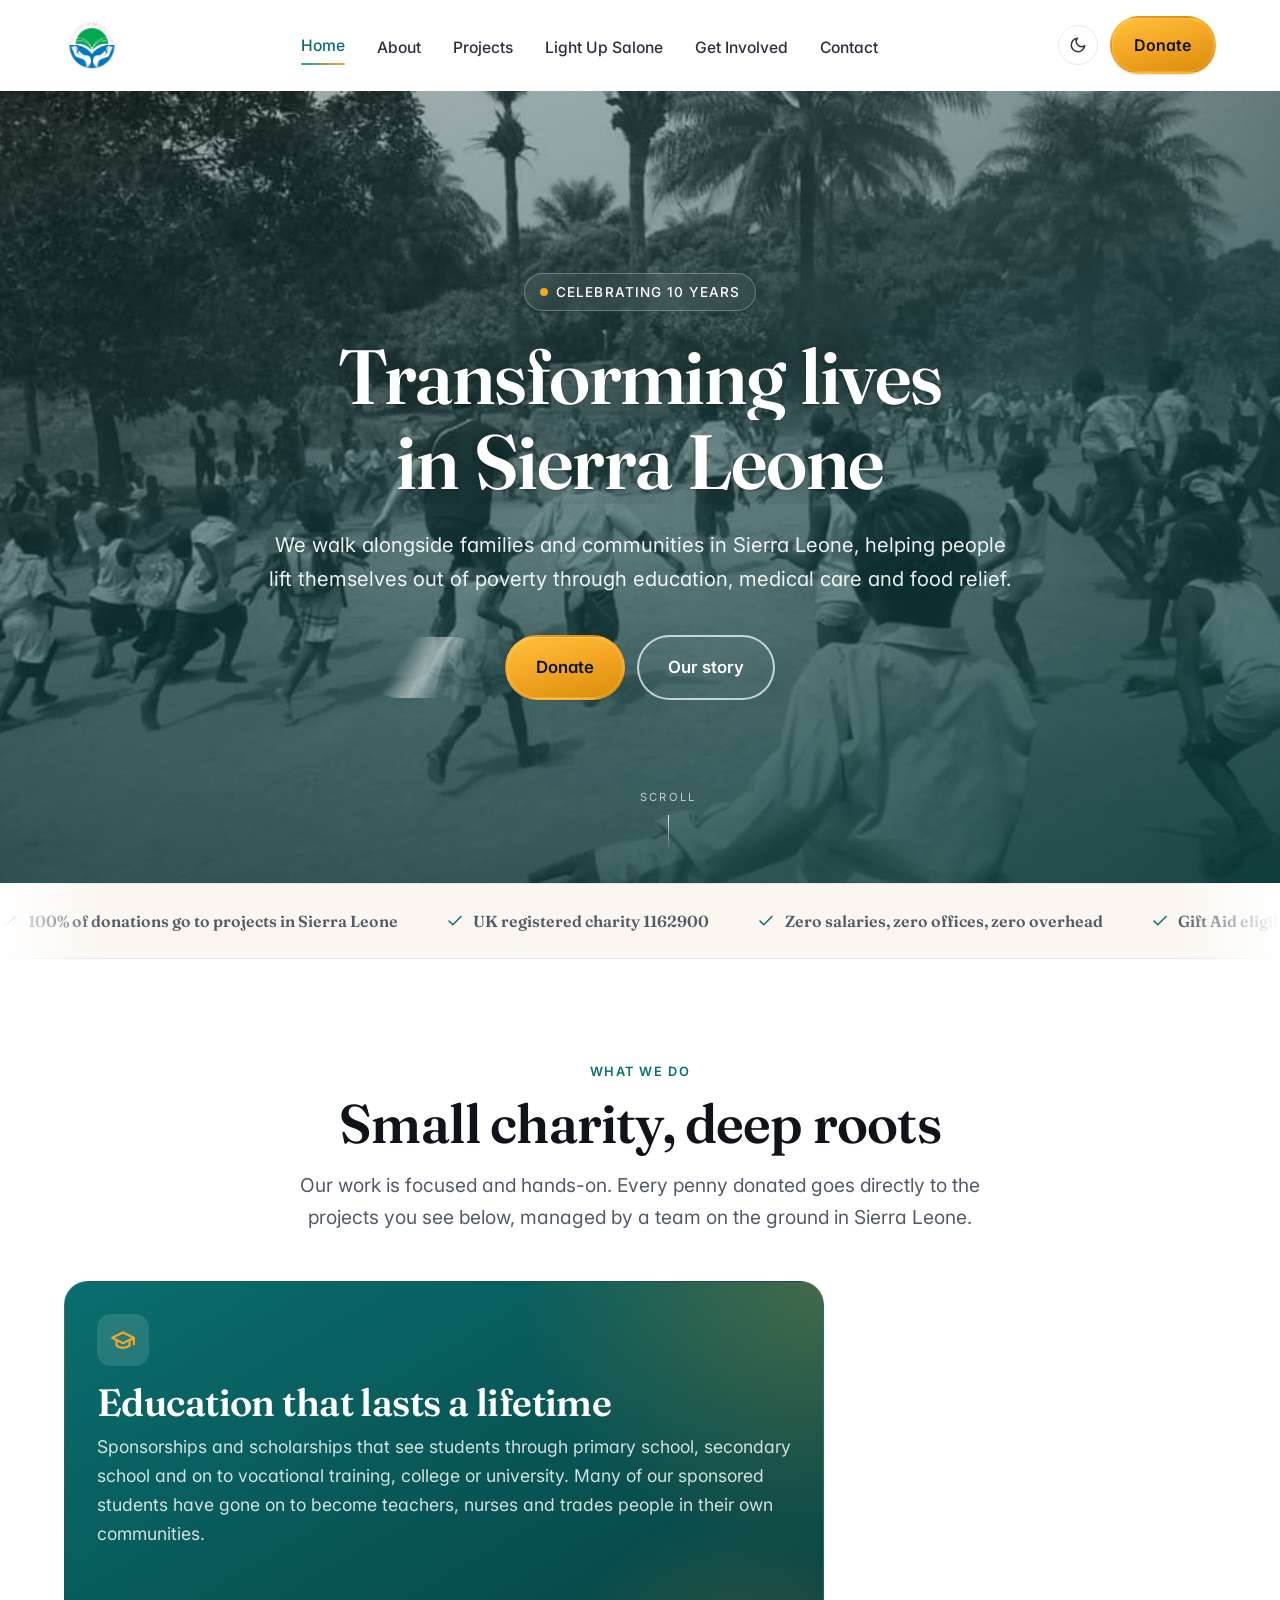
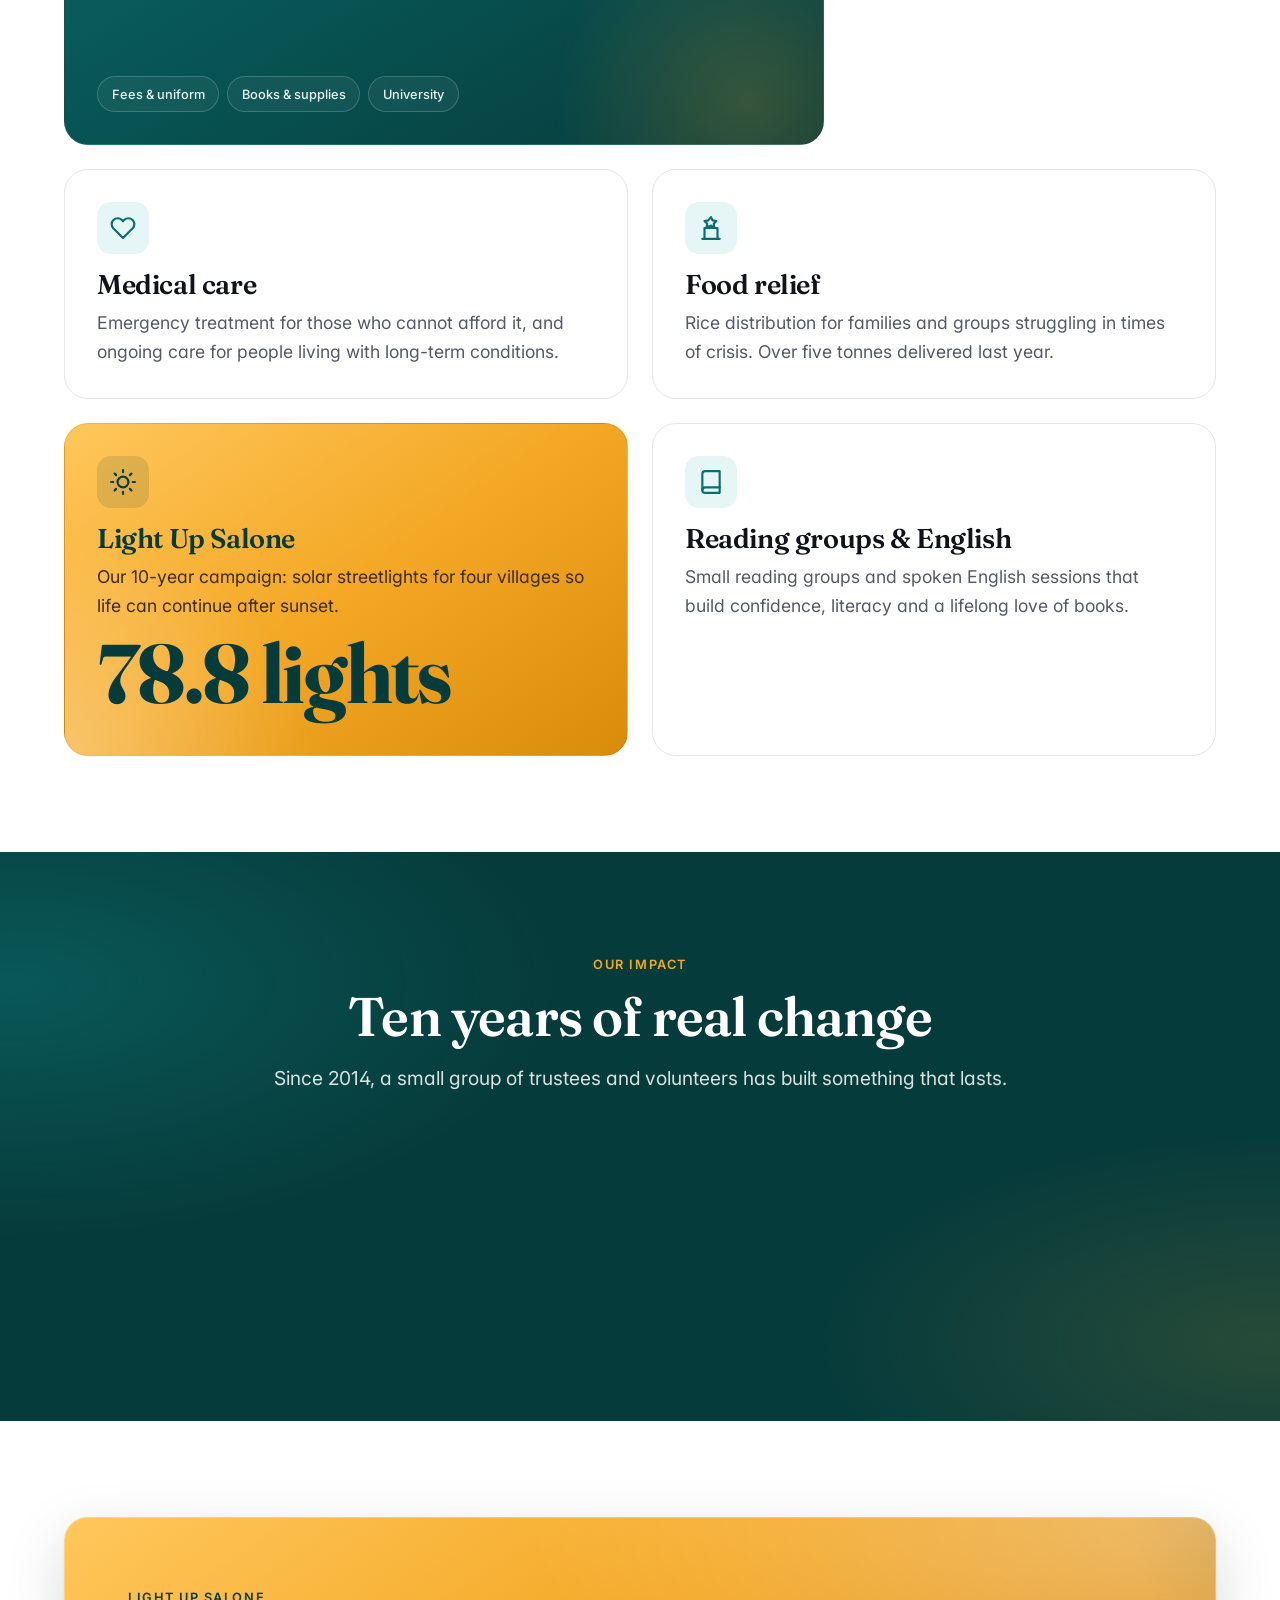
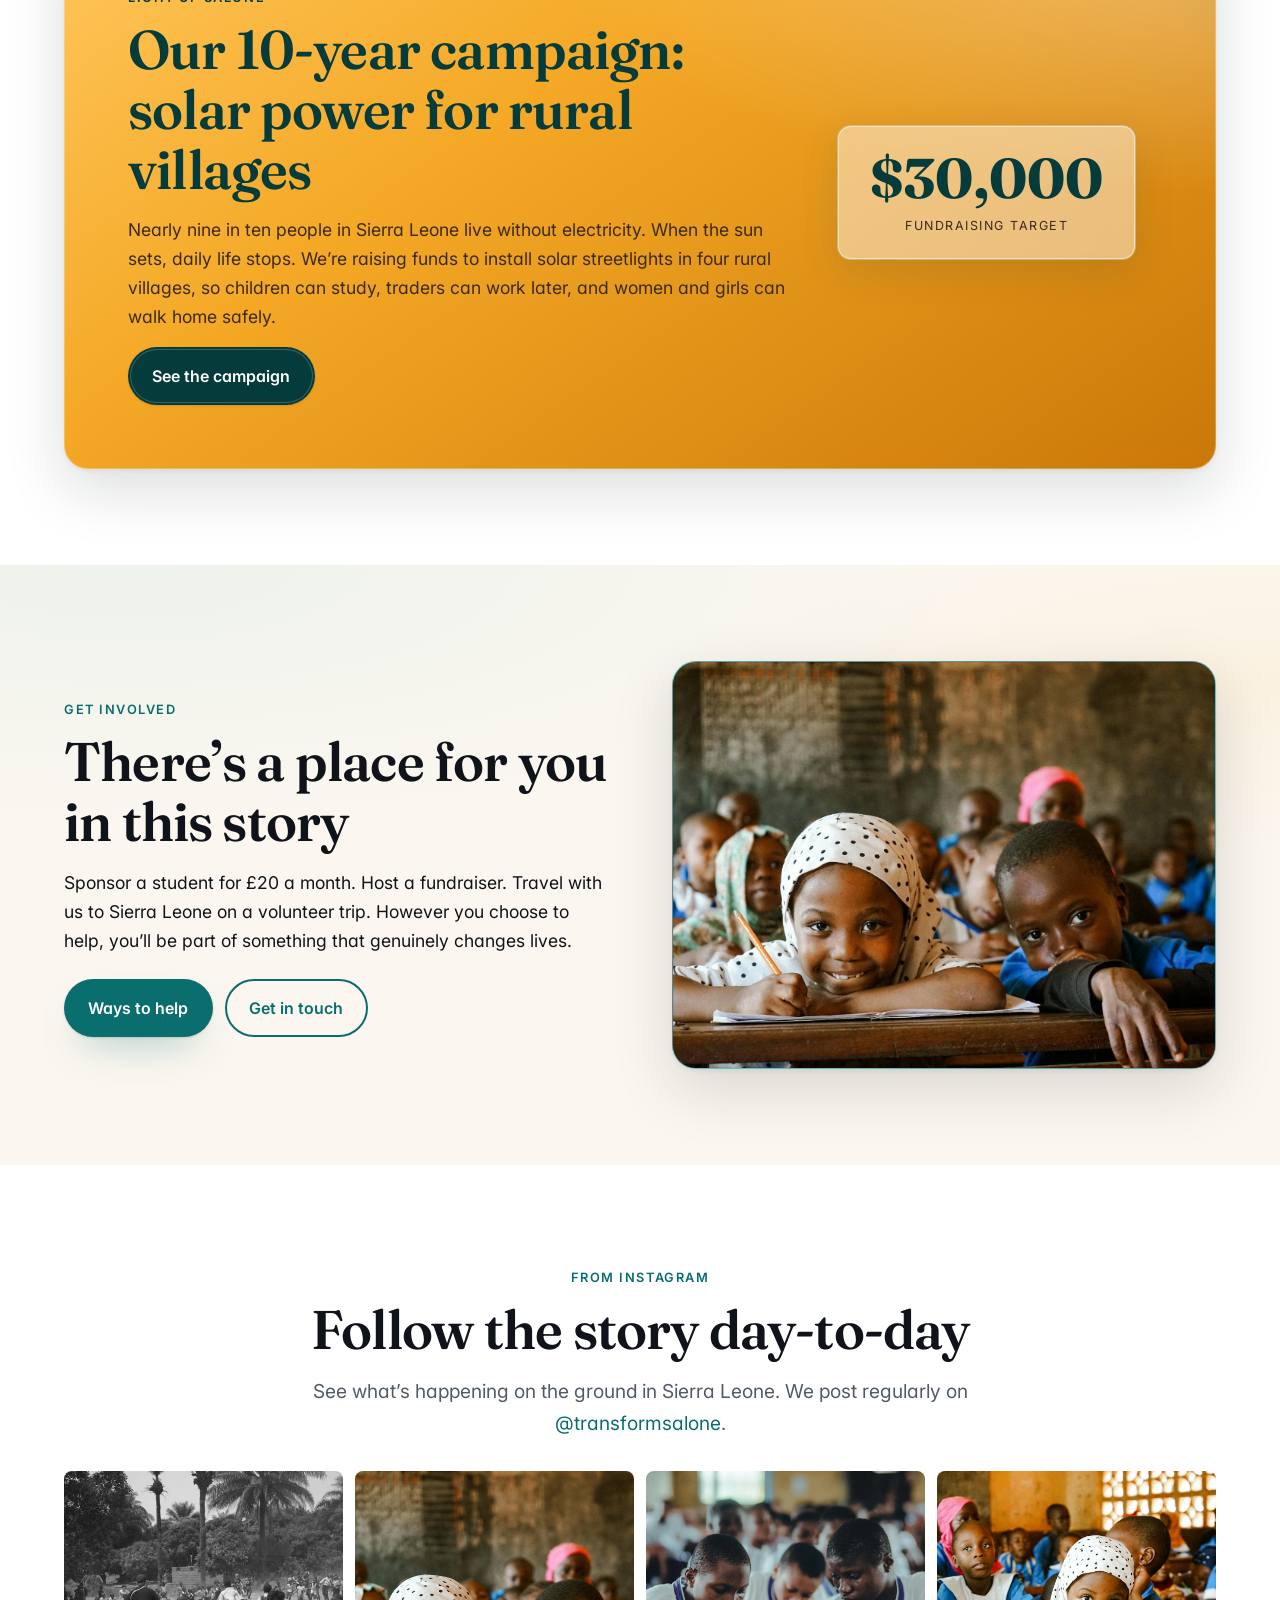
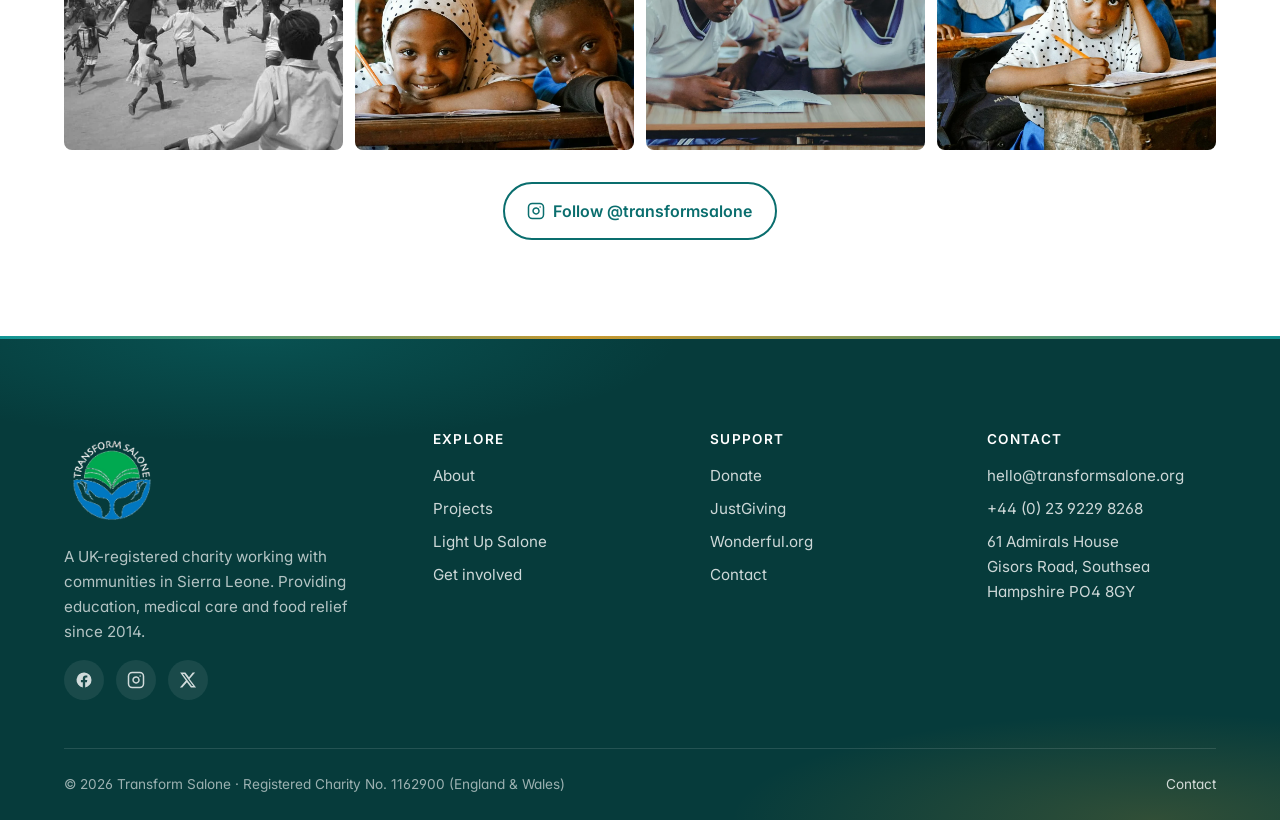
==== commit 76d48437: "Modern design system overhaul: bento, scrollytelling, dark mode - CSS cascade layers (reset, tokens," ====
--- a/index.html
+++ b/index.html
@@ -5,7 +5,8 @@
   <meta name="viewport" content="width=device-width, initial-scale=1" />
   <title>Transform Salone | Transforming lives in Sierra Leone</title>
   <meta name="description" content="Transform Salone is a UK-registered charity working alongside communities in Sierra Leone, providing education, medical care and food relief." />
-  <meta name="theme-color" content="#063b3b" />
+  <meta name="theme-color" content="#063b3b" media="(prefers-color-scheme: light)" />
+  <meta name="theme-color" content="#0a1014" media="(prefers-color-scheme: dark)" />
 
   <link rel="icon" type="image/webp" href="assets/images/logo-full-dark.webp" />
   <link rel="preconnect" href="https://fonts.googleapis.com" />
@@ -18,9 +19,21 @@
   <meta property="og:description" content="A UK charity supporting communities in Sierra Leone through education, medical care and food relief." />
   <meta property="og:type" content="website" />
   <meta property="og:url" content="https://transformsalone.org/" />
+
+  <script>
+    (function() {
+      try {
+        var t = localStorage.getItem('ts-theme');
+        if (t === 'dark' || t === 'light') {
+          document.documentElement.setAttribute('data-theme', t);
+        }
+      } catch (e) {}
+    })();
+  </script>
 </head>
 <body>
-  <a href="#main" class="sr-only">Skip to content</a>
+  <a href="#main" class="skip-link">Skip to content</a>
+  <div class="scroll-progress" aria-hidden="true"></div>
 
   <!-- ================= Header ================= -->
   <header class="site-header">
@@ -36,7 +49,13 @@
         <li><a data-nav="get-involved.html" href="get-involved.html">Get Involved</a></li>
         <li><a data-nav="contact.html" href="contact.html">Contact</a></li>
       </ul>
-      <a class="btn btn-primary nav-cta" href="donate.html">Donate</a>
+      <div class="nav-right">
+        <button class="theme-toggle" type="button" aria-label="Switch to dark mode" aria-pressed="false" title="Toggle theme">
+          <svg class="icon-moon" viewBox="0 0 24 24" fill="none" stroke="currentColor" stroke-width="2" stroke-linecap="round" stroke-linejoin="round" aria-hidden="true"><path d="M21 12.79A9 9 0 1 1 11.21 3 7 7 0 0 0 21 12.79z"/></svg>
+          <svg class="icon-sun" viewBox="0 0 24 24" fill="none" stroke="currentColor" stroke-width="2" stroke-linecap="round" stroke-linejoin="round" aria-hidden="true"><circle cx="12" cy="12" r="4"/><path d="M12 2v2M12 20v2M4.93 4.93l1.41 1.41M17.66 17.66l1.41 1.41M2 12h2M20 12h2M4.93 19.07l1.41-1.41M17.66 6.34l1.41-1.41"/></svg>
+        </button>
+        <a class="btn btn-primary nav-cta" href="donate.html">Donate</a>
+      </div>
       <button class="nav-toggle" aria-label="Open menu" aria-expanded="false" aria-controls="nav-drawer">
         <span></span><span></span><span></span>
       </button>
@@ -60,16 +79,34 @@
       <div class="hero-bg" style="background-image: url('assets/images/classroom-hero.webp');"></div>
       <div class="hero-content">
         <span class="hero-tag">Celebrating 10 years</span>
-        <h1>Transforming lives in Sierra Leone</h1>
+        <h1 data-split>Transforming lives in Sierra Leone</h1>
         <p>We walk alongside families and communities in Sierra Leone, helping people lift themselves out of poverty through education, medical care and food relief.</p>
         <div class="hero-cta">
           <a class="btn btn-primary btn-lg" href="donate.html">Donate</a>
           <a class="btn btn-outline btn-lg" href="about.html">Our story</a>
         </div>
       </div>
-    </section>
-
-    <!-- ================= What we do ================= -->
+      <div class="hero-scroll-cue" aria-hidden="true">Scroll</div>
+    </section>
+
+    <!-- ================= Trust marquee ================= -->
+    <div class="marquee" aria-hidden="true">
+      <div class="marquee-track">
+        <span class="marquee-item"><svg viewBox="0 0 24 24" fill="none" stroke="currentColor" stroke-width="2" stroke-linecap="round" stroke-linejoin="round"><path d="M20 6 9 17l-5-5"/></svg>100% of donations go to projects in Sierra Leone</span>
+        <span class="marquee-item"><svg viewBox="0 0 24 24" fill="none" stroke="currentColor" stroke-width="2" stroke-linecap="round" stroke-linejoin="round"><path d="M20 6 9 17l-5-5"/></svg>UK registered charity 1162900</span>
+        <span class="marquee-item"><svg viewBox="0 0 24 24" fill="none" stroke="currentColor" stroke-width="2" stroke-linecap="round" stroke-linejoin="round"><path d="M20 6 9 17l-5-5"/></svg>Zero salaries, zero offices, zero overhead</span>
+        <span class="marquee-item"><svg viewBox="0 0 24 24" fill="none" stroke="currentColor" stroke-width="2" stroke-linecap="round" stroke-linejoin="round"><path d="M20 6 9 17l-5-5"/></svg>Gift Aid eligible for UK taxpayers</span>
+        <span class="marquee-item"><svg viewBox="0 0 24 24" fill="none" stroke="currentColor" stroke-width="2" stroke-linecap="round" stroke-linejoin="round"><path d="M20 6 9 17l-5-5"/></svg>Working in Sierra Leone since 2014</span>
+        <!-- Duplicated for seamless loop -->
+        <span class="marquee-item"><svg viewBox="0 0 24 24" fill="none" stroke="currentColor" stroke-width="2" stroke-linecap="round" stroke-linejoin="round"><path d="M20 6 9 17l-5-5"/></svg>100% of donations go to projects in Sierra Leone</span>
+        <span class="marquee-item"><svg viewBox="0 0 24 24" fill="none" stroke="currentColor" stroke-width="2" stroke-linecap="round" stroke-linejoin="round"><path d="M20 6 9 17l-5-5"/></svg>UK registered charity 1162900</span>
+        <span class="marquee-item"><svg viewBox="0 0 24 24" fill="none" stroke="currentColor" stroke-width="2" stroke-linecap="round" stroke-linejoin="round"><path d="M20 6 9 17l-5-5"/></svg>Zero salaries, zero offices, zero overhead</span>
+        <span class="marquee-item"><svg viewBox="0 0 24 24" fill="none" stroke="currentColor" stroke-width="2" stroke-linecap="round" stroke-linejoin="round"><path d="M20 6 9 17l-5-5"/></svg>Gift Aid eligible for UK taxpayers</span>
+        <span class="marquee-item"><svg viewBox="0 0 24 24" fill="none" stroke="currentColor" stroke-width="2" stroke-linecap="round" stroke-linejoin="round"><path d="M20 6 9 17l-5-5"/></svg>Working in Sierra Leone since 2014</span>
+      </div>
+    </div>
+
+    <!-- ================= What we do — bento grid ================= -->
     <section class="section">
       <div class="container">
         <div class="section-intro">
@@ -78,29 +115,54 @@
           <p class="lead mx-auto">Our work is focused and hands-on. Every penny donated goes directly to the projects you see below, managed by a team on the ground in Sierra Leone.</p>
         </div>
 
-        <div class="grid grid-3">
-          <article class="card reveal">
-            <div class="icon" aria-hidden="true">
-              <svg viewBox="0 0 24 24" fill="none" stroke="currentColor" stroke-width="2" stroke-linecap="round" stroke-linejoin="round"><path d="M22 10v6M2 10l10-5 10 5-10 5z"/><path d="M6 12v5c3 3 9 3 12 0v-5"/></svg>
-            </div>
-            <h3>Education</h3>
-            <p>Sponsorships and scholarships that see students through primary school, secondary school and on to vocational training, college or university.</p>
-          </article>
-
-          <article class="card reveal">
+        <div class="bento">
+          <!-- Feature hero panel -->
+          <article class="bento-item bento-item--hero bento-item--lg reveal">
+            <div>
+              <div class="icon" aria-hidden="true">
+                <svg viewBox="0 0 24 24" fill="none" stroke="currentColor" stroke-width="2" stroke-linecap="round" stroke-linejoin="round"><path d="M22 10v6M2 10l10-5 10 5-10 5z"/><path d="M6 12v5c3 3 9 3 12 0v-5"/></svg>
+              </div>
+              <h3>Education that lasts a lifetime</h3>
+              <p>Sponsorships and scholarships that see students through primary school, secondary school and on to vocational training, college or university. Many of our sponsored students have gone on to become teachers, nurses and trades people in their own communities.</p>
+            </div>
+            <div class="pill-row">
+              <span class="pill">Fees &amp; uniform</span>
+              <span class="pill">Books &amp; supplies</span>
+              <span class="pill">University</span>
+            </div>
+          </article>
+
+          <article class="bento-item bento-item--sm reveal">
             <div class="icon" aria-hidden="true">
               <svg viewBox="0 0 24 24" fill="none" stroke="currentColor" stroke-width="2" stroke-linecap="round" stroke-linejoin="round"><path d="M20.84 4.61a5.5 5.5 0 0 0-7.78 0L12 5.67l-1.06-1.06a5.5 5.5 0 0 0-7.78 7.78l1.06 1.06L12 21.23l7.78-7.78 1.06-1.06a5.5 5.5 0 0 0 0-7.78z"/></svg>
             </div>
             <h3>Medical care</h3>
-            <p>Funding emergency treatment for those who cannot afford it, and ongoing care for people living with long-term conditions like sickle cell, epilepsy and diabetes.</p>
-          </article>
-
-          <article class="card reveal">
+            <p>Emergency treatment for those who cannot afford it, and ongoing care for people living with long-term conditions.</p>
+          </article>
+
+          <article class="bento-item bento-item--sm reveal">
             <div class="icon" aria-hidden="true">
               <svg viewBox="0 0 24 24" fill="none" stroke="currentColor" stroke-width="2" stroke-linecap="round" stroke-linejoin="round"><path d="M12 2l1.5 3 3.5.5-2.5 2.5.6 3.5L12 9.8 7.9 11.5l.6-3.5L6 5.5 9.5 5z"/><path d="M4 22h16"/><path d="M6 22V12h12v10"/></svg>
             </div>
             <h3>Food relief</h3>
-            <p>Rice distribution for families and groups struggling in times of crisis. Last year we delivered over five tonnes of rice to households in need.</p>
+            <p>Rice distribution for families and groups struggling in times of crisis. Over five tonnes delivered last year.</p>
+          </article>
+
+          <article class="bento-item bento-item--accent bento-item--md reveal">
+            <div class="icon" aria-hidden="true">
+              <svg viewBox="0 0 24 24" fill="none" stroke="currentColor" stroke-width="2" stroke-linecap="round" stroke-linejoin="round"><circle cx="12" cy="12" r="5"/><path d="M12 1v2M12 21v2M4.22 4.22l1.42 1.42M18.36 18.36l1.42 1.42M1 12h2M21 12h2M4.22 19.78l1.42-1.42M18.36 5.64l1.42-1.42"/></svg>
+            </div>
+            <h3>Light Up Salone</h3>
+            <p>Our 10-year campaign: solar streetlights for four villages so life can continue after sunset.</p>
+            <span class="bento-number" data-count="80" data-suffix=" lights">0 lights</span>
+          </article>
+
+          <article class="bento-item bento-item--md reveal">
+            <div class="icon" aria-hidden="true">
+              <svg viewBox="0 0 24 24" fill="none" stroke="currentColor" stroke-width="2" stroke-linecap="round" stroke-linejoin="round"><path d="M4 19.5A2.5 2.5 0 0 1 6.5 17H20"/><path d="M6.5 2H20v20H6.5A2.5 2.5 0 0 1 4 19.5v-15A2.5 2.5 0 0 1 6.5 2z"/></svg>
+            </div>
+            <h3>Reading groups &amp; English</h3>
+            <p>Small reading groups and spoken English sessions that build confidence, literacy and a lifelong love of books.</p>
           </article>
         </div>
       </div>
--- a/css/styles.css
+++ b/css/styles.css
@@ -1,18 +1,46 @@
 /* ==========================================================================
    Transform Salone - Stylesheet
    Modern, mobile-first, accessible
+   Uses @layer, scroll-driven animations, view transitions, container queries
    ========================================================================== */
 
+@layer reset, tokens, base, components, utilities, overrides;
+
+/* Cross-document View Transitions - smooth cross-fade between pages */
+@view-transition { navigation: auto; }
+::view-transition-old(root),
+::view-transition-new(root) {
+  animation-duration: 500ms;
+  animation-timing-function: cubic-bezier(.2, .8, .2, 1);
+}
+::view-transition-old(root) {
+  animation-name: vt-fade-out;
+}
+::view-transition-new(root) {
+  animation-name: vt-fade-in;
+}
+@keyframes vt-fade-out { to { opacity: 0; transform: translateY(-6px); } }
+@keyframes vt-fade-in  { from { opacity: 0; transform: translateY(8px); } }
+::view-transition-old(logo),
+::view-transition-new(logo) {
+  animation-duration: 600ms;
+}
+
 /* --- Design tokens ------------------------------------------------------- */
+@layer tokens {
 :root {
+  color-scheme: light;
+
   /* Brand palette */
   --teal-900: #063b3b;
   --teal-700: #0a6e6e;
   --teal-500: #12a3a3;
+  --teal-200: #8fd6d6;
   --teal-50:  #e6f5f5;
 
   --sun-600: #d98c0a;
   --sun-500: #f4a825;
+  --sun-300: #ffc75c;
   --sun-100: #fdecc7;
 
   --earth-800: #3b2a1e;
@@ -22,25 +50,40 @@
   --ink-500: #525a68;
   --ink-300: #9aa1ac;
   --ink-100: #e4e7ec;
+  --ink-50:  #f3f5f8;
 
   --cream-50: #fbf7f0;
   --white:    #ffffff;
 
-  /* Semantic */
-  --bg:         var(--white);
-  --bg-alt:     var(--cream-50);
-  --surface:    var(--white);
-  --text:       var(--ink-900);
-  --text-muted: var(--ink-500);
-  --border:     var(--ink-100);
-  --primary:    var(--teal-700);
+  /* Semantic (light theme) */
+  --bg:           var(--white);
+  --bg-alt:       var(--cream-50);
+  --surface:      var(--white);
+  --surface-raised: var(--white);
+  --text:         var(--ink-900);
+  --text-muted:   var(--ink-500);
+  --text-subtle:  var(--ink-700);
+  --border:       var(--ink-100);
+  --border-strong:#dfe4ec;
+  --primary:      var(--teal-700);
   --primary-dark: var(--teal-900);
-  --accent:     var(--sun-500);
-  --accent-dark: var(--sun-600);
+  --primary-soft: var(--teal-50);
+  --accent:       var(--sun-500);
+  --accent-dark:  var(--sun-600);
+  --focus-ring:   color-mix(in oklab, var(--teal-500) 70%, white);
 
   /* Type */
   --font-sans: "Inter", -apple-system, BlinkMacSystemFont, "Segoe UI", Roboto, Helvetica, Arial, sans-serif;
   --font-display: "Fraunces", Georgia, "Times New Roman", serif;
+
+  /* Fluid type scale */
+  --step--1: clamp(.85rem, .78rem + .35vw, 1rem);
+  --step-0:  clamp(1rem,   .94rem + .3vw,  1.1rem);
+  --step-1:  clamp(1.15rem, 1.05rem + .5vw, 1.35rem);
+  --step-2:  clamp(1.35rem, 1.2rem + .8vw,  1.7rem);
+  --step-3:  clamp(1.7rem,  1.4rem + 1.4vw, 2.4rem);
+  --step-4:  clamp(2.2rem,  1.6rem + 2.6vw, 3.4rem);
+  --step-5:  clamp(2.6rem,  1.8rem + 3.8vw, 4.4rem);
 
   /* Spacing */
   --space-1: .25rem;
@@ -52,29 +95,99 @@
   --space-7: 3rem;
   --space-8: 4rem;
   --space-9: 6rem;
+  --space-10: 9rem;
 
   /* Layout */
   --container: min(1200px, 94vw);
+  --container-wide: min(1360px, 96vw);
   --radius: 14px;
   --radius-sm: 8px;
   --radius-lg: 24px;
+  --radius-xl: 32px;
+
+  /* Layered shadows for depth */
   --shadow-sm: 0 1px 2px rgba(16, 20, 26, .06), 0 1px 3px rgba(16, 20, 26, .08);
-  --shadow:    0 8px 24px rgba(16, 20, 26, .08);
-  --shadow-lg: 0 20px 60px rgba(16, 20, 26, .15);
+  --shadow:    0 1px 2px rgba(16, 20, 26, .06), 0 8px 24px rgba(16, 20, 26, .08);
+  --shadow-lg: 0 2px 4px rgba(16, 20, 26, .05), 0 20px 60px rgba(16, 20, 26, .15);
+  --shadow-xl: 0 4px 8px rgba(16, 20, 26, .05), 0 40px 100px rgba(16, 20, 26, .18);
   --shadow-glow: 0 0 0 1px rgba(255, 255, 255, .06) inset, 0 24px 80px rgba(6, 59, 59, .35);
-
+  --shadow-primary: 0 20px 40px -12px rgba(10, 110, 110, .35);
+  --shadow-accent:  0 20px 40px -12px rgba(244, 168, 37, .45);
+
+  /* Motion */
   --transition: 200ms cubic-bezier(.2, .8, .2, 1);
   --ease-out: cubic-bezier(.16, 1, .3, 1);
   --ease-spring: cubic-bezier(.34, 1.2, .64, 1);
+  --ease-smooth: cubic-bezier(.83, 0, .17, 1);
   --header-scroll-threshold: 12px;
-}
-
-/* --- Reset --------------------------------------------------------------- */
+
+  /* Scroll progress */
+  --scroll-progress: 0;
+}
+
+:root[data-theme="dark"] {
+  color-scheme: dark;
+
+  --bg:           #0a1014;
+  --bg-alt:       #0f1720;
+  --surface:      #131b24;
+  --surface-raised:#18222d;
+  --text:         #ecf0f5;
+  --text-subtle:  #c6cfda;
+  --text-muted:   #8a96a6;
+  --border:       #1e2a36;
+  --border-strong:#273544;
+  --primary:      var(--teal-500);
+  --primary-dark: #0e4f4f;
+  --primary-soft: rgba(18, 163, 163, .12);
+  --accent:       var(--sun-500);
+  --accent-dark:  var(--sun-600);
+  --focus-ring:   color-mix(in oklab, var(--teal-500) 85%, white);
+  --ink-100:      #1e2a36;
+  --cream-50:     #0f1720;
+  --white:        #ecf0f5;
+
+  --shadow-sm: 0 1px 2px rgba(0, 0, 0, .4), 0 1px 3px rgba(0, 0, 0, .5);
+  --shadow:    0 1px 2px rgba(0, 0, 0, .4), 0 12px 32px rgba(0, 0, 0, .55);
+  --shadow-lg: 0 2px 4px rgba(0, 0, 0, .4), 0 28px 80px rgba(0, 0, 0, .65);
+  --shadow-xl: 0 4px 8px rgba(0, 0, 0, .5), 0 50px 120px rgba(0, 0, 0, .7);
+}
+
+@media (prefers-color-scheme: dark) {
+  :root:not([data-theme="light"]) {
+    color-scheme: dark;
+    --bg:           #0a1014;
+    --bg-alt:       #0f1720;
+    --surface:      #131b24;
+    --surface-raised:#18222d;
+    --text:         #ecf0f5;
+    --text-subtle:  #c6cfda;
+    --text-muted:   #8a96a6;
+    --border:       #1e2a36;
+    --border-strong:#273544;
+    --primary:      var(--teal-500);
+    --primary-dark: #0e4f4f;
+    --primary-soft: rgba(18, 163, 163, .12);
+    --ink-100:      #1e2a36;
+    --cream-50:     #0f1720;
+    --white:        #ecf0f5;
+    --shadow-sm: 0 1px 2px rgba(0, 0, 0, .4), 0 1px 3px rgba(0, 0, 0, .5);
+    --shadow:    0 1px 2px rgba(0, 0, 0, .4), 0 12px 32px rgba(0, 0, 0, .55);
+    --shadow-lg: 0 2px 4px rgba(0, 0, 0, .4), 0 28px 80px rgba(0, 0, 0, .65);
+    --shadow-xl: 0 4px 8px rgba(0, 0, 0, .5), 0 50px 120px rgba(0, 0, 0, .7);
+  }
+}
+}
+
+/* --- Reset / base -------------------------------------------------------- */
+@layer reset {
 *, *::before, *::after { box-sizing: border-box; }
 html {
   -webkit-text-size-adjust: 100%;
   scroll-behavior: smooth;
   scroll-padding-top: 5.5rem;
+  /* subtle global background wash that reveals in dark mode */
+  background: var(--bg);
 }
 @media (prefers-reduced-motion: reduce) {
   html { scroll-behavior: auto; }
@@ -82,24 +195,38 @@
 body {
   margin: 0;
   font-family: var(--font-sans);
-  font-size: clamp(16px, 0.45vw + 15px, 18px);
+  font-size: var(--step-0);
   line-height: 1.65;
   color: var(--text);
   background: var(--bg);
   -webkit-font-smoothing: antialiased;
   text-rendering: optimizeLegibility;
+  font-feature-settings: "ss01", "cv11";
+  transition: background-color .4s var(--ease-out), color .4s var(--ease-out);
 }
 img, svg, video { max-width: 100%; display: block; height: auto; }
+::selection {
+  background: color-mix(in oklab, var(--accent) 85%, white);
+  color: var(--ink-900);
+}
+:root[data-theme="dark"] ::selection {
+  background: color-mix(in oklab, var(--accent) 60%, transparent);
+  color: var(--white);
+}
 a { color: var(--primary); text-decoration: none; transition: color var(--transition); }
 a:hover { color: var(--primary-dark); }
+:root[data-theme="dark"] a:hover { color: var(--teal-200); }
 a:focus-visible,
-button:focus-visible {
-  outline: 2px solid var(--primary);
+button:focus-visible,
+input:focus-visible,
+textarea:focus-visible {
+  outline: 2px solid var(--focus-ring);
   outline-offset: 3px;
+  border-radius: 4px;
 }
 .btn:focus-visible {
-  outline: 2px solid var(--primary-dark);
-  outline-offset: 3px;
+  outline: 2px solid var(--focus-ring);
+  outline-offset: 4px;
 }
 .hero .btn-primary:focus-visible,
 .section-dark .btn-primary:focus-visible {
@@ -109,18 +236,66 @@
 h1, h2, h3, h4 {
   font-family: var(--font-display);
   font-weight: 600;
-  line-height: 1.15;
-  color: var(--ink-900);
+  line-height: 1.1;
+  color: var(--text);
   margin: 0 0 var(--space-4);
-  letter-spacing: -0.01em;
-}
-h1 { font-size: clamp(2.2rem, 5vw, 3.6rem); }
-h2 { font-size: clamp(1.75rem, 3.5vw, 2.6rem); }
-h3 { font-size: 1.35rem; }
+  letter-spacing: -0.015em;
+  font-optical-sizing: auto;
+}
+h1 { font-size: var(--step-5); line-height: 1.05; }
+h2 { font-size: var(--step-4); line-height: 1.1; }
+h3 { font-size: var(--step-2); }
 p  { margin: 0 0 var(--space-4); }
 p:last-child { margin-bottom: 0; }
 ul, ol { padding-left: 1.25rem; margin: 0 0 var(--space-4); }
 li + li { margin-top: .25rem; }
+}
+
+/* --- Skip link and scroll progress -------------------------------------- */
+@layer base {
+.skip-link {
+  position: fixed;
+  top: 0; left: 50%;
+  transform: translate(-50%, -120%);
+  background: var(--primary-dark);
+  color: var(--white);
+  padding: .6rem 1.2rem;
+  border-radius: 0 0 var(--radius) var(--radius);
+  z-index: 2000;
+  font-weight: 600;
+  transition: transform .25s var(--ease-out);
+}
+.skip-link:focus,
+.skip-link:focus-visible {
+  transform: translate(-50%, 0);
+  color: var(--white);
+  outline: 2px solid var(--sun-500);
+  outline-offset: 2px;
+}
+
+/* Scroll progress bar — uses scroll-linked animation with JS fallback */
+.scroll-progress {
+  position: fixed;
+  top: 0; left: 0; right: 0;
+  height: 3px;
+  z-index: 200;
+  pointer-events: none;
+  background: linear-gradient(90deg, var(--teal-500) 0%, var(--sun-500) 100%);
+  transform-origin: 0 50%;
+  transform: scaleX(var(--scroll-progress, 0));
+  box-shadow: 0 0 18px rgba(244, 168, 37, .45);
+}
+@supports (animation-timeline: scroll()) {
+  @media (prefers-reduced-motion: no-preference) {
+    .scroll-progress {
+      animation: progress-fill linear;
+      animation-timeline: scroll(root block);
+      transform: scaleX(0);
+    }
+    @keyframes progress-fill { to { transform: scaleX(1); } }
+  }
+}
+}
 
 .sr-only {
   position: absolute; width: 1px; height: 1px;
@@ -243,23 +418,31 @@
 .btn-lg { padding: 1.05rem 1.8rem; font-size: 1.05rem; }
 
 /* --- Header / navigation ------------------------------------------------- */
+@layer components {
 .site-header {
   position: sticky;
   top: 0;
   z-index: 100;
-  background: rgba(255, 255, 255, 0.88);
+  background: color-mix(in oklab, var(--bg) 82%, transparent);
   backdrop-filter: saturate(180%) blur(16px);
   -webkit-backdrop-filter: saturate(180%) blur(16px);
-  border-bottom: 1px solid var(--border);
+  border-bottom: 1px solid transparent;
   transition:
-    background 0.45s var(--ease-out),
-    box-shadow 0.45s var(--ease-out),
-    border-color 0.45s var(--ease-out);
+    background 0.5s var(--ease-out),
+    box-shadow 0.5s var(--ease-out),
+    border-color 0.5s var(--ease-out);
 }
 .site-header.is-scrolled {
-  background: rgba(255, 255, 255, 0.96);
-  border-bottom-color: rgba(16, 20, 26, .06);
-  box-shadow: 0 1px 0 rgba(255, 255, 255, .8) inset, 0 12px 40px rgba(6, 59, 59, .08);
+  background: color-mix(in oklab, var(--bg) 92%, transparent);
+  border-bottom-color: var(--border);
+  box-shadow:
+    0 1px 0 color-mix(in oklab, var(--bg) 60%, transparent) inset,
+    0 12px 40px rgba(6, 59, 59, .08);
+}
+:root[data-theme="dark"] .site-header.is-scrolled {
+  box-shadow:
+    0 1px 0 rgba(255, 255, 255, .03) inset,
+    0 12px 40px rgba(0, 0, 0, .5);
 }
 .nav {
   display: flex;
@@ -269,7 +452,9 @@
   padding: var(--space-4) var(--space-5);
   max-width: var(--container);
   margin: 0 auto;
-}
+  transition: padding .5s var(--ease-out);
+}
+.site-header.is-scrolled .nav { padding-top: var(--space-3); padding-bottom: var(--space-3); }
 .nav-brand {
   display: flex;
   align-items: center;
@@ -277,9 +462,18 @@
   font-family: var(--font-display);
   font-weight: 600;
   font-size: 1.15rem;
-  color: var(--ink-900);
-}
-.nav-brand img { height: 56px; width: auto; object-fit: contain; display: block; }
+  color: var(--text);
+  view-transition-name: logo;
+}
+.nav-brand img {
+  height: 56px;
+  width: auto;
+  object-fit: contain;
+  display: block;
+  transition: height .5s var(--ease-out), filter .4s var(--ease-out);
+}
+.site-header.is-scrolled .nav-brand img { height: 44px; }
+:root[data-theme="dark"] .nav-brand img { filter: brightness(1.05) saturate(1.1); }
 .nav-brand span { display: none; }
 
 .nav-links {
@@ -291,7 +485,7 @@
   gap: var(--space-6);
 }
 .nav-links a {
-  color: var(--ink-700);
+  color: var(--text-subtle);
   font-weight: 500;
   font-size: .98rem;
   padding: .5rem 0;
@@ -302,16 +496,43 @@
   position: absolute;
   left: 0; right: 0; bottom: -2px;
   height: 2px;
-  background: var(--primary);
+  border-radius: 2px;
+  background: linear-gradient(90deg, var(--teal-500), var(--sun-500));
   transform: scaleX(0);
   transform-origin: left;
-  transition: transform var(--transition);
+  transition: transform .4s var(--ease-out);
 }
 .nav-links a:hover, .nav-links a.is-active { color: var(--primary); }
 .nav-links a.is-active::after,
 .nav-links a:hover::after { transform: scaleX(1); }
 
 .nav-cta { display: none; }
+.nav-right { display: flex; align-items: center; gap: var(--space-3); }
+
+/* Theme toggle button */
+.theme-toggle {
+  width: 40px;
+  height: 40px;
+  border-radius: 50%;
+  border: 1px solid var(--border);
+  background: var(--surface);
+  color: var(--text-subtle);
+  display: inline-grid;
+  place-items: center;
+  transition: background .3s var(--ease-out), color .3s var(--ease-out), border-color .3s var(--ease-out), transform .3s var(--ease-spring);
+  position: relative;
+}
+.theme-toggle:hover {
+  background: var(--primary-soft);
+  color: var(--primary);
+  transform: rotate(-12deg) scale(1.05);
+}
+.theme-toggle svg { width: 18px; height: 18px; transition: opacity .3s var(--ease-out), transform .4s var(--ease-spring); }
+.theme-toggle .icon-sun { position: absolute; }
+:root:not([data-theme="dark"]) .theme-toggle .icon-sun { opacity: 0; transform: rotate(-90deg) scale(.6); }
+:root:not([data-theme="dark"]) .theme-toggle .icon-moon { opacity: 1; transform: none; }
+:root[data-theme="dark"] .theme-toggle .icon-sun { opacity: 1; transform: none; }
+:root[data-theme="dark"] .theme-toggle .icon-moon { opacity: 0; transform: rotate(90deg) scale(.6); }
 
 .nav-toggle {
   display: inline-flex;
@@ -323,11 +544,13 @@
   border-radius: var(--radius-sm);
   border: 1px solid var(--border);
   padding: 0 10px;
+  background: var(--surface);
+  transition: background .3s var(--ease-out);
 }
 .nav-toggle span {
   display: block;
   height: 2px;
-  background: var(--ink-900);
+  background: var(--text);
   border-radius: 2px;
   transition: transform var(--transition), opacity var(--transition);
 }
@@ -335,25 +558,84 @@
 .nav-toggle[aria-expanded="true"] span:nth-child(2) { opacity: 0; }
 .nav-toggle[aria-expanded="true"] span:nth-child(3) { transform: translateY(-7px) rotate(-45deg); }
 
+/* --- Mobile full-screen overlay nav -------------------------------------- */
 .nav-drawer {
-  display: none;
-  padding: var(--space-5);
-  background: var(--white);
-  border-top: 1px solid var(--border);
-}
-.nav-drawer.is-open { display: block; }
-.nav-drawer ul { list-style: none; padding: 0; margin: 0 0 var(--space-5); }
-.nav-drawer li + li { margin-top: var(--space-3); }
+  position: fixed;
+  inset: 0;
+  z-index: 150;
+  background: color-mix(in oklab, var(--primary-dark) 96%, transparent);
+  backdrop-filter: blur(20px) saturate(180%);
+  -webkit-backdrop-filter: blur(20px) saturate(180%);
+  color: var(--white);
+  padding: 6rem var(--space-6) var(--space-6);
+  display: flex;
+  flex-direction: column;
+  transform: translateY(-8%);
+  opacity: 0;
+  pointer-events: none;
+  transition: opacity .45s var(--ease-out), transform .45s var(--ease-out);
+  overflow-y: auto;
+}
+.nav-drawer::before {
+  content: "";
+  position: absolute;
+  inset: 0;
+  background:
+    radial-gradient(ellipse 50% 30% at 80% 10%, rgba(244, 168, 37, .22) 0%, transparent 55%),
+    radial-gradient(ellipse 60% 40% at 10% 90%, rgba(18, 163, 163, .28) 0%, transparent 55%);
+  pointer-events: none;
+}
+.nav-drawer.is-open {
+  transform: none;
+  opacity: 1;
+  pointer-events: auto;
+}
+.nav-drawer ul { list-style: none; padding: 0; margin: 0 0 var(--space-6); position: relative; }
+.nav-drawer li + li { margin-top: 0; }
+.nav-drawer li {
+  border-bottom: 1px solid rgba(255,255,255,.08);
+  opacity: 0;
+  transform: translateY(12px);
+  transition: opacity .5s var(--ease-out), transform .5s var(--ease-out);
+}
+.nav-drawer.is-open li { opacity: 1; transform: none; }
+.nav-drawer.is-open li:nth-child(1) { transition-delay: .05s; }
+.nav-drawer.is-open li:nth-child(2) { transition-delay: .10s; }
+.nav-drawer.is-open li:nth-child(3) { transition-delay: .15s; }
+.nav-drawer.is-open li:nth-child(4) { transition-delay: .20s; }
+.nav-drawer.is-open li:nth-child(5) { transition-delay: .25s; }
+.nav-drawer.is-open li:nth-child(6) { transition-delay: .30s; }
 .nav-drawer a {
-  display: block;
-  padding: .75rem .5rem;
-  font-size: 1.1rem;
-  color: var(--ink-900);
-  font-weight: 500;
-  border-radius: var(--radius-sm);
-}
-.nav-drawer a:hover, .nav-drawer a.is-active { background: var(--teal-50); color: var(--primary); }
-.nav-drawer .btn { width: 100%; }
+  display: flex;
+  align-items: center;
+  justify-content: space-between;
+  padding: 1.1rem .25rem;
+  font-family: var(--font-display);
+  font-size: 1.8rem;
+  color: rgba(255,255,255,.92);
+  font-weight: 600;
+  letter-spacing: -0.01em;
+  transition: color .25s var(--ease-out), padding-left .35s var(--ease-out);
+}
+.nav-drawer a::after {
+  content: "→";
+  font-family: var(--font-sans);
+  font-size: 1.2rem;
+  color: rgba(255,255,255,.35);
+  transition: color .25s var(--ease-out), transform .35s var(--ease-out);
+}
+.nav-drawer a:hover, .nav-drawer a.is-active { color: var(--sun-500); padding-left: .75rem; }
+.nav-drawer a:hover::after,
+.nav-drawer a.is-active::after { color: var(--sun-500); transform: translateX(4px); }
+.nav-drawer .btn {
+  width: 100%;
+  margin-top: var(--space-5);
+  position: relative;
+  opacity: 0;
+  transform: translateY(12px);
+  transition: opacity .5s var(--ease-out) .35s, transform .5s var(--ease-out) .35s;
+}
+.nav-drawer.is-open .btn { opacity: 1; transform: none; }
 
 @media (min-width: 900px) {
   .nav-links { display: flex; }
@@ -361,33 +643,37 @@
   .nav-toggle { display: none; }
   .nav-drawer { display: none !important; }
 }
+}
 
 /* --- Hero ---------------------------------------------------------------- */
+@layer components {
 .hero {
   position: relative;
-  min-height: 78vh;
+  min-height: 88vh;
   display: grid;
   place-items: center;
   color: var(--white);
   isolation: isolate;
   overflow: hidden;
+  view-transition-name: hero;
 }
 .hero::before {
   content: "";
   position: absolute; inset: 0;
   background:
-    linear-gradient(165deg, rgba(6, 59, 59, 0.2) 0%, rgba(6, 59, 59, 0.45) 42%, rgba(6, 59, 59, 0.78) 100%),
-    radial-gradient(ellipse 90% 60% at 50% 120%, rgba(244, 168, 37, .18) 0%, transparent 55%);
+    linear-gradient(165deg, rgba(6, 59, 59, 0.2) 0%, rgba(6, 59, 59, 0.5) 42%, rgba(6, 59, 59, 0.82) 100%),
+    radial-gradient(ellipse 90% 60% at 50% 120%, rgba(244, 168, 37, .22) 0%, transparent 55%);
   z-index: -1;
 }
 .hero::after {
   content: "";
   position: absolute;
   inset: 0;
-  opacity: 0.035;
+  opacity: 0.05;
   z-index: -1;
   pointer-events: none;
   background-image: url("data:image/svg+xml,%3Csvg viewBox='0 0 256 256' xmlns='http://www.w3.org/2000/svg'%3E%3Cfilter id='n'%3E%3CfeTurbulence type='fractalNoise' baseFrequency='0.85' numOctaves='4' stitchTiles='stitch'/%3E%3C/filter%3E%3Crect width='100%25' height='100%25' filter='url(%23n)'/%3E%3C/svg%3E");
+  mix-blend-mode: overlay;
 }
 .hero-bg {
   position: absolute; inset: 0;
@@ -397,23 +683,44 @@
   z-index: -2;
   opacity: 1;
   transform-origin: center center;
-}
+  will-change: transform;
+}
+
+/* Ken Burns slow zoom */
 @media (prefers-reduced-motion: no-preference) {
   .hero-bg {
-    animation: hero-drift 28s ease-in-out infinite alternate;
+    animation: hero-kenburns 32s ease-in-out infinite alternate;
   }
 }
-@keyframes hero-drift {
-  0%   { transform: scale(1) translate(0, 0); }
-  100% { transform: scale(1.07) translate(0.8%, -0.5%); }
-}
+@keyframes hero-kenburns {
+  0%   { transform: scale(1.02) translate(-0.4%, 0.4%); }
+  100% { transform: scale(1.12) translate(0.8%, -0.8%); }
+}
+
+/* Scroll-driven parallax — moves bg upward as the user scrolls */
+@supports (animation-timeline: view()) {
+  @media (prefers-reduced-motion: no-preference) {
+    .hero-bg {
+      animation: hero-kenburns 32s ease-in-out infinite alternate,
+                 hero-parallax linear;
+      animation-timeline: auto, view();
+      animation-range: normal, cover 0% cover 100%;
+    }
+    @keyframes hero-parallax {
+      from { translate: 0 0; }
+      to   { translate: 0 -14%; }
+    }
+  }
+}
+
 .hero-content {
   padding: var(--space-8) var(--space-5);
-  max-width: 820px;
+  max-width: 860px;
   text-align: center;
   display: flex;
   flex-direction: column;
   align-items: center;
+  position: relative;
 }
 .hero .eyebrow {
   color: var(--sun-500);
@@ -423,10 +730,12 @@
   color: var(--white);
   margin-bottom: var(--space-5);
   text-wrap: balance;
-  text-shadow: 0 2px 48px rgba(0, 0, 0, .35), 0 1px 2px rgba(0, 0, 0, .2);
+  text-shadow: 0 2px 64px rgba(0, 0, 0, .45), 0 1px 2px rgba(0, 0, 0, .25);
+  font-size: clamp(2.4rem, 1.6rem + 4.2vw, 4.8rem);
+  letter-spacing: -0.02em;
 }
 .hero p {
-  font-size: 1.15rem;
+  font-size: clamp(1.05rem, .95rem + .4vw, 1.3rem);
   color: rgba(255,255,255,.92);
   margin-bottom: var(--space-6);
   text-wrap: balance;
@@ -439,19 +748,63 @@
   justify-content: center;
   margin-top: var(--space-2);
 }
+
+/* Word-by-word reveal for hero headline. JS wraps each word in a <span class="word"><span>word</span></span>. */
+.split-word {
+  display: inline-block;
+  overflow: hidden;
+  vertical-align: bottom;
+  line-height: 1.1;
+  padding: 0 .02em;
+}
+.split-word > span {
+  display: inline-block;
+  transform: translateY(105%);
+  animation: word-rise 1s var(--ease-out) forwards;
+  animation-delay: calc(var(--i, 0) * 85ms + 150ms);
+}
+@keyframes word-rise {
+  to { transform: translateY(0); }
+}
+@media (prefers-reduced-motion: reduce) {
+  .split-word > span { transform: none; animation: none; }
+}
+
+/* Fade-up for the rest of the hero content */
+.hero .eyebrow,
+.hero p,
+.hero-cta,
+.hero-tag {
+  opacity: 0;
+  transform: translateY(14px);
+  animation: hero-fade-up .9s var(--ease-out) forwards;
+}
+.hero .eyebrow { animation-delay: .05s; }
+.hero-tag      { animation-delay: .05s; }
+.hero p        { animation-delay: .8s; }
+.hero-cta      { animation-delay: 1.0s; }
+@keyframes hero-fade-up { to { opacity: 1; transform: none; } }
+@media (prefers-reduced-motion: reduce) {
+  .hero .eyebrow, .hero p, .hero-cta, .hero-tag {
+    opacity: 1; transform: none; animation: none;
+  }
+}
+
 .hero-tag {
   display: inline-flex;
   align-items: center;
   gap: .5rem;
-  padding: .4rem .9rem;
-  border: 1px solid rgba(255,255,255,.3);
+  padding: .45rem .95rem;
+  border: 1px solid rgba(255,255,255,.28);
   border-radius: 999px;
+  background: rgba(255,255,255,.06);
   font-size: .85rem;
   font-weight: 500;
-  letter-spacing: .05em;
+  letter-spacing: .08em;
   text-transform: uppercase;
   margin-bottom: var(--space-5);
-  backdrop-filter: blur(6px);
+  backdrop-filter: blur(10px);
+  -webkit-backdrop-filter: blur(10px);
 }
 .hero-tag::before {
   content: "";
@@ -470,6 +823,40 @@
   .hero-tag::before { animation: none; }
 }
 
+/* Animated scroll cue (home hero only) */
+.hero-scroll-cue {
+  position: absolute;
+  left: 50%;
+  bottom: clamp(1.2rem, 2.5vw, 2rem);
+  transform: translateX(-50%);
+  color: rgba(255,255,255,.7);
+  font-size: .7rem;
+  letter-spacing: .2em;
+  text-transform: uppercase;
+  display: flex;
+  flex-direction: column;
+  align-items: center;
+  gap: .5rem;
+  opacity: 0;
+  animation: hero-fade-up 1s var(--ease-out) 1.4s forwards;
+}
+.hero-scroll-cue::after {
+  content: "";
+  width: 1px;
+  height: 36px;
+  background: linear-gradient(to bottom, rgba(255,255,255,.9) 0%, rgba(255,255,255,0) 100%);
+  animation: cue-pulse 2.4s var(--ease-out) infinite;
+  transform-origin: top;
+}
+@keyframes cue-pulse {
+  0%, 100% { opacity: .3; transform: scaleY(.5); }
+  50%      { opacity: 1; transform: scaleY(1); }
+}
+@media (prefers-reduced-motion: reduce) {
+  .hero-scroll-cue::after { animation: none; opacity: 1; transform: none; }
+  .hero-scroll-cue { animation: none; opacity: 1; }
+}
+
 /* Page hero (smaller than the home hero but still has breathing room) */
 .page-hero {
   min-height: 58vh;
@@ -477,17 +864,18 @@
 .page-hero .hero-content {
   padding: var(--space-9) var(--space-5);
 }
-.page-hero h1 { margin-bottom: var(--space-5); }
+.page-hero h1 { margin-bottom: var(--space-5); font-size: clamp(2rem, 1.3rem + 3.2vw, 3.6rem); }
 .page-hero p { margin: 0 auto; max-width: 62ch; }
 
 /* Tighter vertical rhythm on short mobile viewports */
 @media (max-width: 700px) {
-  .hero { min-height: 68vh; }
+  .hero { min-height: 78vh; }
   .page-hero { min-height: 52vh; }
   .hero-content { padding: var(--space-7) var(--space-5); }
   .page-hero .hero-content { padding: var(--space-8) var(--space-5); }
   .hero h1 { margin-bottom: var(--space-4); }
   .hero p { margin-bottom: var(--space-5); }
+}
 }
 
 /* --- Cards --------------------------------------------------------------- */
@@ -511,6 +899,7 @@
   border-radius: var(--radius);
   padding: var(--space-6);
   overflow: hidden;
+  isolation: isolate;
   transition:
     transform 0.5s var(--ease-out),
     box-shadow 0.5s var(--ease-out),
@@ -526,27 +915,47 @@
   background: linear-gradient(90deg, var(--teal-500), var(--sun-500));
   transform: scaleX(0);
   transform-origin: left;
-  transition: transform 0.5s var(--ease-out);
+  transition: transform 0.6s var(--ease-out);
+}
+/* Cursor spotlight — JS sets --mx/--my on mouseenter */
+.card::after {
+  content: "";
+  position: absolute;
+  inset: 0;
+  z-index: -1;
+  background: radial-gradient(
+    420px circle at var(--mx, 50%) var(--my, 50%),
+    color-mix(in oklab, var(--primary) 14%, transparent),
+    transparent 55%
+  );
+  opacity: 0;
+  transition: opacity .4s var(--ease-out);
+  pointer-events: none;
 }
 .card:hover::before,
 .card:focus-within::before {
   transform: scaleX(1);
 }
+.card:hover::after { opacity: 1; }
 .card:hover {
   transform: translateY(-4px);
   box-shadow: var(--shadow-lg);
-  border-color: rgba(18, 163, 163, .2);
+  border-color: color-mix(in oklab, var(--primary) 30%, var(--border));
 }
 .card .icon {
   width: 56px;
   height: 56px;
   border-radius: 14px;
-  background: var(--teal-50);
+  background: var(--primary-soft);
   color: var(--primary);
   display: grid;
   place-items: center;
   margin-bottom: var(--space-4);
-}
+  box-shadow: 0 1px 0 color-mix(in oklab, var(--bg) 50%, transparent) inset,
+              0 6px 16px -8px rgba(10, 110, 110, .25);
+  transition: transform .5s var(--ease-spring), background .3s var(--ease-out);
+}
+.card:hover .icon { transform: scale(1.08) rotate(-4deg); }
 .card .icon svg { width: 28px; height: 28px; }
 .card h3 { margin-bottom: var(--space-3); }
 .card p { color: var(--text-muted); }
@@ -1085,4 +1494,484 @@
 /* --- Prose (long form pages) -------------------------------------------- */
 .prose h2 { margin-top: var(--space-7); }
 .prose h3 { margin-top: var(--space-6); }
-.prose p, .prose li { color: var(--ink-700); }
+.prose p, .prose li { color: var(--text-subtle); }
+
+/* =========================================================================
+   NEW: Bento impact grid for the home page
+   ========================================================================= */
+@layer components {
+.bento {
+  display: grid;
+  gap: var(--space-4);
+  grid-template-columns: 1fr;
+  grid-auto-rows: minmax(220px, auto);
+}
+@media (min-width: 780px) {
+  .bento {
+    grid-template-columns: repeat(6, 1fr);
+    gap: var(--space-5);
+  }
+  .bento-item { grid-column: span 2; grid-row: span 1; }
+  .bento-item--lg { grid-column: span 4; grid-row: span 2; }
+  .bento-item--md { grid-column: span 3; grid-row: span 1; }
+  .bento-item--sm { grid-column: span 3; grid-row: span 1; }
+  .bento-item--wide { grid-column: span 6; grid-row: span 1; }
+}
+.bento-item {
+  position: relative;
+  background: var(--surface);
+  border: 1px solid var(--border);
+  border-radius: var(--radius-lg);
+  padding: var(--space-6);
+  overflow: hidden;
+  isolation: isolate;
+  transition: transform .5s var(--ease-out),
+              box-shadow .5s var(--ease-out),
+              border-color .5s var(--ease-out);
+}
+.bento-item::before {
+  content: "";
+  position: absolute;
+  inset: 0;
+  z-index: -1;
+  background: radial-gradient(
+    520px circle at var(--mx, 50%) var(--my, 50%),
+    color-mix(in oklab, var(--primary) 12%, transparent),
+    transparent 60%
+  );
+  opacity: 0;
+  transition: opacity .4s var(--ease-out);
+  pointer-events: none;
+}
+.bento-item:hover {
+  transform: translateY(-4px);
+  box-shadow: var(--shadow-lg);
+  border-color: color-mix(in oklab, var(--primary) 30%, var(--border));
+}
+.bento-item:hover::before { opacity: 1; }
+.bento-item .icon {
+  width: 52px;
+  height: 52px;
+  border-radius: 14px;
+  background: var(--primary-soft);
+  color: var(--primary);
+  display: grid;
+  place-items: center;
+  margin-bottom: var(--space-4);
+  transition: transform .5s var(--ease-spring);
+}
+.bento-item:hover .icon { transform: scale(1.08) rotate(-4deg); }
+.bento-item .icon svg { width: 26px; height: 26px; }
+.bento-item h3 { margin-bottom: var(--space-2); font-size: var(--step-2); }
+.bento-item p { color: var(--text-muted); margin: 0; }
+
+/* Hero bento panel — the feature panel */
+.bento-item--hero {
+  color: var(--white);
+  background:
+    radial-gradient(80% 120% at 100% 0%, rgba(244, 168, 37, .25) 0%, transparent 50%),
+    linear-gradient(150deg, #0a6e6e 0%, #063b3b 100%);
+  border-color: rgba(255, 255, 255, .08);
+  display: flex;
+  flex-direction: column;
+  justify-content: space-between;
+  gap: var(--space-5);
+  min-height: 280px;
+}
+.bento-item--hero h3 { color: var(--white); font-size: clamp(1.6rem, 1.1rem + 1.6vw, 2.4rem); text-wrap: balance; }
+.bento-item--hero p { color: rgba(255,255,255,.82); }
+.bento-item--hero .icon {
+  background: rgba(255,255,255,.12);
+  color: var(--sun-500);
+}
+.bento-item--hero::after {
+  content: "";
+  position: absolute;
+  inset: auto -20% -40% auto;
+  width: 60%;
+  aspect-ratio: 1;
+  background: radial-gradient(circle, rgba(244, 168, 37, .2) 0%, transparent 60%);
+  pointer-events: none;
+  z-index: -1;
+}
+.bento-item--hero .pill-row {
+  display: flex;
+  flex-wrap: wrap;
+  gap: .5rem;
+}
+.bento-item--hero .pill {
+  display: inline-flex;
+  align-items: center;
+  gap: .4rem;
+  padding: .4rem .85rem;
+  border: 1px solid rgba(255,255,255,.18);
+  background: rgba(255,255,255,.05);
+  color: rgba(255,255,255,.92);
+  border-radius: 999px;
+  font-size: .8rem;
+  font-weight: 500;
+  backdrop-filter: blur(8px);
+}
+
+.bento-item--accent {
+  background:
+    radial-gradient(80% 120% at 0% 100%, rgba(255, 255, 255, .3) 0%, transparent 55%),
+    linear-gradient(145deg, #ffc75c 0%, #f4a825 50%, #d98c0a 100%);
+  color: var(--ink-900);
+  border-color: rgba(0, 0, 0, .06);
+}
+.bento-item--accent h3 { color: var(--primary-dark); }
+.bento-item--accent p { color: var(--earth-800); }
+.bento-item--accent .icon { background: rgba(6, 59, 59, .12); color: var(--primary-dark); }
+
+/* Big animated number */
+.bento-number {
+  font-family: var(--font-display);
+  font-size: clamp(3rem, 2rem + 4vw, 5.2rem);
+  font-weight: 700;
+  line-height: 1;
+  letter-spacing: -0.02em;
+  color: var(--primary);
+  font-variant-numeric: tabular-nums;
+  margin: var(--space-3) 0 var(--space-2);
+  display: block;
+}
+.bento-item--hero .bento-number { color: var(--sun-500); }
+.bento-item--accent .bento-number { color: var(--primary-dark); }
+}
+
+/* =========================================================================
+   NEW: Magnetic CTA — the primary button gets a subtle hover aura
+   ========================================================================= */
+@layer components {
+.btn {
+  position: relative;
+  will-change: transform;
+}
+.btn-primary {
+  background: linear-gradient(165deg, #ffc13d 0%, var(--accent) 45%, var(--accent-dark) 100%);
+  color: var(--ink-900);
+  box-shadow: var(--shadow-sm), 0 0 0 1px rgba(255, 255, 255, .2) inset, var(--shadow-accent);
+}
+.btn-primary:hover {
+  box-shadow: var(--shadow), 0 0 0 1px rgba(255, 255, 255, .12) inset, 0 28px 60px -16px rgba(244, 168, 37, .55);
+}
+/* Sheen sweep on primary CTA */
+.btn-primary::after {
+  content: "";
+  position: absolute;
+  inset: 0;
+  border-radius: inherit;
+  background: linear-gradient(120deg, transparent 30%, rgba(255, 255, 255, .5) 50%, transparent 70%);
+  transform: translateX(-120%);
+  transition: transform .9s var(--ease-out);
+  pointer-events: none;
+  mix-blend-mode: overlay;
+}
+.btn-primary:hover::after { transform: translateX(120%); }
+
+.btn-secondary {
+  box-shadow: var(--shadow-sm), 0 20px 40px -18px rgba(10, 110, 110, .45);
+}
+}
+
+/* =========================================================================
+   NEW: Scrollytelling donation impact
+   ========================================================================= */
+@layer components {
+.scrolly {
+  position: relative;
+}
+.scrolly-inner {
+  display: grid;
+  gap: var(--space-6);
+  grid-template-columns: 1fr;
+}
+@media (min-width: 900px) {
+  .scrolly-inner {
+    grid-template-columns: 1fr 1fr;
+    gap: var(--space-8);
+  }
+}
+
+/* Left: sticky visual card (desktop only) */
+.scrolly-sticky {
+  position: relative;
+}
+@media (min-width: 900px) {
+  .scrolly-sticky {
+    position: sticky;
+    top: 15vh;
+    height: 70vh;
+    display: grid;
+    place-items: center;
+  }
+}
+.scrolly-card {
+  position: relative;
+  width: 100%;
+  max-width: 460px;
+  aspect-ratio: 4 / 5;
+  border-radius: var(--radius-xl);
+  background:
+    radial-gradient(80% 120% at 100% 0%, rgba(244, 168, 37, .28) 0%, transparent 55%),
+    linear-gradient(160deg, #0e7575 0%, #063b3b 100%);
+  color: var(--white);
+  padding: var(--space-7) var(--space-6);
+  overflow: hidden;
+  isolation: isolate;
+  box-shadow: var(--shadow-xl);
+  display: flex;
+  flex-direction: column;
+  justify-content: center;
+  text-align: center;
+}
+.scrolly-card::before {
+  content: "";
+  position: absolute;
+  inset: -30% -30% auto auto;
+  width: 90%;
+  aspect-ratio: 1;
+  background: radial-gradient(circle, rgba(244, 168, 37, .22) 0%, transparent 60%);
+  z-index: -1;
+  animation: aurora 14s ease-in-out infinite alternate;
+}
+@keyframes aurora {
+  0%   { transform: translate(0, 0) scale(1); }
+  100% { transform: translate(-8%, 8%) scale(1.15); }
+}
+.scrolly-card::after {
+  content: "";
+  position: absolute;
+  inset: 0;
+  z-index: -1;
+  background-image: url("data:image/svg+xml,%3Csvg viewBox='0 0 200 200' xmlns='http://www.w3.org/2000/svg'%3E%3Cfilter id='n'%3E%3CfeTurbulence type='fractalNoise' baseFrequency='0.9' numOctaves='2' stitchTiles='stitch'/%3E%3C/filter%3E%3Crect width='100%25' height='100%25' filter='url(%23n)'/%3E%3C/svg%3E");
+  opacity: .06;
+  mix-blend-mode: overlay;
+}
+
+.scrolly-amount {
+  font-family: var(--font-display);
+  font-size: clamp(3.2rem, 2.4rem + 3.8vw, 5.6rem);
+  font-weight: 700;
+  line-height: 1;
+  letter-spacing: -0.03em;
+  color: var(--sun-500);
+  font-variant-numeric: tabular-nums;
+  margin-bottom: var(--space-4);
+  display: block;
+  view-transition-name: scrolly-amount;
+  transition: transform .6s var(--ease-spring);
+}
+.scrolly-card.is-changing .scrolly-amount { transform: scale(1.06); }
+.scrolly-title {
+  font-family: var(--font-display);
+  font-size: clamp(1.4rem, 1.1rem + 1.2vw, 1.9rem);
+  font-weight: 600;
+  color: var(--white);
+  margin-bottom: var(--space-4);
+  text-wrap: balance;
+}
+.scrolly-description {
+  color: rgba(255,255,255,.82);
+  max-width: 32ch;
+  margin: 0 auto;
+  line-height: 1.6;
+}
+
+/* Step indicator dots */
+.scrolly-dots {
+  position: absolute;
+  left: 50%;
+  bottom: var(--space-5);
+  transform: translateX(-50%);
+  display: flex;
+  gap: .6rem;
+}
+.scrolly-dots span {
+  width: 8px;
+  height: 8px;
+  border-radius: 50%;
+  background: rgba(255,255,255,.25);
+  transition: background .3s var(--ease-out), width .35s var(--ease-spring);
+}
+.scrolly-dots span.is-active {
+  background: var(--sun-500);
+  width: 22px;
+  border-radius: 4px;
+}
+
+/* Right: scrolling panels */
+.scrolly-panels {
+  display: flex;
+  flex-direction: column;
+  gap: var(--space-4);
+}
+@media (min-width: 900px) {
+  .scrolly-panels { gap: var(--space-6); }
+}
+.scrolly-panel {
+  padding: var(--space-6);
+  border-radius: var(--radius-lg);
+  border: 1px solid var(--border);
+  background: var(--surface);
+  transition: border-color .4s var(--ease-out), transform .4s var(--ease-out), box-shadow .4s var(--ease-out);
+}
+@media (min-width: 900px) {
+  .scrolly-panel {
+    min-height: 60vh;
+    display: flex;
+    flex-direction: column;
+    justify-content: center;
+  }
+}
+.scrolly-panel.is-active {
+  border-color: color-mix(in oklab, var(--primary) 50%, var(--border));
+  box-shadow: var(--shadow-lg);
+  transform: translateY(-2px);
+}
+.scrolly-panel .amount {
+  font-family: var(--font-display);
+  font-size: clamp(1.8rem, 1.3rem + 1.6vw, 2.6rem);
+  font-weight: 700;
+  color: var(--primary);
+  margin-bottom: var(--space-2);
+  line-height: 1;
+}
+.scrolly-panel h3 {
+  margin-bottom: var(--space-3);
+  font-size: var(--step-2);
+}
+.scrolly-panel p { color: var(--text-muted); margin: 0; }
+
+/* Mobile: show the sticky card inline, compactly */
+@media (max-width: 899px) {
+  .scrolly-sticky { order: -1; }
+  .scrolly-card {
+    aspect-ratio: 5 / 4;
+    max-width: 100%;
+    padding: var(--space-6);
+  }
+}
+}
+
+/* =========================================================================
+   NEW: Marquee strip for trust signals
+   ========================================================================= */
+@layer components {
+.marquee {
+  position: relative;
+  overflow: hidden;
+  padding: var(--space-5) 0;
+  background: var(--bg-alt);
+  border-block: 1px solid var(--border);
+  mask-image: linear-gradient(90deg, transparent 0%, black 8%, black 92%, transparent 100%);
+  -webkit-mask-image: linear-gradient(90deg, transparent 0%, black 8%, black 92%, transparent 100%);
+}
+.marquee-track {
+  display: flex;
+  gap: var(--space-7);
+  animation: marquee 40s linear infinite;
+  width: max-content;
+}
+.marquee-track:hover { animation-play-state: paused; }
+@keyframes marquee {
+  to { transform: translateX(-50%); }
+}
+.marquee-item {
+  display: inline-flex;
+  align-items: center;
+  gap: .6rem;
+  color: var(--text-muted);
+  font-family: var(--font-display);
+  font-size: 1rem;
+  font-weight: 600;
+  white-space: nowrap;
+}
+.marquee-item svg {
+  width: 18px; height: 18px;
+  color: var(--primary);
+  flex-shrink: 0;
+}
+@media (prefers-reduced-motion: reduce) {
+  .marquee-track { animation: none; }
+}
+}
+
+/* =========================================================================
+   NEW: Footer aurora — a radial aurora wash behind the footer content
+   ========================================================================= */
+@layer components {
+.site-footer {
+  overflow: hidden;
+}
+.site-footer::after {
+  content: "";
+  position: absolute;
+  inset: 0;
+  pointer-events: none;
+  background:
+    radial-gradient(ellipse 60% 40% at 20% 0%, rgba(18, 163, 163, .22) 0%, transparent 55%),
+    radial-gradient(ellipse 60% 40% at 90% 100%, rgba(244, 168, 37, .18) 0%, transparent 55%);
+}
+.site-footer > .container { position: relative; z-index: 1; }
+}
+
+/* =========================================================================
+   DARK MODE OVERRIDES
+   ========================================================================= */
+@layer overrides {
+:root[data-theme="dark"] .section-alt {
+  background:
+    radial-gradient(120% 80% at 10% 0%, rgba(18, 163, 163, .08) 0%, transparent 55%),
+    radial-gradient(90% 60% at 100% 20%, rgba(244, 168, 37, .06) 0%, transparent 50%),
+    var(--bg-alt);
+}
+:root[data-theme="dark"] .card,
+:root[data-theme="dark"] .bento-item {
+  background: var(--surface);
+  border-color: var(--border);
+}
+:root[data-theme="dark"] .card h3,
+:root[data-theme="dark"] .bento-item h3 { color: var(--text); }
+:root[data-theme="dark"] .info-card {
+  background: var(--surface);
+  border: 1px solid var(--border);
+}
+:root[data-theme="dark"] .logo-strip { background: var(--surface); border-bottom-color: var(--border); }
+:root[data-theme="dark"] .logo-strip-list li { color: var(--text-subtle); }
+:root[data-theme="dark"] .logo-strip-list .gift-aid-mark {
+  border-color: var(--teal-500);
+  color: var(--teal-200);
+}
+:root[data-theme="dark"] .field label { color: var(--text-subtle); }
+:root[data-theme="dark"] .field input,
+:root[data-theme="dark"] .field textarea {
+  background: var(--surface);
+  color: var(--text);
+  border-color: var(--border);
+}
+:root[data-theme="dark"] .scrolly-panel {
+  background: var(--surface);
+  border-color: var(--border);
+}
+:root[data-theme="dark"] .marquee { background: var(--bg-alt); border-block-color: var(--border); }
+:root[data-theme="dark"] .prose p,
+:root[data-theme="dark"] .prose li { color: var(--text-subtle); }
+
+@media (prefers-color-scheme: dark) {
+  :root:not([data-theme="light"]) .section-alt {
+    background:
+      radial-gradient(120% 80% at 10% 0%, rgba(18, 163, 163, .08) 0%, transparent 55%),
+      radial-gradient(90% 60% at 100% 20%, rgba(244, 168, 37, .06) 0%, transparent 50%),
+      var(--bg-alt);
+  }
+  :root:not([data-theme="light"]) .card,
+  :root:not([data-theme="light"]) .bento-item { background: var(--surface); border-color: var(--border); }
+  :root:not([data-theme="light"]) .info-card { background: var(--surface); border: 1px solid var(--border); }
+  :root:not([data-theme="light"]) .logo-strip { background: var(--surface); border-bottom-color: var(--border); }
+  :root:not([data-theme="light"]) .field input,
+  :root:not([data-theme="light"]) .field textarea { background: var(--surface); color: var(--text); border-color: var(--border); }
+  :root:not([data-theme="light"]) .scrolly-panel { background: var(--surface); border-color: var(--border); }
+}
+}
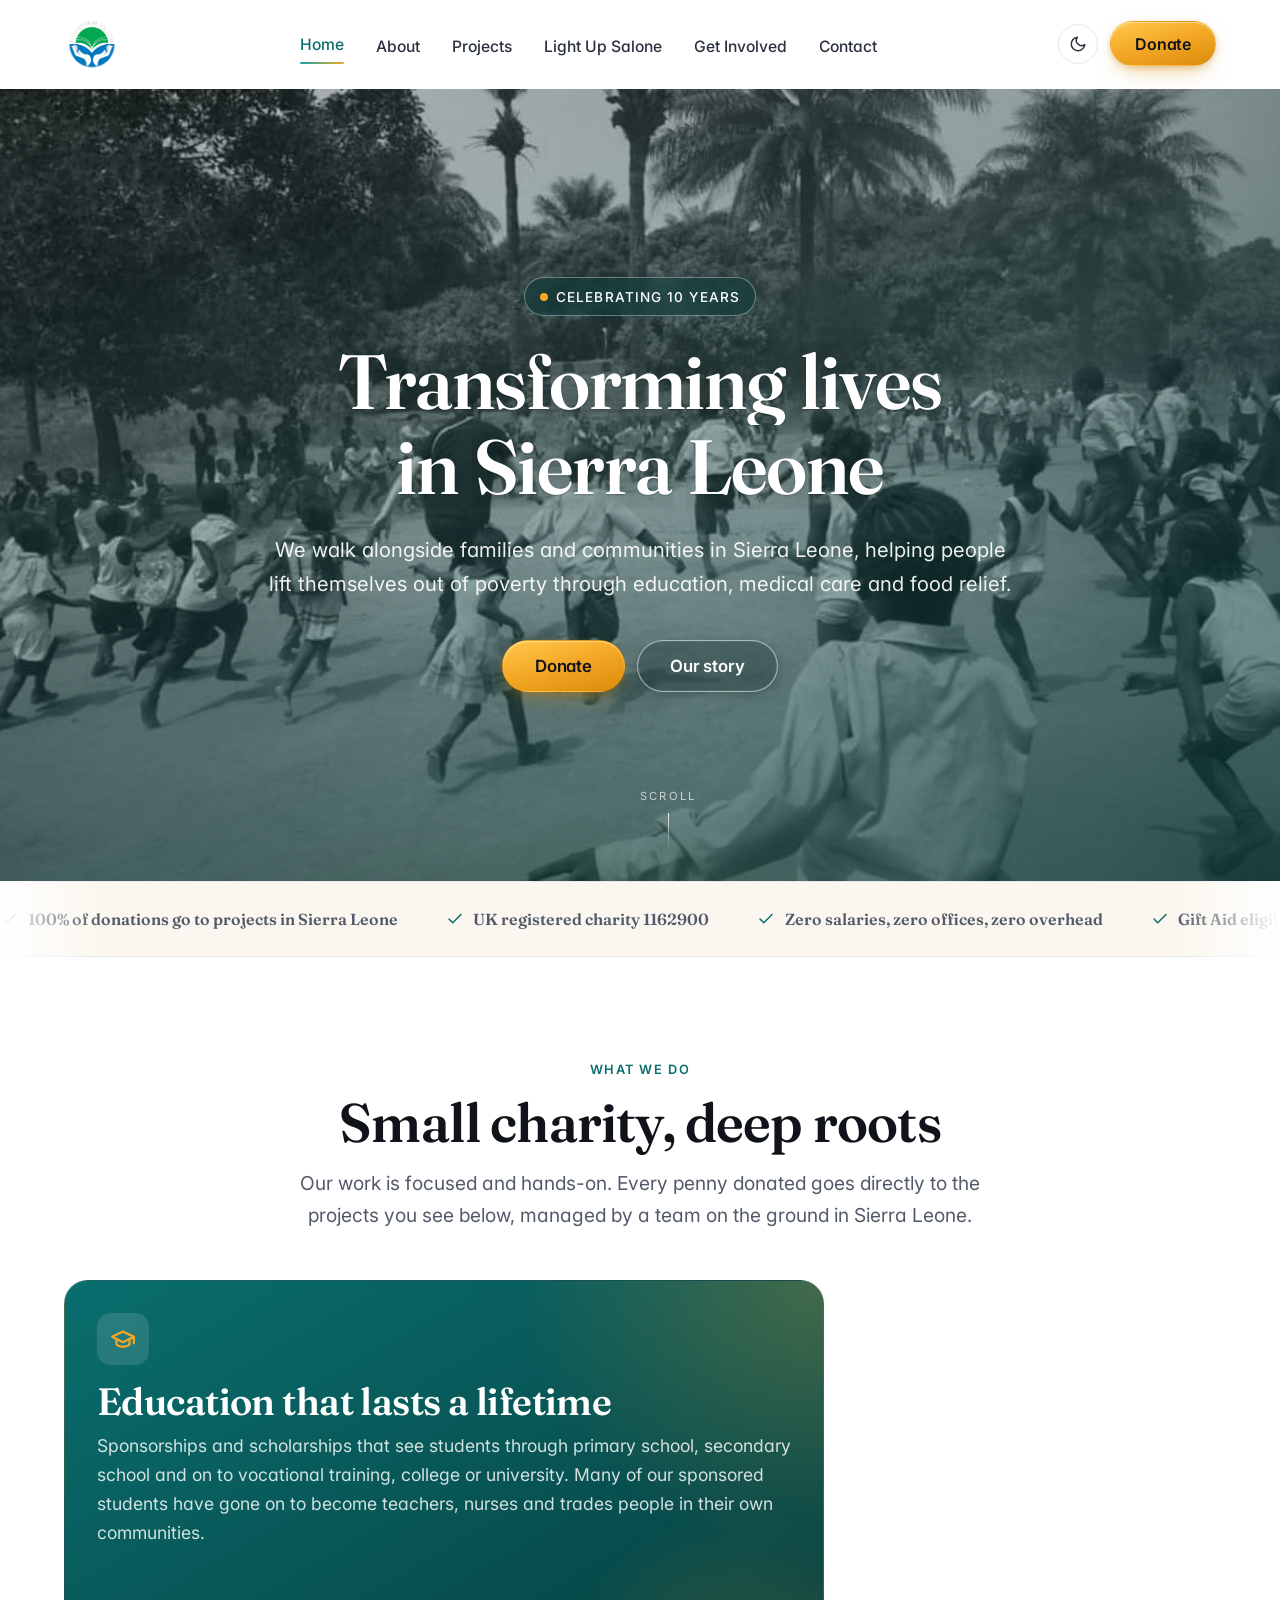
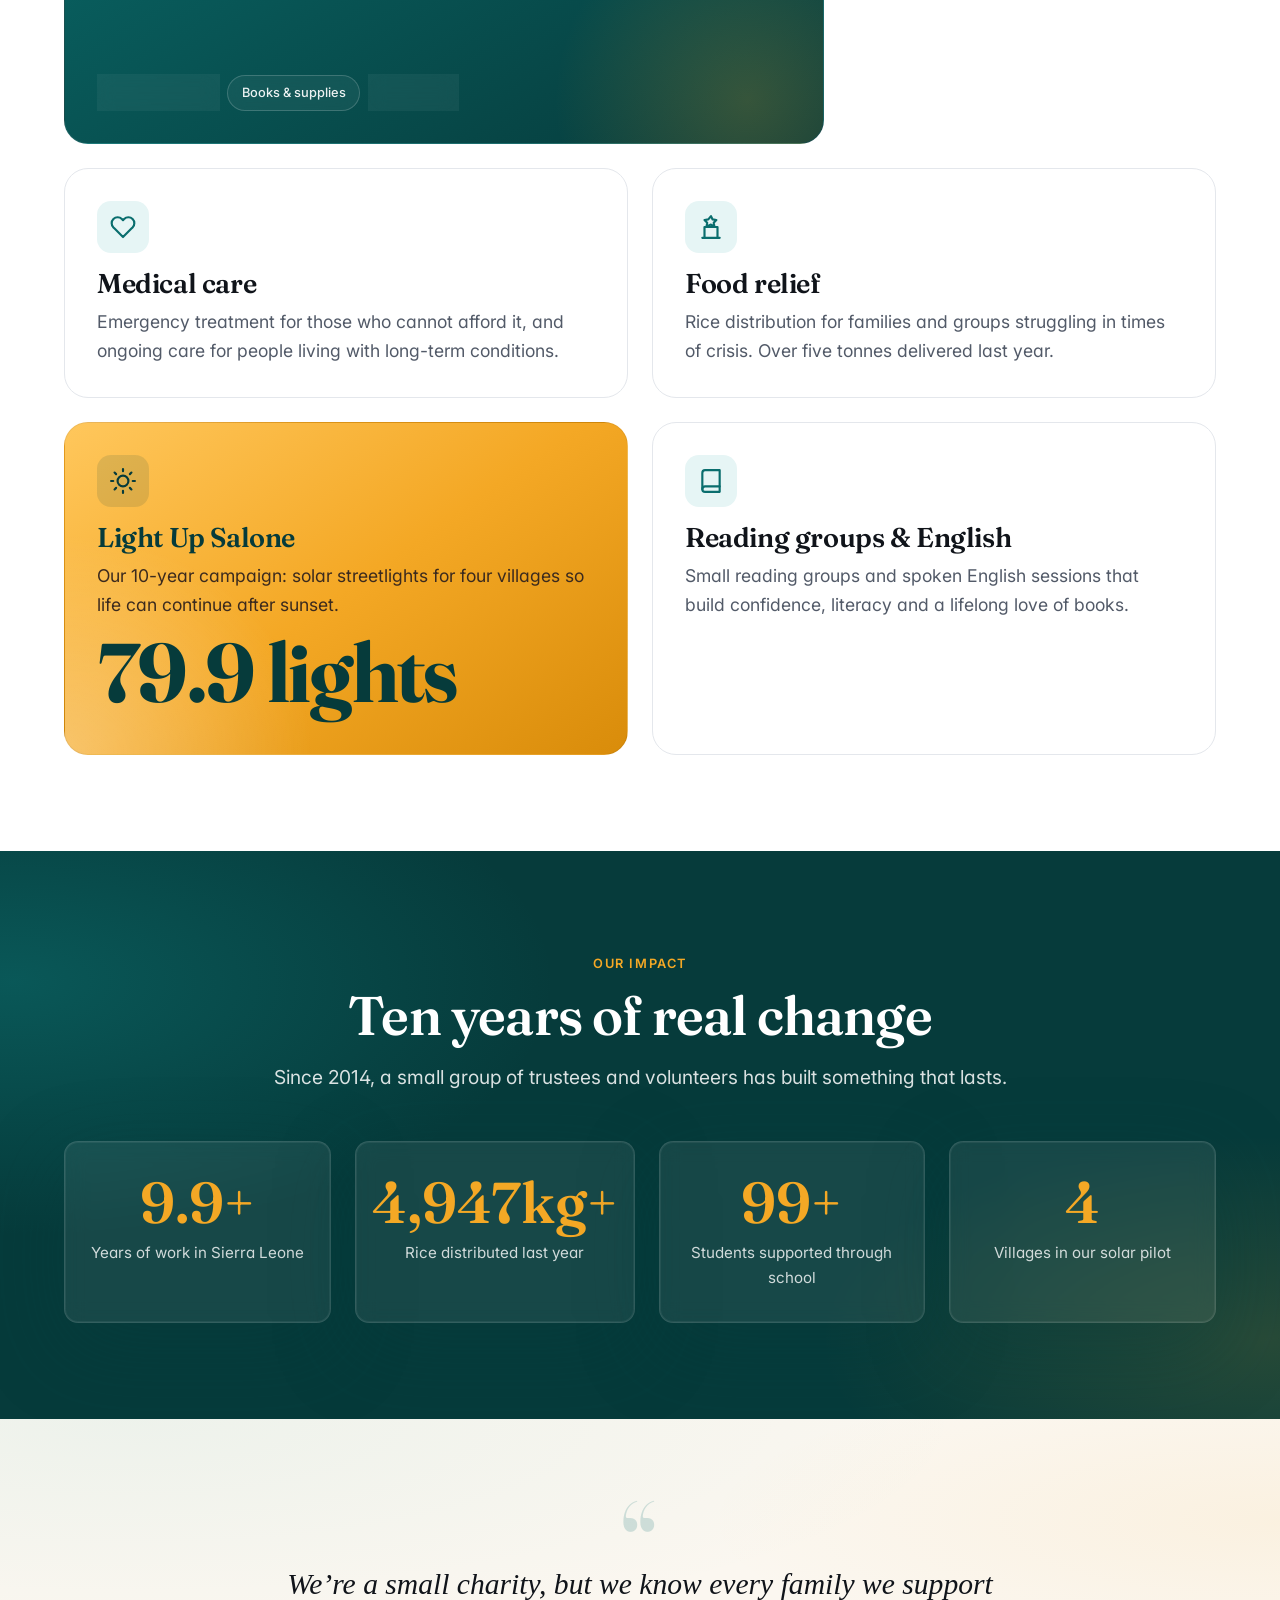
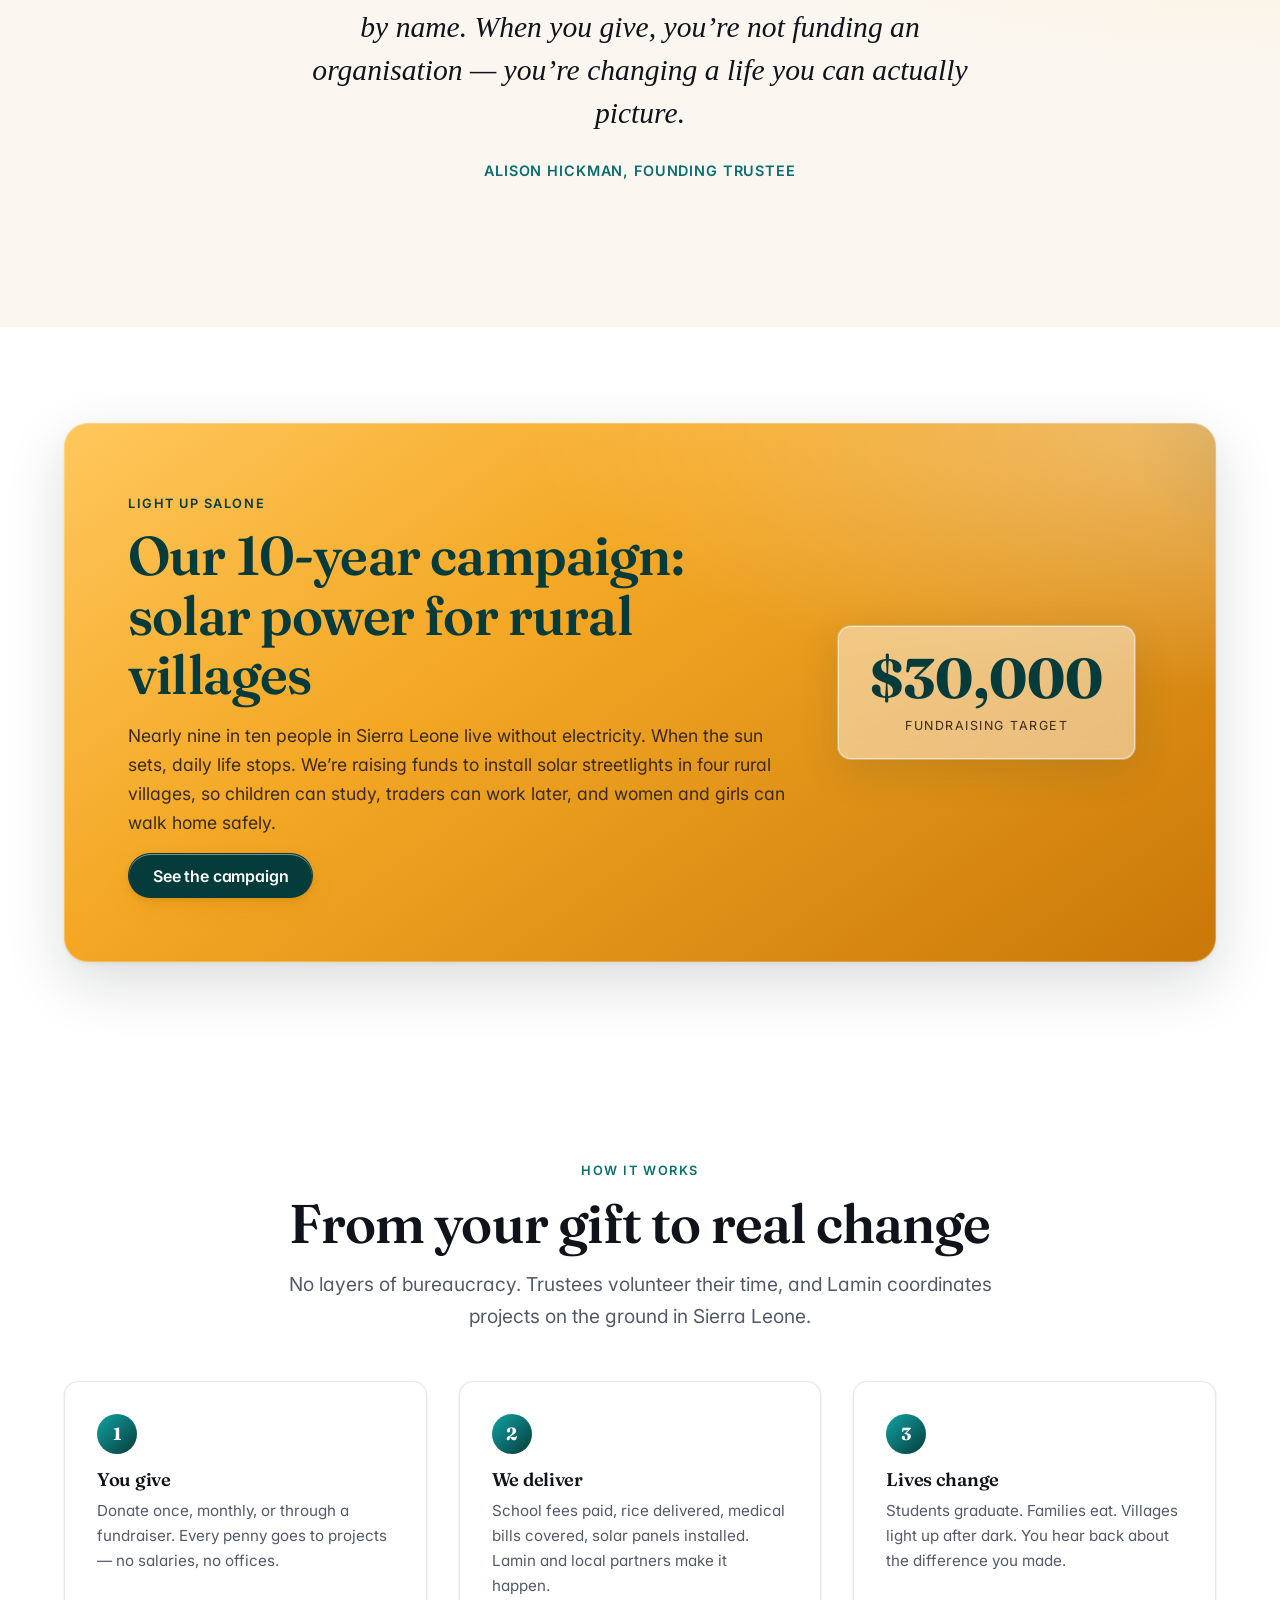
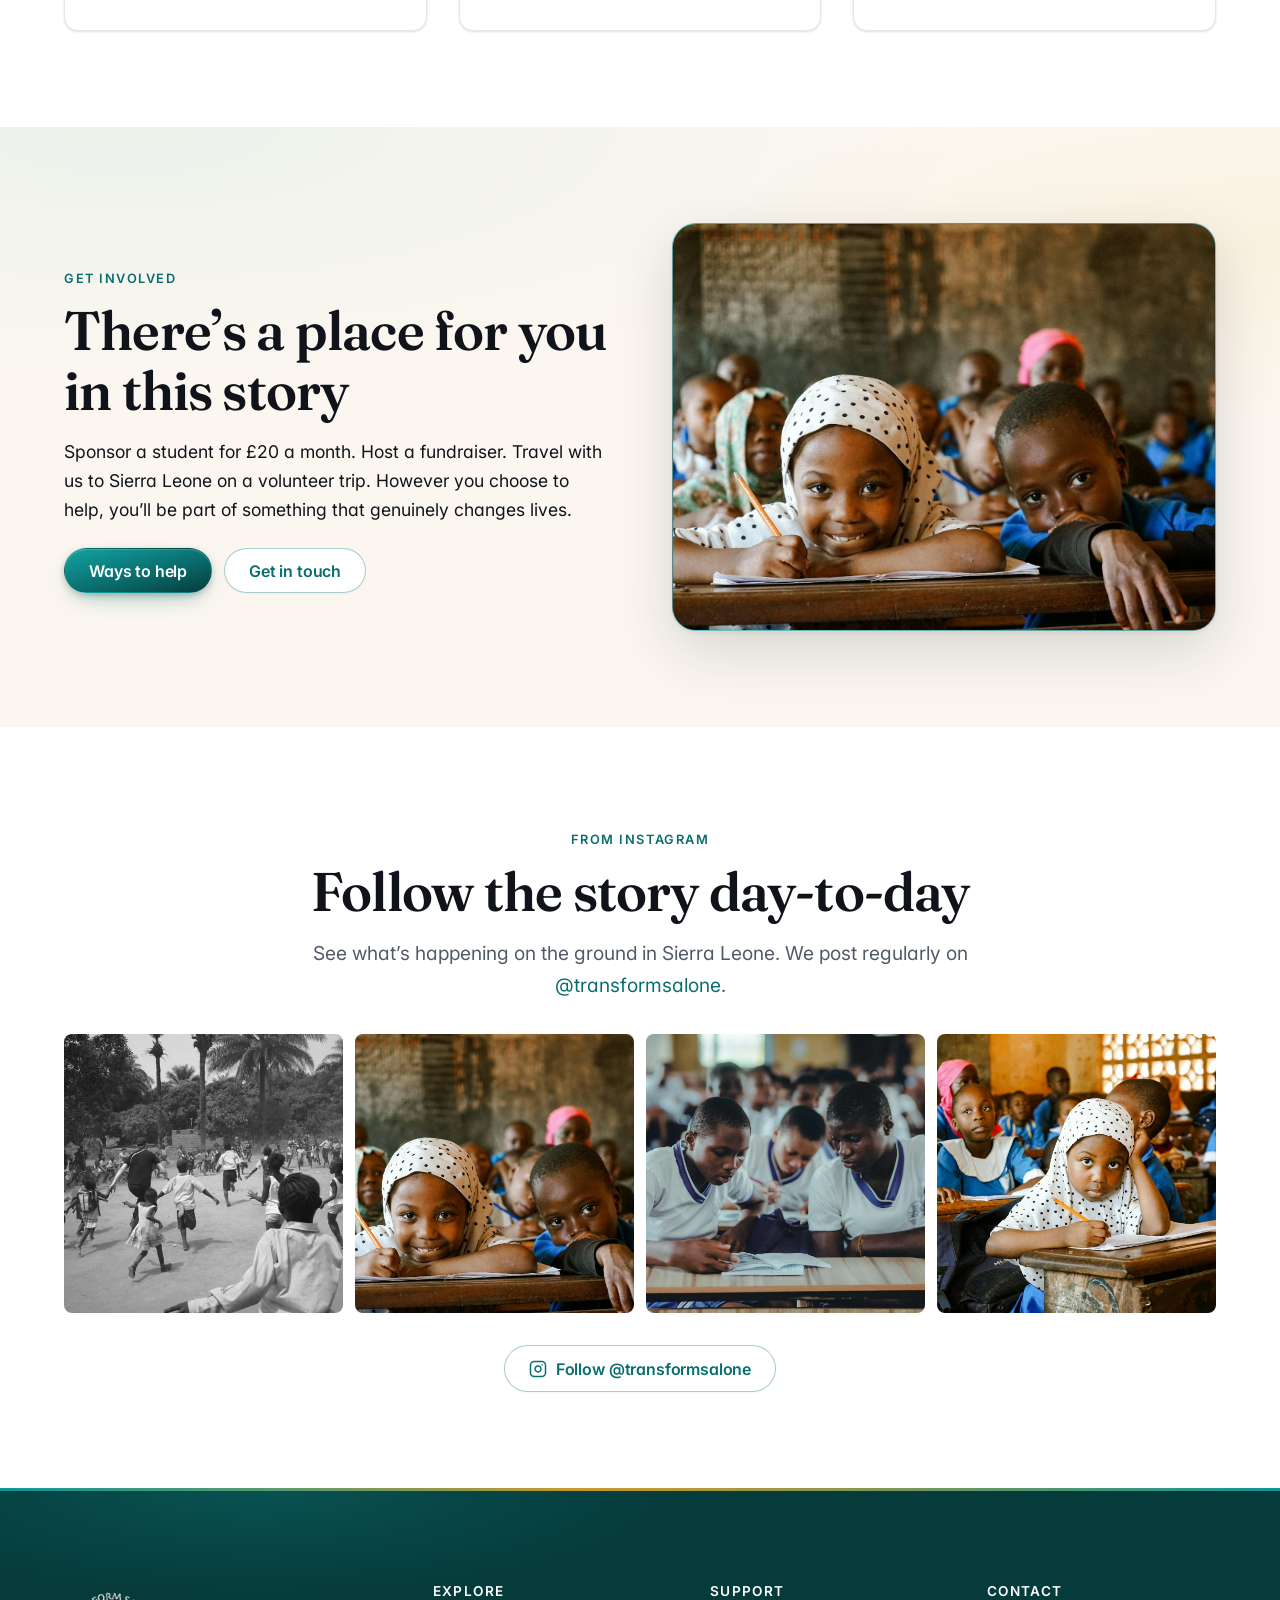
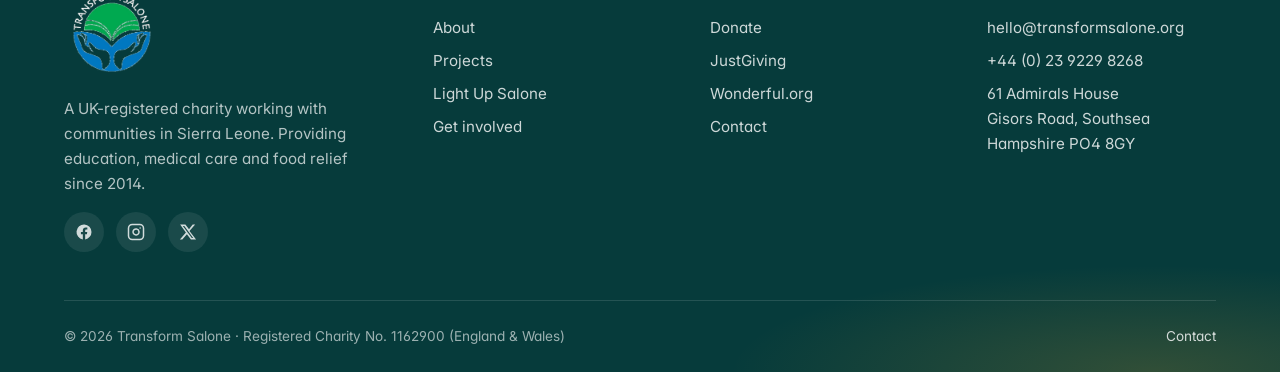
==== commit fb5d42d7: "Polish UI: redesign button system and refine pages - Rebuild buttons: frosted-glass hero/outline but" ====
--- a/index.html
+++ b/index.html
@@ -19,6 +19,38 @@
   <meta property="og:description" content="A UK charity supporting communities in Sierra Leone through education, medical care and food relief." />
   <meta property="og:type" content="website" />
   <meta property="og:url" content="https://transformsalone.org/" />
+  <meta property="og:image" content="https://transformsalone.org/assets/images/classroom-hero.webp" />
+  <meta property="og:image:alt" content="Students raising their hands during a lesson in Sierra Leone" />
+  <link rel="canonical" href="https://transformsalone.org/" />
+  <link rel="preload" as="image" href="assets/images/classroom-hero.webp" fetchpriority="high" />
+
+  <script type="application/ld+json">
+  {
+    "@context": "https://schema.org",
+    "@type": "NGO",
+    "name": "Transform Salone",
+    "url": "https://transformsalone.org",
+    "logo": "https://transformsalone.org/assets/images/logo-full-dark.webp",
+    "description": "A UK-registered charity supporting communities in Sierra Leone through education, medical care and food relief.",
+    "foundingDate": "2014",
+    "nonprofitStatus": "UK Charity 1162900",
+    "email": "hello@transformsalone.org",
+    "telephone": "+44-23-9229-8268",
+    "address": {
+      "@type": "PostalAddress",
+      "streetAddress": "61 Admirals House, Gisors Road",
+      "addressLocality": "Southsea",
+      "addressRegion": "Hampshire",
+      "postalCode": "PO4 8GY",
+      "addressCountry": "GB"
+    },
+    "sameAs": [
+      "https://www.facebook.com/TransformSalone/",
+      "https://www.instagram.com/transformsalone/",
+      "https://twitter.com/TransformSalone"
+    ]
+  }
+  </script>
 
   <script>
     (function() {
@@ -197,6 +229,16 @@
       </div>
     </section>
 
+    <!-- ================= Quote ================= -->
+    <section class="section section-alt">
+      <div class="container">
+        <div class="quote-block reveal">
+          <blockquote>We&rsquo;re a small charity, but we know every family we support by name. When you give, you&rsquo;re not funding an organisation &mdash; you&rsquo;re changing a life you can actually picture.</blockquote>
+          <cite>Alison Hickman, founding trustee</cite>
+        </div>
+      </div>
+    </section>
+
     <!-- ================= Solar campaign ================= -->
     <section class="section">
       <div class="container">
@@ -213,6 +255,31 @@
               <span class="solar-stat__label">Fundraising target</span>
             </div>
           </div>
+        </div>
+      </div>
+    </section>
+
+    <!-- ================= How it works ================= -->
+    <section class="section">
+      <div class="container">
+        <div class="section-intro">
+          <span class="eyebrow">How it works</span>
+          <h2>From your gift to real change</h2>
+          <p class="lead mx-auto">No layers of bureaucracy. Trustees volunteer their time, and Lamin coordinates projects on the ground in Sierra Leone.</p>
+        </div>
+        <div class="steps">
+          <article class="step reveal">
+            <h3>You give</h3>
+            <p>Donate once, monthly, or through a fundraiser. Every penny goes to projects &mdash; no salaries, no offices.</p>
+          </article>
+          <article class="step reveal">
+            <h3>We deliver</h3>
+            <p>School fees paid, rice delivered, medical bills covered, solar panels installed. Lamin and local partners make it happen.</p>
+          </article>
+          <article class="step reveal">
+            <h3>Lives change</h3>
+            <p>Students graduate. Families eat. Villages light up after dark. You hear back about the difference you made.</p>
+          </article>
         </div>
       </div>
     </section>
@@ -278,15 +345,19 @@
         <div class="ig-grid ig-fallback">
           <a class="ig-tile" href="https://www.instagram.com/transformsalone/" rel="noopener" target="_blank" aria-label="Instagram post">
             <img src="assets/images/classroom-hero.webp" alt="Students with hands raised during a lesson under a mango tree" loading="lazy" />
+            <span class="ig-icon" aria-hidden="true"><svg viewBox="0 0 24 24" fill="none" stroke="currentColor" stroke-width="2" stroke-linecap="round" stroke-linejoin="round"><rect x="2" y="2" width="20" height="20" rx="5"/><path d="M16 11.37A4 4 0 1 1 12.63 8 4 4 0 0 1 16 11.37z"/><line x1="17.5" y1="6.5" x2="17.51" y2="6.5"/></svg></span>
           </a>
           <a class="ig-tile" href="https://www.instagram.com/transformsalone/" rel="noopener" target="_blank" aria-label="Instagram post">
             <img src="assets/images/classroom-joy.webp" alt="Children studying in a classroom" loading="lazy" />
+            <span class="ig-icon" aria-hidden="true"><svg viewBox="0 0 24 24" fill="none" stroke="currentColor" stroke-width="2" stroke-linecap="round" stroke-linejoin="round"><rect x="2" y="2" width="20" height="20" rx="5"/><path d="M16 11.37A4 4 0 1 1 12.63 8 4 4 0 0 1 16 11.37z"/><line x1="17.5" y1="6.5" x2="17.51" y2="6.5"/></svg></span>
           </a>
           <a class="ig-tile" href="https://www.instagram.com/transformsalone/" rel="noopener" target="_blank" aria-label="Instagram post">
             <img src="assets/images/students-studying.webp" alt="Students reading a book together" loading="lazy" />
+            <span class="ig-icon" aria-hidden="true"><svg viewBox="0 0 24 24" fill="none" stroke="currentColor" stroke-width="2" stroke-linecap="round" stroke-linejoin="round"><rect x="2" y="2" width="20" height="20" rx="5"/><path d="M16 11.37A4 4 0 1 1 12.63 8 4 4 0 0 1 16 11.37z"/><line x1="17.5" y1="6.5" x2="17.51" y2="6.5"/></svg></span>
           </a>
           <a class="ig-tile" href="https://www.instagram.com/transformsalone/" rel="noopener" target="_blank" aria-label="Instagram post">
             <img src="assets/images/student-writing.webp" alt="A student writing in a notebook" loading="lazy" />
+            <span class="ig-icon" aria-hidden="true"><svg viewBox="0 0 24 24" fill="none" stroke="currentColor" stroke-width="2" stroke-linecap="round" stroke-linejoin="round"><rect x="2" y="2" width="20" height="20" rx="5"/><path d="M16 11.37A4 4 0 1 1 12.63 8 4 4 0 0 1 16 11.37z"/><line x1="17.5" y1="6.5" x2="17.51" y2="6.5"/></svg></span>
           </a>
         </div>
 
@@ -299,6 +370,11 @@
       </div>
     </section>
   </main>
+
+  <a class="donate-pill" href="donate.html" aria-label="Donate to Transform Salone">
+    <svg viewBox="0 0 24 24" fill="none" stroke="currentColor" stroke-width="2.5" stroke-linecap="round" stroke-linejoin="round" aria-hidden="true"><path d="M20.84 4.61a5.5 5.5 0 0 0-7.78 0L12 5.67l-1.06-1.06a5.5 5.5 0 0 0-7.78 7.78l1.06 1.06L12 21.23l7.78-7.78 1.06-1.06a5.5 5.5 0 0 0 0-7.78z"/></svg>
+    Donate
+  </a>
 
   <!-- ================= Footer ================= -->
   <footer class="site-footer">
@@ -344,7 +420,7 @@
           <h4>Contact</h4>
           <ul>
             <li><a href="mailto:hello@transformsalone.org">hello@transformsalone.org</a></li>
-            <li>+44 (0) 23 9229 8268</li>
+            <li><a href="tel:+442392298268">+44 (0) 23 9229 8268</a></li>
             <li>61 Admirals House<br/>Gisors Road, Southsea<br/>Hampshire PO4 8GY</li>
           </ul>
         </div>
--- a/css/styles.css
+++ b/css/styles.css
@@ -366,47 +366,105 @@
 
 /* --- Buttons ------------------------------------------------------------- */
 .btn {
+  position: relative;
   display: inline-flex;
   align-items: center;
   justify-content: center;
-  gap: var(--space-2);
-  padding: .85rem 1.4rem;
+  gap: .55rem;
+  padding: .85rem 1.5rem;
   border-radius: 999px;
   font-weight: 600;
   font-size: 1rem;
-  transition: transform var(--transition), background var(--transition), box-shadow var(--transition), color var(--transition);
+  letter-spacing: -0.01em;
+  line-height: 1;
+  isolation: isolate;
+  overflow: hidden;
   white-space: nowrap;
-  border: 2px solid transparent;
+  border: 1.5px solid transparent;
   cursor: pointer;
-}
-.btn:hover { transform: translateY(-1px); }
+  transition:
+    transform .35s var(--ease-spring),
+    box-shadow .35s var(--ease-out),
+    background-color .25s var(--ease-out),
+    border-color .25s var(--ease-out),
+    color .25s var(--ease-out);
+}
+/* Light sweep that glides across on hover */
+.btn::before {
+  content: "";
+  position: absolute;
+  inset: 0;
+  z-index: -1;
+  background: linear-gradient(110deg, transparent 25%, rgba(255, 255, 255, .35) 50%, transparent 75%);
+  background-size: 250% 100%;
+  background-position: 150% 0;
+  opacity: 0;
+  transition: background-position .7s var(--ease-out), opacity .3s var(--ease-out);
+  pointer-events: none;
+}
+.btn:hover { transform: translateY(-2px); }
+.btn:active { transform: translateY(0) scale(.98); transition-duration: .08s; }
+.btn:hover::before { opacity: 1; background-position: -50% 0; }
+.btn svg { flex-shrink: 0; }
+
+/* Primary — warm gold, the main call to action */
 .btn-primary {
-  background: linear-gradient(165deg, #ffc13d 0%, var(--accent) 45%, var(--accent-dark) 100%);
+  background: linear-gradient(165deg, #ffc94f 0%, var(--accent) 48%, var(--accent-dark) 100%);
   color: var(--ink-900);
-  box-shadow: var(--shadow-sm), 0 0 0 1px rgba(255, 255, 255, .2) inset;
+  box-shadow:
+    0 1px 0 rgba(255, 255, 255, .45) inset,
+    0 2px 6px rgba(176, 110, 8, .28),
+    0 10px 24px -10px rgba(217, 140, 10, .55);
 }
 .btn-primary:hover {
-  background: linear-gradient(165deg, var(--accent) 0%, var(--accent-dark) 100%);
+  color: var(--ink-900);
+  box-shadow:
+    0 1px 0 rgba(255, 255, 255, .5) inset,
+    0 4px 10px rgba(176, 110, 8, .3),
+    0 18px 38px -12px rgba(217, 140, 10, .7);
+}
+
+/* Secondary — teal, for supporting actions */
+.btn-secondary {
+  background: linear-gradient(165deg, var(--teal-500) 0%, var(--primary) 55%, var(--primary-dark) 100%);
   color: var(--white);
-  box-shadow: var(--shadow), 0 0 0 1px rgba(255, 255, 255, .12) inset;
-}
-.btn-secondary {
+  box-shadow:
+    0 1px 0 rgba(255, 255, 255, .18) inset,
+    0 2px 6px rgba(6, 59, 59, .25),
+    0 10px 24px -10px rgba(10, 110, 110, .5);
+}
+.btn-secondary:hover {
+  color: var(--white);
+  box-shadow:
+    0 1px 0 rgba(255, 255, 255, .22) inset,
+    0 4px 10px rgba(6, 59, 59, .28),
+    0 18px 38px -12px rgba(10, 110, 110, .65);
+}
+
+/* Outline — clean bordered button on light backgrounds */
+.btn-outline {
+  background: var(--surface);
+  color: var(--primary);
+  border-color: color-mix(in oklab, var(--primary) 35%, transparent);
+  box-shadow: 0 1px 2px rgba(16, 20, 26, .04);
+}
+.btn-outline:hover {
   background: var(--primary);
   color: var(--white);
-}
-.btn-secondary:hover { background: var(--primary-dark); color: var(--white); }
-.btn-outline {
-  background: transparent;
-  color: var(--primary);
-  border-color: currentColor;
-}
-.btn-outline:hover { background: var(--primary); color: var(--white); }
+  border-color: var(--primary);
+  box-shadow: 0 10px 24px -12px rgba(10, 110, 110, .55);
+}
+
+/* Outline on dark / photographic backgrounds — crisp frosted glass */
 .section-dark .btn-outline,
 .hero .btn-outline,
 .cta-banner .btn-outline {
   color: var(--white);
-  border-color: rgba(255, 255, 255, .7);
-  background: rgba(255, 255, 255, .05);
+  border-color: rgba(255, 255, 255, .55);
+  background: rgba(10, 30, 30, .28);
+  backdrop-filter: blur(8px) saturate(140%);
+  -webkit-backdrop-filter: blur(8px) saturate(140%);
+  box-shadow: 0 2px 10px rgba(0, 0, 0, .18), 0 0 0 1px rgba(255, 255, 255, .08) inset;
 }
 .section-dark .btn-outline:hover,
 .hero .btn-outline:hover,
@@ -414,8 +472,18 @@
   background: var(--white);
   color: var(--primary-dark);
   border-color: var(--white);
-}
-.btn-lg { padding: 1.05rem 1.8rem; font-size: 1.05rem; }
+  box-shadow: 0 14px 32px -12px rgba(0, 0, 0, .45);
+}
+
+.btn-lg { padding: 1.05rem 2rem; font-size: 1.05rem; }
+.btn-sm { padding: .6rem 1.1rem; font-size: .9rem; }
+
+@media (prefers-reduced-motion: reduce) {
+  .btn,
+  .btn:hover,
+  .btn:active { transform: none; }
+  .btn::before { display: none; }
+}
 
 /* --- Header / navigation ------------------------------------------------- */
 @layer components {
@@ -637,6 +705,25 @@
 }
 .nav-drawer.is-open .btn { opacity: 1; transform: none; }
 
+.nav-backdrop {
+  position: fixed;
+  inset: 0;
+  z-index: 90;
+  background: rgba(6, 59, 59, .45);
+  backdrop-filter: blur(4px);
+  -webkit-backdrop-filter: blur(4px);
+  opacity: 0;
+  pointer-events: none;
+  transition: opacity .3s var(--ease-out);
+}
+.nav-backdrop.is-visible {
+  opacity: 1;
+  pointer-events: auto;
+}
+:root[data-theme="dark"] .nav-backdrop {
+  background: rgba(0, 0, 0, .55);
+}
+
 @media (min-width: 900px) {
   .nav-links { display: flex; }
   .nav-cta { display: inline-flex; }
@@ -661,8 +748,9 @@
   content: "";
   position: absolute; inset: 0;
   background:
-    linear-gradient(165deg, rgba(6, 59, 59, 0.2) 0%, rgba(6, 59, 59, 0.5) 42%, rgba(6, 59, 59, 0.82) 100%),
-    radial-gradient(ellipse 90% 60% at 50% 120%, rgba(244, 168, 37, .22) 0%, transparent 55%);
+    linear-gradient(165deg, rgba(6, 59, 59, 0.12) 0%, rgba(6, 59, 59, 0.38) 48%, rgba(6, 59, 59, 0.68) 100%),
+    radial-gradient(ellipse 90% 60% at 50% 120%, rgba(244, 168, 37, .18) 0%, transparent 55%),
+    radial-gradient(ellipse 80% 50% at 50% 0%, rgba(0, 0, 0, .12) 0%, transparent 60%);
   z-index: -1;
 }
 .hero::after {
@@ -795,9 +883,9 @@
   align-items: center;
   gap: .5rem;
   padding: .45rem .95rem;
-  border: 1px solid rgba(255,255,255,.28);
+  border: 1px solid rgba(255,255,255,.35);
   border-radius: 999px;
-  background: rgba(255,255,255,.06);
+  background: rgba(6, 59, 59, .45);
   font-size: .85rem;
   font-weight: 500;
   letter-spacing: .08em;
@@ -1192,6 +1280,16 @@
 
 .member {
   text-align: left;
+  background: var(--surface);
+  border: 1px solid var(--border);
+  border-radius: var(--radius);
+  padding: var(--space-5);
+  transition: transform .45s var(--ease-out), box-shadow .45s var(--ease-out), border-color .45s var(--ease-out);
+}
+.member:hover {
+  transform: translateY(-3px);
+  box-shadow: var(--shadow);
+  border-color: color-mix(in oklab, var(--primary) 25%, var(--border));
 }
 .member .avatar {
   aspect-ratio: 1;
@@ -1249,6 +1347,47 @@
   box-shadow: 0 0 0 3px rgba(18, 163, 163, .18);
 }
 .field textarea { min-height: 150px; resize: vertical; }
+.field select {
+  width: 100%;
+  padding: .85rem 1rem;
+  border: 1px solid var(--border);
+  border-radius: var(--radius-sm);
+  background: var(--white);
+  font: inherit;
+  color: var(--ink-900);
+  transition: border-color var(--transition), box-shadow var(--transition);
+  appearance: none;
+  background-image: url("data:image/svg+xml,%3Csvg xmlns='http://www.w3.org/2000/svg' width='16' height='16' viewBox='0 0 24 24' fill='none' stroke='%23525a68' stroke-width='2'%3E%3Cpath d='m6 9 6 6 6-6'/%3E%3C/svg%3E");
+  background-repeat: no-repeat;
+  background-position: right .85rem center;
+  padding-right: 2.5rem;
+}
+.field select:focus {
+  outline: none;
+  border-color: var(--primary);
+  box-shadow: 0 0 0 3px rgba(18, 163, 163, .18);
+}
+.form-notice {
+  padding: var(--space-4) var(--space-5);
+  border-radius: var(--radius);
+  background: var(--primary-soft);
+  border: 1px solid color-mix(in oklab, var(--primary) 30%, transparent);
+  color: var(--text-subtle);
+  font-size: .95rem;
+}
+.form-notice--success {
+  background: color-mix(in oklab, var(--teal-500) 12%, var(--bg));
+  border-color: color-mix(in oklab, var(--teal-500) 35%, transparent);
+}
+.form-notice strong { color: var(--primary-dark); }
+.form-row {
+  display: grid;
+  gap: var(--space-4);
+  grid-template-columns: 1fr;
+}
+@media (min-width: 560px) {
+  .form-row { grid-template-columns: 1fr 1fr; }
+}
 
 /* --- Contact info grid --------------------------------------------------- */
 .contact-grid {
@@ -1379,6 +1518,29 @@
     transform: none !important;
   }
 }
+/* JS fallback when scroll-driven animations are unavailable */
+.reveal:not(.is-visible) {
+  opacity: 0;
+  transform: translateY(1.35rem);
+}
+.reveal.is-visible {
+  opacity: 1;
+  transform: none;
+  transition: opacity .7s var(--ease-out), transform .7s var(--ease-out);
+}
+@supports (animation-timeline: view()) {
+  .reveal:not(.is-visible) {
+    opacity: unset;
+    transform: unset;
+    transition: none;
+  }
+}
+@media (prefers-reduced-motion: reduce) {
+  .reveal:not(.is-visible) {
+    opacity: 1;
+    transform: none;
+  }
+}
 
 /* --- Instagram feed grid ------------------------------------------------ */
 .ig-grid {
@@ -1410,6 +1572,23 @@
 }
 .ig-tile:hover img { transform: scale(1.06); }
 .ig-tile:hover::after { opacity: 1; }
+.ig-tile .ig-icon {
+  position: absolute;
+  inset: 0;
+  z-index: 1;
+  display: grid;
+  place-items: center;
+  color: var(--white);
+  opacity: 0;
+  transition: opacity var(--transition);
+  pointer-events: none;
+}
+.ig-tile .ig-icon svg {
+  width: 2rem;
+  height: 2rem;
+  filter: drop-shadow(0 2px 8px rgba(0, 0, 0, .35));
+}
+.ig-tile:hover .ig-icon { opacity: 1; }
 
 .ig-embed {
   width: 100%;
@@ -1898,6 +2077,182 @@
 }
 }
 
+/* --- Quote block --------------------------------------------------------- */
+.quote-block {
+  position: relative;
+  max-width: 780px;
+  margin: 0 auto;
+  padding: var(--space-7) var(--space-6);
+  text-align: center;
+}
+.quote-block::before {
+  content: "\201C";
+  position: absolute;
+  top: -.2em;
+  left: 50%;
+  transform: translateX(-50%);
+  font-family: var(--font-display);
+  font-size: clamp(5rem, 14vw, 8rem);
+  line-height: 1;
+  color: color-mix(in oklab, var(--primary) 18%, transparent);
+  pointer-events: none;
+}
+.quote-block blockquote {
+  margin: 0;
+  font-family: var(--font-display);
+  font-size: clamp(1.35rem, 1.1rem + 1.2vw, 1.85rem);
+  font-weight: 500;
+  line-height: 1.45;
+  color: var(--text);
+  font-style: italic;
+}
+.quote-block cite {
+  display: block;
+  margin-top: var(--space-5);
+  font-family: var(--font-sans);
+  font-size: .9rem;
+  font-style: normal;
+  font-weight: 600;
+  letter-spacing: .06em;
+  text-transform: uppercase;
+  color: var(--primary);
+}
+
+/* --- Steps (how it works) ------------------------------------------------ */
+.steps {
+  display: grid;
+  gap: var(--space-5);
+  grid-template-columns: 1fr;
+  counter-reset: step;
+}
+@media (min-width: 780px) {
+  .steps { grid-template-columns: repeat(3, 1fr); gap: var(--space-6); }
+}
+.step {
+  position: relative;
+  padding: var(--space-6);
+  border-radius: var(--radius);
+  background: var(--surface);
+  border: 1px solid var(--border);
+  box-shadow: var(--shadow-sm);
+}
+.step::before {
+  counter-increment: step;
+  content: counter(step);
+  display: grid;
+  place-items: center;
+  width: 2.5rem;
+  height: 2.5rem;
+  border-radius: 50%;
+  background: linear-gradient(135deg, var(--teal-500), var(--primary-dark));
+  color: var(--white);
+  font-family: var(--font-display);
+  font-weight: 700;
+  font-size: 1.1rem;
+  margin-bottom: var(--space-4);
+}
+.step h3 {
+  font-size: 1.15rem;
+  margin-bottom: var(--space-2);
+}
+.step p {
+  color: var(--text-muted);
+  font-size: .95rem;
+  margin: 0;
+}
+
+/* --- Callout boxes ------------------------------------------------------- */
+.callout {
+  margin-top: var(--space-8);
+  padding: var(--space-6);
+  border-radius: var(--radius);
+  background: var(--surface);
+  border-left: 4px solid var(--sun-500);
+  box-shadow: var(--shadow-sm);
+}
+.callout h3 { margin-top: 0; font-size: 1.2rem; }
+.callout p { color: var(--text-muted); margin: 0; }
+
+/* --- Price tiers (solar / donate) ---------------------------------------- */
+.price-card {
+  text-align: center;
+  padding: var(--space-6);
+}
+.price-card .price {
+  font-family: var(--font-display);
+  font-size: clamp(2rem, 4vw, 2.8rem);
+  font-weight: 700;
+  color: var(--primary);
+  line-height: 1;
+  margin-bottom: var(--space-3);
+}
+.price-card--featured {
+  border-color: color-mix(in oklab, var(--sun-500) 45%, var(--border));
+  background:
+    radial-gradient(120% 100% at 100% 0%, rgba(244, 168, 37, .12) 0%, transparent 55%),
+    var(--surface);
+}
+.price-card--featured .price { color: var(--accent-dark); }
+
+/* --- Fundraising progress ------------------------------------------------ */
+.fund-progress {
+  max-width: 520px;
+  margin: var(--space-6) auto 0;
+}
+.fund-progress__bar {
+  height: 10px;
+  border-radius: 999px;
+  background: rgba(255, 255, 255, .15);
+  overflow: hidden;
+  border: 1px solid rgba(255, 255, 255, .12);
+}
+.fund-progress__fill {
+  display: block;
+  height: 100%;
+  width: var(--progress, 35%);
+  border-radius: inherit;
+  background: linear-gradient(90deg, var(--sun-500), var(--sun-300));
+  transition: width 1.2s var(--ease-out);
+}
+.fund-progress__labels {
+  display: flex;
+  justify-content: space-between;
+  margin-top: var(--space-3);
+  font-size: .85rem;
+  color: rgba(255, 255, 255, .75);
+}
+
+/* --- Floating donate pill (mobile) --------------------------------------- */
+.donate-pill {
+  position: fixed;
+  right: var(--space-4);
+  bottom: var(--space-4);
+  z-index: 80;
+  display: inline-flex;
+  align-items: center;
+  gap: .45rem;
+  padding: .75rem 1.2rem;
+  border-radius: 999px;
+  background: linear-gradient(165deg, #ffc13d 0%, var(--accent) 45%, var(--accent-dark) 100%);
+  color: var(--ink-900);
+  font-weight: 700;
+  font-size: .95rem;
+  box-shadow: var(--shadow-lg), var(--shadow-accent);
+  transform: translateY(120%);
+  opacity: 0;
+  transition: transform .4s var(--ease-out), opacity .4s var(--ease-out);
+  pointer-events: none;
+}
+.donate-pill.is-visible {
+  transform: translateY(0);
+  opacity: 1;
+  pointer-events: auto;
+}
+.donate-pill svg { width: 18px; height: 18px; flex-shrink: 0; }
+@media (min-width: 900px) {
+  .donate-pill { display: none; }
+}
+
 /* =========================================================================
    NEW: Footer aurora — a radial aurora wash behind the footer content
    ========================================================================= */
@@ -1946,10 +2301,23 @@
 }
 :root[data-theme="dark"] .field label { color: var(--text-subtle); }
 :root[data-theme="dark"] .field input,
-:root[data-theme="dark"] .field textarea {
+:root[data-theme="dark"] .field textarea,
+:root[data-theme="dark"] .field select {
   background: var(--surface);
   color: var(--text);
   border-color: var(--border);
+}
+:root[data-theme="dark"] .member {
+  background: var(--surface);
+  border-color: var(--border);
+}
+:root[data-theme="dark"] .step {
+  background: var(--surface);
+  border-color: var(--border);
+}
+:root[data-theme="dark"] .callout {
+  background: var(--surface);
+  border-left-color: var(--sun-500);
 }
 :root[data-theme="dark"] .scrolly-panel {
   background: var(--surface);
